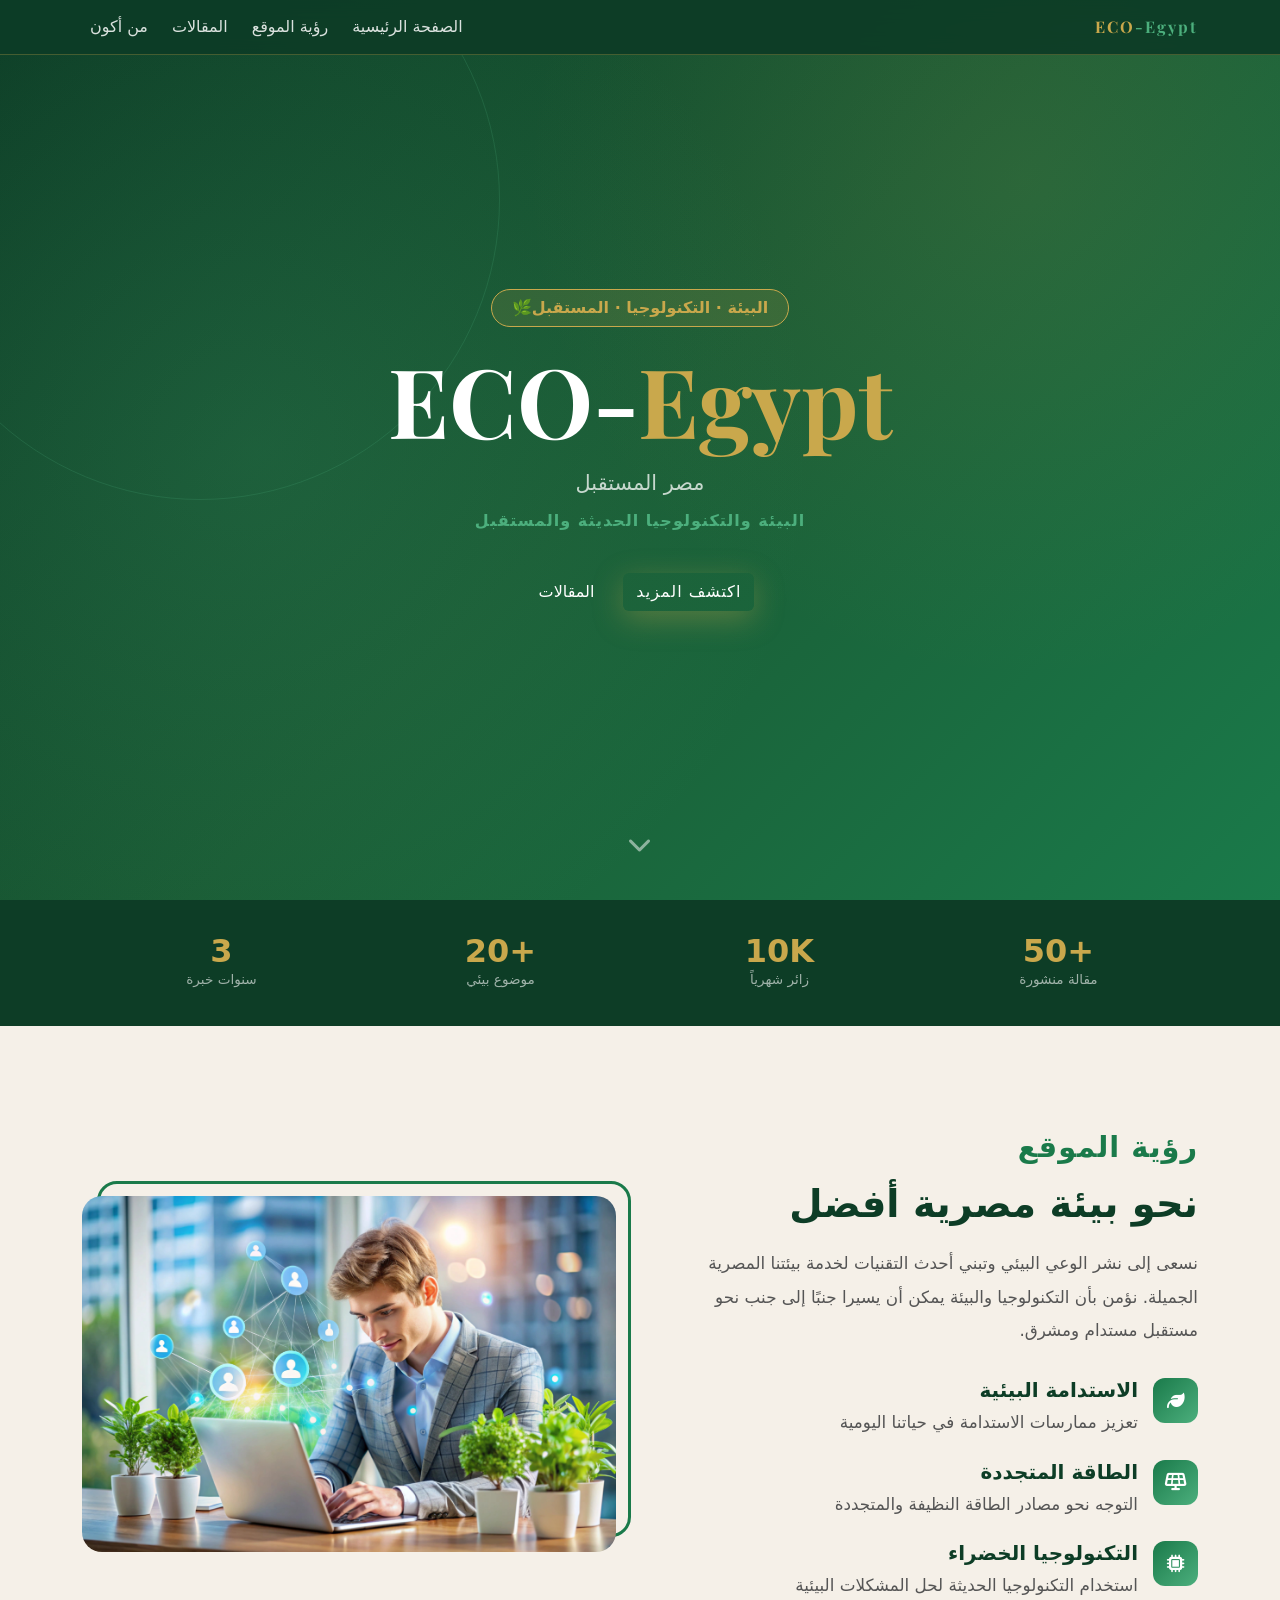
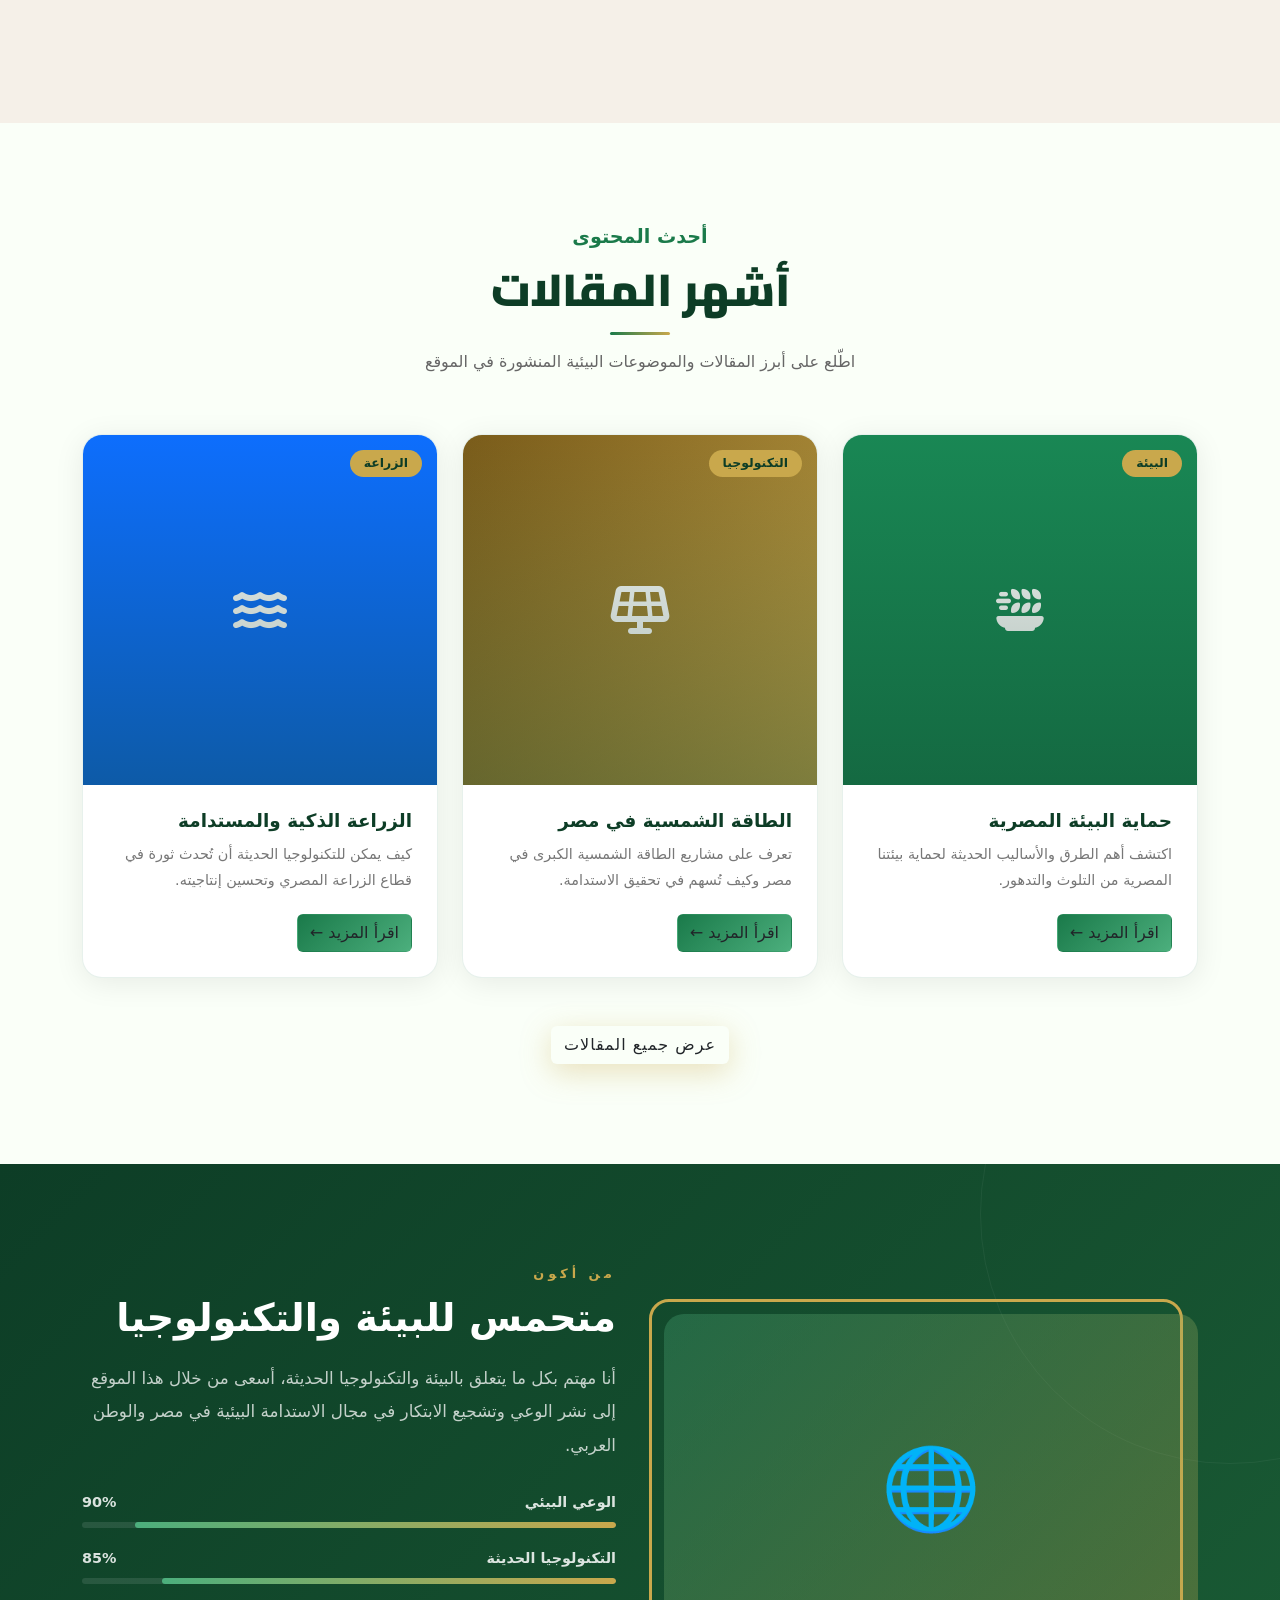
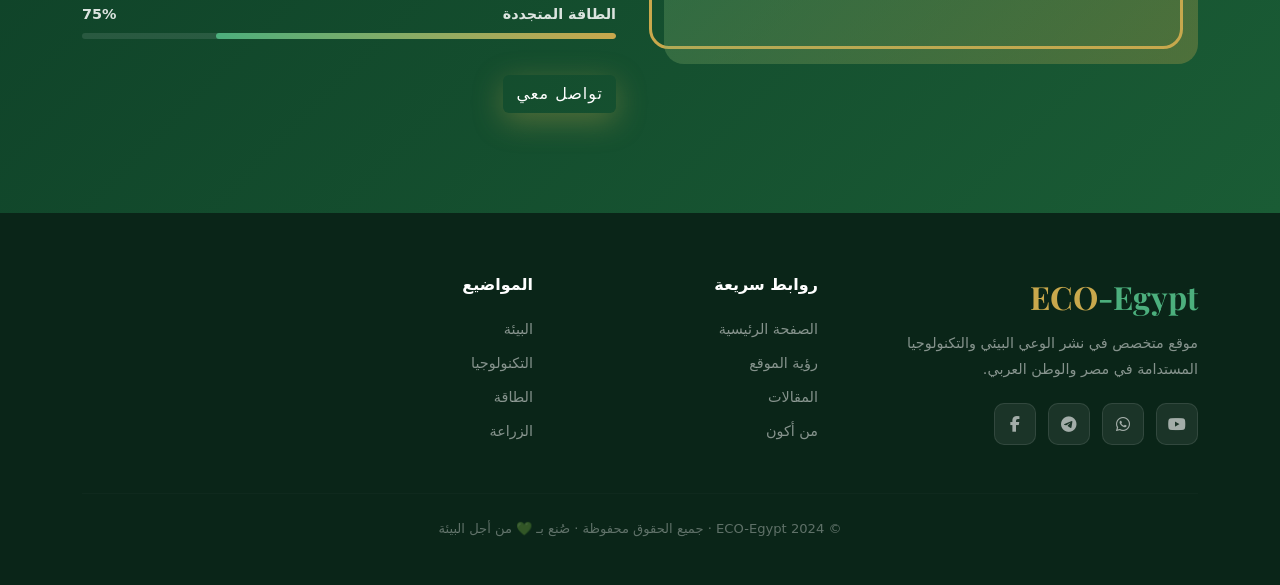
==== index.html @ 70e11891 "Change greeting from 'Hello' to 'Goodbye'" ====
<!DOCTYPE html>
<html lang="ar" dir="rtl">
<head>
    <meta charset="UTF-8">
    <meta http-equiv="X-UA-Compatible" content="IE=edge">
    <meta name="viewport" content="width=device-width, initial-scale=1.0">
    <title>ECO-Egypt</title>
    <link rel="stylesheet" href="CSS/main.css">
    <link rel="stylesheet" href="CSS/Normalize.css">
    <!-- Bootstrap CDN -->
    <link href="https://cdn.jsdelivr.net/npm/bootstrap@5.3.2/dist/css/bootstrap.min.css" rel="stylesheet">
    <!-- Font Awesome -->
    <link rel="stylesheet" href="https://cdnjs.cloudflare.com/ajax/libs/font-awesome/6.5.0/css/all.min.css">
    <!-- Google Fonts -->
    <link href="https://fonts.googleapis.com/css2?family=Cairo:wght@300;400;600;700;900&family=Playfair+Display:wght@700&display=swap" rel="stylesheet">
</head>
<body>

    <!-- ===== NAVBAR ===== -->
    <nav class="navbar-custom">
        <div class="container">
            <div class="d-flex justify-content-between align-items-center">
                <a class="navbar-brand" href="#">ECO<span>-Egypt</span></a>

                <!-- Desktop Nav -->
                <div class="d-none d-md-flex align-items-center gap-2">
                    <a href="#" class="nav-link">الصفحة الرئيسية</a>
                    <a href="#vision" class="nav-link">رؤية الموقع</a>
                    <a href="#topics" class="nav-link">المقالات</a>
                    <a href="#about" class="nav-link">من أكون</a>
                </div>

                <!-- Mobile Toggle -->
                <button class="navbar-toggler d-md-none" type="button" data-bs-toggle="collapse" data-bs-target="#mobileMenu">
                    <span class="navbar-toggler-icon"></span>
                </button>
            </div>

            <!-- Mobile Menu -->
            <div class="collapse" id="mobileMenu">
                <div class="d-flex flex-column py-3 gap-2">
                    <a href="#" class="nav-link">الصفحة الرئيسية</a>
                    <a href="#vision" class="nav-link">رؤية الموقع</a>
                    <a href="#topics" class="nav-link">المقالات</a>
                    <a href="#about" class="nav-link">من أكون</a>
                </div>
            </div>
        </div>
    </nav>

    <!-- ===== LANDING PAGE ===== -->
    <section class="landing-page" id="home">
        <div class="container">
            <div class="landing-content">
                <span class="eco-badge"> البيئة · التكنولوجيا · المستقبل🌿</span>
                <h1>ECO-<span>Egypt</span></h1>
                <p class="subtitle">مصر المستقبل</p>
                <p class="tagline">البيئة والتكنولوجيا الحديثة والمستقبل</p>
                <div class="d-flex gap-3 justify-content-center flex-wrap">
                    <a href="#vision" class="btn btn-eco-primary text-white">اكتشف المزيد</a>
                    <a href="#topics" class="btn btn-eco-outline text-white">المقالات</a>
                </div>
            </div>
        </div>
        <div class="scroll-indicator">
            <i class="fas fa-chevron-down"></i>
        </div>
    </section>

    <!-- ===== STATS ===== -->
    <div class="stats-bar">
        <div class="container">
            <div class="row g-0">
                <div class="col-6 col-md-3">
                    <div class="stat-item">
                        <span class="stat-number">+50</span>
                        <span class="stat-label">مقالة منشورة</span>
                    </div>
                </div>
                <div class="col-6 col-md-3">
                    <div class="stat-item">
                        <span class="stat-number">10K</span>
                        <span class="stat-label">زائر شهرياً</span>
                    </div>
                </div>
                <div class="col-6 col-md-3">
                    <div class="stat-item">
                        <span class="stat-number">+20</span>
                        <span class="stat-label">موضوع بيئي</span>
                    </div>
                </div>
                <div class="col-6 col-md-3">
                    <div class="stat-item">
                        <span class="stat-number">3</span>
                        <span class="stat-label">سنوات خبرة</span>
                    </div>
                </div>
            </div>
        </div>
    </div>

    <!-- ===== VISION ===== -->
    <section class="info-web" id="vision">
        <div class="container">
            <div class="row align-items-center g-5">
                <div class="col-lg-6">
                    <div class="text-content">
                        <span class="section-heading overline" style="text-align:right; display:block; color:var(--eco-green); font-size:1.8rem; font-weight:900; letter-spacing:1px; margin-bottom:12px;">رؤية الموقع</span>
                        <h2 style="font-size:clamp(1.8rem,3vw,2.5rem); font-weight:900; color:var(--eco-dark); margin-bottom:20px;">نحو بيئة مصرية أفضل</h2>
                        <p style="color:#555; font-size:1.05rem; line-height:2; margin-bottom:30px;">
                            نسعى إلى نشر الوعي البيئي وتبني أحدث التقنيات لخدمة بيئتنا المصرية الجميلة. نؤمن بأن التكنولوجيا والبيئة يمكن أن يسيرا جنبًا إلى جنب نحو مستقبل مستدام ومشرق.
                        </p>

                        <div class="feature-item">
                            <div class="feature-icon">
                                <i class="fas fa-leaf"></i>
                            </div>
                            <div class="feature-text">
                                <h5>الاستدامة البيئية</h5>
                                <p>تعزيز ممارسات الاستدامة في حياتنا اليومية</p>
                            </div>
                        </div>

                        <div class="feature-item">
                            <div class="feature-icon">
                                <i class="fas fa-solar-panel"></i>
                            </div>
                            <div class="feature-text">
                                <h5>الطاقة المتجددة</h5>
                                <p>التوجه نحو مصادر الطاقة النظيفة والمتجددة</p>
                            </div>
                        </div>

                        <div class="feature-item">
                            <div class="feature-icon">
                                <i class="fas fa-microchip"></i>
                            </div>
                            <div class="feature-text">
                                <h5>التكنولوجيا الخضراء</h5>
                                <p>استخدام التكنولوجيا الحديثة لحل المشكلات البيئية</p>
                            </div>
                        </div>
                    </div>
                </div>
                <div class="col-lg-6">
                    <div class="info-image-wrapper">
                        <img src="IMGS/—Pngtree—focused young innovator using technology_16213674.jpg" 
                        title="from => pngtree by @khurshidalamek"
                        alt="">
                    </div>
                </div>
            </div>
        </div>
    </section>

    <!-- ===== TOPICS / CARDS ===== -->
    <section class="topics" id="topics">
        <div class="container">
            <div class="section-heading">
                <span class="overline">أحدث المحتوى</span>
                <h2>أشهر المقالات</h2>
                <div class="divider"></div>
                <p>اطّلع على أبرز المقالات والموضوعات البيئية المنشورة في الموقع</p>
            </div>

            <div class="row g-4">
                <div class="col-md-4">
                    <div class="eco-card">
                        <div class="img-wrapper position-relative">
                            <div class=" card-img-placeholder bg-success">
                                <i class="fas fa-plate-wheat text-white"></i>
                            </div>
                            <span class="card-category">البيئة</span>
                        </div>
                        <div class="card-body">
                            <h5 class="card-title">حماية البيئة المصرية</h5>
                            <p class="card-text">اكتشف أهم الطرق والأساليب الحديثة لحماية بيئتنا المصرية من التلوث والتدهور.</p>
                            <a href="#" class="btn btn-eco-card">اقرأ المزيد ←</a>
                        </div>
                    </div>
                </div>

                <div class="col-md-4">
                    <div class="eco-card">
                        <div class="img-wrapper position-relative">
                            <div class=" card-img-placeholder gold">
                                <i class="fas fa-solar-panel text-white"></i>
                            </div>
                            <span class="card-category">التكنولوجيا</span>
                        </div>
                        <div class="card-body">
                            <h5 class="card-title">الطاقة الشمسية في مصر</h5>
                            <p class="card-text">تعرف على مشاريع الطاقة الشمسية الكبرى في مصر وكيف تُسهم في تحقيق الاستدامة.</p>
                            <a href="#" class="btn btn-eco-card">اقرأ المزيد ←</a>
                        </div>
                    </div>
                </div>

                <div class="col-md-4">
                    <div class="eco-card">
                        <div class="img-wrapper position-relative bg-primary">
                            <div class="card-img-placeholder">
                                <i class="fas fa-water text-white"></i>
                            </div>
                            <span class="card-category">الزراعة</span>
                        </div>
                        <div class="card-body">
                            <h5 class="card-title">الزراعة الذكية والمستدامة</h5>
                            <p class="card-text">كيف يمكن للتكنولوجيا الحديثة أن تُحدث ثورة في قطاع الزراعة المصري وتحسين إنتاجيته.</p>
                            <a href="#" class="btn btn-eco-card">اقرأ المزيد ←</a>
                        </div>
                    </div>
                </div>
            </div>

            <div class="text-center mt-5">
                <a href="#" class="btn btn-eco-primary">عرض جميع المقالات</a>
            </div>
        </div>
    </section>

    <!-- ===== ABOUT ===== -->
    <section class="about" id="about">
        <div class="container">
            <div class="row align-items-center g-5">
                <div class="col-lg-6 order-2 order-lg-1">
                    <div class="img-wrapper">
                        <div class="about-img-placeholder">🌐</div>
                    </div>
                </div>
                <div class="col-lg-6 order-1 order-lg-2">
                    <div class="text-content">
                        <span style="display:block; color:var(--eco-gold); font-size:0.8rem; font-weight:700; letter-spacing:4px; margin-bottom:12px;">من أكون</span>
                        <h2 style="font-size:clamp(1.8rem,3vw,2.5rem); font-weight:900; color:#fff; margin-bottom:20px;">متحمس للبيئة والتكنولوجيا</h2>
                        <p style="color:rgba(255,255,255,0.75); font-size:1.05rem; line-height:2; margin-bottom:30px;">
                            أنا مهتم بكل ما يتعلق بالبيئة والتكنولوجيا الحديثة، أسعى من خلال هذا الموقع إلى نشر الوعي وتشجيع الابتكار في مجال الاستدامة البيئية في مصر والوطن العربي.
                        </p>

                        <div class="skill-bar">
                            <div class="skill-name">
                                <span>الوعي البيئي</span>
                                <span>90%</span>
                            </div>
                            <div class="progress">
                                <div class="progress-bar" style="width: 90%"></div>
                            </div>
                        </div>

                        <div class="skill-bar">
                            <div class="skill-name">
                                <span>التكنولوجيا الحديثة</span>
                                <span>85%</span>
                            </div>
                            <div class="progress">
                                <div class="progress-bar" style="width: 85%"></div>
                            </div>
                        </div>

                        <div class="skill-bar">
                            <div class="skill-name">
                                <span>الطاقة المتجددة</span>
                                <span>75%</span>
                            </div>
                            <div class="progress">
                                <div class="progress-bar" style="width: 75%"></div>
                            </div>
                        </div>

                        <a href="mailto:abdalrahman.ashraf882@gmail.com" target="_blank" class="btn btn-eco-primary mt-3 text-white">تواصل معي</a>
                    </div>
                </div>
            </div>
        </div>
    </section>

    <!-- ===== FOOTER ===== -->
    <footer class="footer">
        <div class="container">
            <div class="row g-4">
                <div class="col-lg-4">
                    <div class="footer-brand">ECO<span>-Egypt</span></div>
                    <p class="footer-desc">
                        موقع متخصص في نشر الوعي البيئي والتكنولوجيا المستدامة في مصر والوطن العربي.
                    </p>
                    <div class="social-icons">
                        <a href="https://www.youtube.com/@pro01x/featured" class="social-icon" target="_blank"><i class="fab fa-youtube"></i></a>
                        <a href="https://wa.me/201228530778" class="social-icon" target="_blank"><i class="fab  fa-whatsapp"></i></a>
                        <a href="https://t.me/201228530778" class="social-icon" target="_blank"><i class="fab fa-telegram"></i></a>
                        <a href="https://www.facebook.com/bdalrhmnashrf.44589/" class="social-icon" target="_blank"><i class="fab fa-facebook-f"></i></a>
                    </div>
                </div>
                <div class="col-6 col-lg-2 offset-lg-1">
                    <p class="footer-title">روابط سريعة</p>
                    <ul class="footer-links">
                        <li><a href="#">الصفحة الرئيسية</a></li>
                        <li><a href="#">رؤية الموقع</a></li>
                        <li><a href="#">المقالات</a></li>
                        <li><a href="#">من أكون</a></li>
                    </ul>
                </div>
                <div class="col-6 col-lg-2">
                    <p class="footer-title">المواضيع</p>
                    <ul class="footer-links">
                        <li><a href="#">البيئة</a></li>
                        <li><a href="#">التكنولوجيا</a></li>
                        <li><a href="#">الطاقة</a></li>
                        <li><a href="#">الزراعة</a></li>
                    </ul>
                </div>
            </div>

            <hr class="footer-divider">
            <p class="footer-bottom">© 2024 ECO-Egypt · جميع الحقوق محفوظة · صُنع بـ 💚 من أجل البيئة</p>
        </div>
    </footer>
    <!-- Bootstrap JS -->
    <script src="https://cdn.jsdelivr.net/npm/bootstrap@5.3.2/dist/js/bootstrap.bundle.min.js"></script>
    <script src="JS/main.js"></script>
</body>

</html>
---- CSS/main.css ----
:root {
            --eco-green: #1a7a4a;
            --eco-light: #4caf7d;
            --eco-dark: #0d3d26;
            --eco-gold: #c9a84c;
            --eco-cream: #f5f0e8;
            --eco-white: #fafff8;
        }

        * { box-sizing: border-box; }

        body {
            font-family: 'Cairo', sans-serif;
            background-color: var(--eco-white);
            color: #1a1a1a;
            overflow-x: hidden;
        }

        /* ========== NAVBAR ========== */
        .navbar-custom {
            background: rgba(13, 61, 38, 0.95);
            backdrop-filter: blur(10px);
            padding: 15px 0;
            position: fixed;
            top: 0;
            width: 100%;
            z-index: 1000;
            border-bottom: 1px solid rgba(201, 168, 76, 0.3);
        }

        .navbar-brand {
            font-family: 'Playfair Display', serif;
            font-size: 1.8rem;
            font-weight: 700;
            color: var(--eco-gold) !important;
            letter-spacing: 2px;
        }

        .navbar-brand span {
            color: var(--eco-light);
        }

        .nav-link {
            color: rgba(255,255,255,0.85) !important;
            font-weight: 600;
            margin: 0 8px;
            font-size: 0.95rem;
            position: relative;
            transition: color 0.3s;
        }

        .nav-link::after {
            content: '';
            position: absolute;
            bottom: -4px;
            right: 0;
            width: 0;
            height: 2px;
            background: var(--eco-gold);
            transition: width 0.3s;
        }

        .nav-link:hover {
            color: var(--eco-gold) !important;
        }

        .nav-link:hover::after {
            width: 100%;
        }

        .navbar-toggler {
            border-color: var(--eco-gold);
        }

        .navbar-toggler-icon {
            filter: invert(1);
        }

        /* ========== LANDING PAGE ========== */
        .landing-page {
            min-height: 100vh;
            background: linear-gradient(135deg, var(--eco-dark) 0%, #1a5c35 50%, var(--eco-green) 100%);
            position: relative;
            display: flex;
            align-items: center;
            overflow: hidden;
        }

        .landing-page::before {
            content: '';
            position: absolute;
            inset: 0;
            background-image:
                radial-gradient(circle at 20% 50%, rgba(76, 175, 125, 0.15) 0%, transparent 50%),
                radial-gradient(circle at 80% 20%, rgba(201, 168, 76, 0.1) 0%, transparent 40%);
        }

        /* Animated circles */
        .landing-page::after {
            content: '';
            position: absolute;
            width: 600px;
            height: 600px;
            border: 1px solid rgba(76, 175, 125, 0.2);
            border-radius: 50%;
            top: -100px;
            left: -100px;
            animation: rotateSlow 20s linear infinite;
        }

        @keyframes rotateSlow {
            from { transform: rotate(0deg); }
            to { transform: rotate(360deg); }
        }

        .landing-content {
            position: relative;
            z-index: 2;
            text-align: center;
            animation: fadeInUp 1s ease both;
        }

        @keyframes fadeInUp {
            from { opacity: 0; transform: translateY(40px); }
            to { opacity: 1; transform: translateY(0); }
        }

        .landing-content .eco-badge {
            display: inline-block;
            background: rgba(201, 168, 76, 0.15);
            border: 1px solid var(--eco-gold);
            color: var(--eco-gold);
            padding: 6px 20px;
            border-radius: 50px;
            font-size: 1rem;
            font-weight: 600;
            margin-bottom: 20px;
        }

        .landing-content h1 {
            font-family: 'Playfair Display', serif;
            font-size: clamp(3rem, 8vw, 6rem);
            color: #fff;
            font-weight: 700;
            line-height: 1.1;
            margin-bottom: 15px;
        }

        .landing-content h1 span {
            color: var(--eco-gold);
        }

        .landing-content .subtitle {
            font-size: 1.3rem;
            color: rgba(255,255,255,0.75);
            font-weight: 300;
            margin-bottom: 10px;
        }

        .landing-content .tagline {
            font-size: 1rem;
            color: var(--eco-light);
            font-weight: 600;
            letter-spacing: 1px;
            margin-bottom: 40px;
        }


        .btn-eco-primary {
            background: var(--eco-gold);
            color: var(--eco-dark);
            border: none;
            padding: 14px 40px;
            border-radius: 50px;
            font-family: 'Cairo', sans-serif;
            font-weight: 700;
            font-size: 1rem;
            letter-spacing: 1px;
            transition: all 0.3s;
            box-shadow: 0 8px 30px rgba(201, 168, 76, 0.35);
        }

        .btn-eco-primary:hover {
            background: #fff;
            color: var(--eco-dark);
            transform: translateY(-3px);
            box-shadow: 0 15px 40px rgba(201, 168, 76, 0.4);
        }

        .btn-eco-outline {
            background: transparent;
            color: #fff;
            border: 2px solid rgba(255,255,255,0.5);
            padding: 14px 40px;
            border-radius: 50px;
            font-family: 'Cairo', sans-serif;
            font-weight: 600;
            font-size: 1rem;
            transition: all 0.3s;
        }

        .btn-eco-outline:hover {
            border-color: #fff;
            background: rgba(255,255,255,0.1);
            color: #fff;
        }

        /* Scroll indicator */
        .scroll-indicator {
            position: absolute;
            bottom: 40px;
            left: 50%;
            transform: translateX(-50%);
            z-index: 2;
            animation: bounce 2s infinite;
        }

        .scroll-indicator i {
            color: rgba(255,255,255,0.5);
            font-size: 1.5rem;
        }

        @keyframes bounce {
            0%, 100% { transform: translateX(-50%) translateY(0); }
            50% { transform: translateX(-50%) translateY(-10px); }
        }

        /* ========== STATS BAR ========== */
        .stats-bar {
            background: var(--eco-dark);
            padding: 25px 0;
        }

        .stat-item {
            text-align: center;
            color: #fff;
            padding: 10px;
        }

        .stat-number {
            font-size: 2rem;
            font-weight: 900;
            color: var(--eco-gold);
            display: block;
            line-height: 1;
        }

        .stat-label {
            font-size: 0.85rem;
            color: rgba(255,255,255,0.6);
            margin-top: 5px;
        }

        /* ========== SECTION HEADINGS ========== */
        .section-heading {
            text-align: center;
            margin-bottom: 60px;
        }

        .section-heading .overline {
            color: var(--eco-green);
            font-size: 1.2rem;
            font-weight: 700;
            text-transform: uppercase;
            display: block;
            margin-bottom: 12px;
        }

        .section-heading h2 {
            font-family: 'Cairo', sans-serif;
            font-size: clamp(1.8rem, 4vw, 2.8rem);
            font-weight: 900;
            color: var(--eco-dark);
            margin-bottom: 15px;
        }

        .section-heading p {
            color: #666;
            font-size: 1rem;
            max-width: 500px;
            margin: 0 auto;
        }

        .divider {
            width: 60px;
            height: 3px;
            background: linear-gradient(to right, var(--eco-green), var(--eco-gold));
            margin: 15px auto;
            border-radius: 2px;
        }

        /* ========== INFO SECTION ========== */
        .info-web {
            padding: 100px 0;
            background: var(--eco-cream);
        }

        .info-web .text-content h2 {
            font-size: clamp(1.8rem, 3vw, 2.5rem);
            font-weight: 900;
            color: var(--eco-dark);
            margin-bottom: 20px;
        }

        .info-web .text-content p {
            color: #555;
            font-size: 1.05rem;
            line-height: 2;
        }

        .info-image-wrapper {
            position: relative;
        }

        .info-image-wrapper::before {
            content: '';
            position: absolute;
            top: -15px;
            right: -15px;
            width: 100%;
            height: 100%;
            border: 3px solid var(--eco-green);
            border-radius: 20px;
            z-index: 0;
        }

        .info-image-wrapper img {
            width: 100%;
            border-radius: 20px;
            position: relative;
            z-index: 1;
            object-fit: cover;
        }

        .feature-item {
            display: flex;
            align-items: flex-start;
            gap: 15px;
            margin-bottom: 20px;
        }

        .feature-icon {
            width: 45px;
            height: 45px;
            background: linear-gradient(135deg, var(--eco-green), var(--eco-light));
            border-radius: 12px;
            display: flex;
            align-items: center;
            justify-content: center;
            flex-shrink: 0;
        }

        .feature-icon i {
            color: #fff;
            font-size: 1.1rem;
        }

        .feature-text h5 {
            font-weight: 700;
            color: var(--eco-dark);
            margin-bottom: 4px;
        }

        .feature-text p {
            color: #777;
            font-size: 0.9rem;
            margin: 0;
        }

        /* ========== TOPICS / CARDS ========== */
        .topics {
            padding: 100px 0;
            background: var(--eco-white);
        }

        .eco-card {
            background: #fff;
            border-radius: 20px;
            overflow: hidden;
            box-shadow: 0 5px 30px rgba(0,0,0,0.08);
            transition: all 0.4s cubic-bezier(0.175, 0.885, 0.32, 1.275);
            height: 100%;
            border: 1px solid rgba(26, 122, 74, 0.1);
        }

        .eco-card:hover {
            transform: translateY(-12px);
            box-shadow: 0 20px 60px rgba(26, 122, 74, 0.2);
        }

        .eco-card .card-img-top {
            height: 350px;
            object-fit: cover;
            transition: transform 0.5s;
        }

        .eco-card:hover .card-img-top {
            transform: scale(1.05);
        }

        .eco-card .img-wrapper {
            overflow: hidden;
            position: relative;
        }

        .eco-card .img-wrapper::after {
            content: '';
            position: absolute;
            inset: 0;
            background: linear-gradient(to top, rgba(13,61,38,0.4), transparent);
        }

        .eco-card .card-category {
            position: absolute;
            top: 15px;
            right: 15px;
            background: var(--eco-gold);
            color: var(--eco-dark);
            padding: 4px 14px;
            border-radius: 50px;
            font-size: 0.78rem;
            font-weight: 700;
            z-index: 1;
        }

        .eco-card .card-body {
            padding: 25px;
        }

        .eco-card .card-title {
            font-weight: 800;
            color: var(--eco-dark);
            font-size: 1.15rem;
            margin-bottom: 10px;
        }

        .eco-card .card-text {
            color: #777;
            font-size: 0.9rem;
            line-height: 1.8;
            margin-bottom: 20px;
        }

        .btn-eco-card {
            background: linear-gradient(135deg, var(--eco-green), var(--eco-light));
            color: #fff;
            border: none;
            padding: 10px 25px;
            border-radius: 50px;
            font-family: 'Cairo', sans-serif;
            font-weight: 700;
            font-size: 0.9rem;
            transition: all 0.3s;
        }

        .btn-eco-card:hover {
            transform: translateX(-5px);
            box-shadow: 0 8px 20px rgba(26, 122, 74, 0.35);
            color: #fff;
        }

        /* Placeholder image for cards */
        .card-img-placeholder {
            height: 350px;
            display: flex;
            align-items: center;
            justify-content: center;
            font-size: 3rem;
        }

        .card-img-placeholder.green {
            background: linear-gradient(135deg, #1a7a4a, #4caf7d);
        }

        .card-img-placeholder.teal {
            background: linear-gradient(135deg, #0d6e6e, #2db8b8);
        }

        .card-img-placeholder.gold {
            background: linear-gradient(135deg, #7a5c1a, #c9a84c);
        }

        /* ========== ABOUT ========== */
        .about {
            padding: 100px 0;
            background: linear-gradient(135deg, var(--eco-dark) 0%, #1a5c35 100%);
            position: relative;
            overflow: hidden;
        }

        .about::before {
            content: '';
            position: absolute;
            width: 500px;
            height: 500px;
            border: 1px solid rgba(255,255,255,0.05);
            border-radius: 50%;
            top: -200px;
            right: -200px;
        }

        .about .text-content h2 {
            font-size: clamp(1.8rem, 3vw, 2.5rem);
            font-weight: 900;
            color: #fff;
            margin-bottom: 20px;
        }

        .about .text-content p {
            color: rgba(255,255,255,0.75);
            font-size: 1.05rem;
            line-height: 2;
        }

        .about .img-wrapper {
            position: relative;
        }

        .about .img-wrapper::before {
            content: '';
            position: absolute;
            top: -15px;
            left: -15px;
            width: 100%;
            height: 100%;
            border: 3px solid var(--eco-gold);
            border-radius: 20px;
            z-index: 0;
        }

        .about .img-wrapper img {
            width: 100%;
            border-radius: 20px;
            position: relative;
            z-index: 1;
            object-fit: cover;
        }

        .about-img-placeholder {
            height: 350px;
            border-radius: 20px;
            background: linear-gradient(135deg, rgba(76,175,125,0.3), rgba(201,168,76,0.3));
            display: flex;
            align-items: center;
            justify-content: center;
            font-size: 5rem;
            position: relative;
            z-index: 1;
        }

        .skill-bar {
            margin-bottom: 20px;
        }

        .skill-bar .skill-name {
            display: flex;
            justify-content: space-between;
            color: rgba(255,255,255,0.85);
            font-size: 0.9rem;
            font-weight: 600;
            margin-bottom: 8px;
        }

        .skill-bar .progress {
            height: 6px;
            border-radius: 10px;
            background: rgba(255,255,255,0.1);
        }

        .skill-bar .progress-bar {
            border-radius: 10px;
            background: linear-gradient(to right, var(--eco-light), var(--eco-gold));
        }

        /* ========== FOOTER ========== */
        .footer {
            background: #0a2518;
            padding: 60px 0 30px;
        }

        .footer-brand {
            font-family: 'Playfair Display', serif;
            font-size: 2rem;
            font-weight: 700;
            color: var(--eco-gold);
        }

        .footer-brand span {
            color: var(--eco-light);
        }

        .footer-desc {
            color: rgba(255,255,255,0.5);
            font-size: 0.9rem;
            margin-top: 10px;
            line-height: 1.8;
        }

        .footer-title {
            color: #fff;
            font-weight: 700;
            margin-bottom: 20px;
            font-size: 1rem;
        }

        .footer-links {
            list-style: none;
            padding: 0;
            margin: 0;
        }

        .footer-links li {
            margin-bottom: 10px;
        }

        .footer-links a {
            color: rgba(255,255,255,0.5);
            text-decoration: none;
            font-size: 0.9rem;
            transition: color 0.3s;
        }

        .footer-links a:hover {
            color: var(--eco-gold);
        }

        .social-icons {
            display: flex;
            gap: 12px;
            margin-top: 20px;
        }

        .social-icon {
            width: 42px;
            height: 42px;
            background: rgba(255,255,255,0.07);
            border: 1px solid rgba(255,255,255,0.1);
            border-radius: 10px;
            display: flex;
            align-items: center;
            justify-content: center;
            color: rgba(255,255,255,0.6);
            font-size: 1rem;
            transition: all 0.3s;
            text-decoration: none;
        }

        .social-icon:hover {
            background: var(--eco-green);
            border-color: var(--eco-green);
            color: #fff;
            transform: translateY(-3px);
        }

        .footer-divider {
            border-color: rgba(255,255,255,0.08);
            margin: 40px 0 25px;
        }

        .footer-bottom {
            color: rgba(255,255,255,0.35);
            font-size: 0.82rem;
            text-align: center;
        }

        /* ========== RESPONSIVE ========== */
        @media (max-width: 768px) {
            .info-image-wrapper { margin-top: 40px; }
            .about .img-wrapper { margin-bottom: 40px; }
            .about .row { flex-direction: column-reverse; }
        }
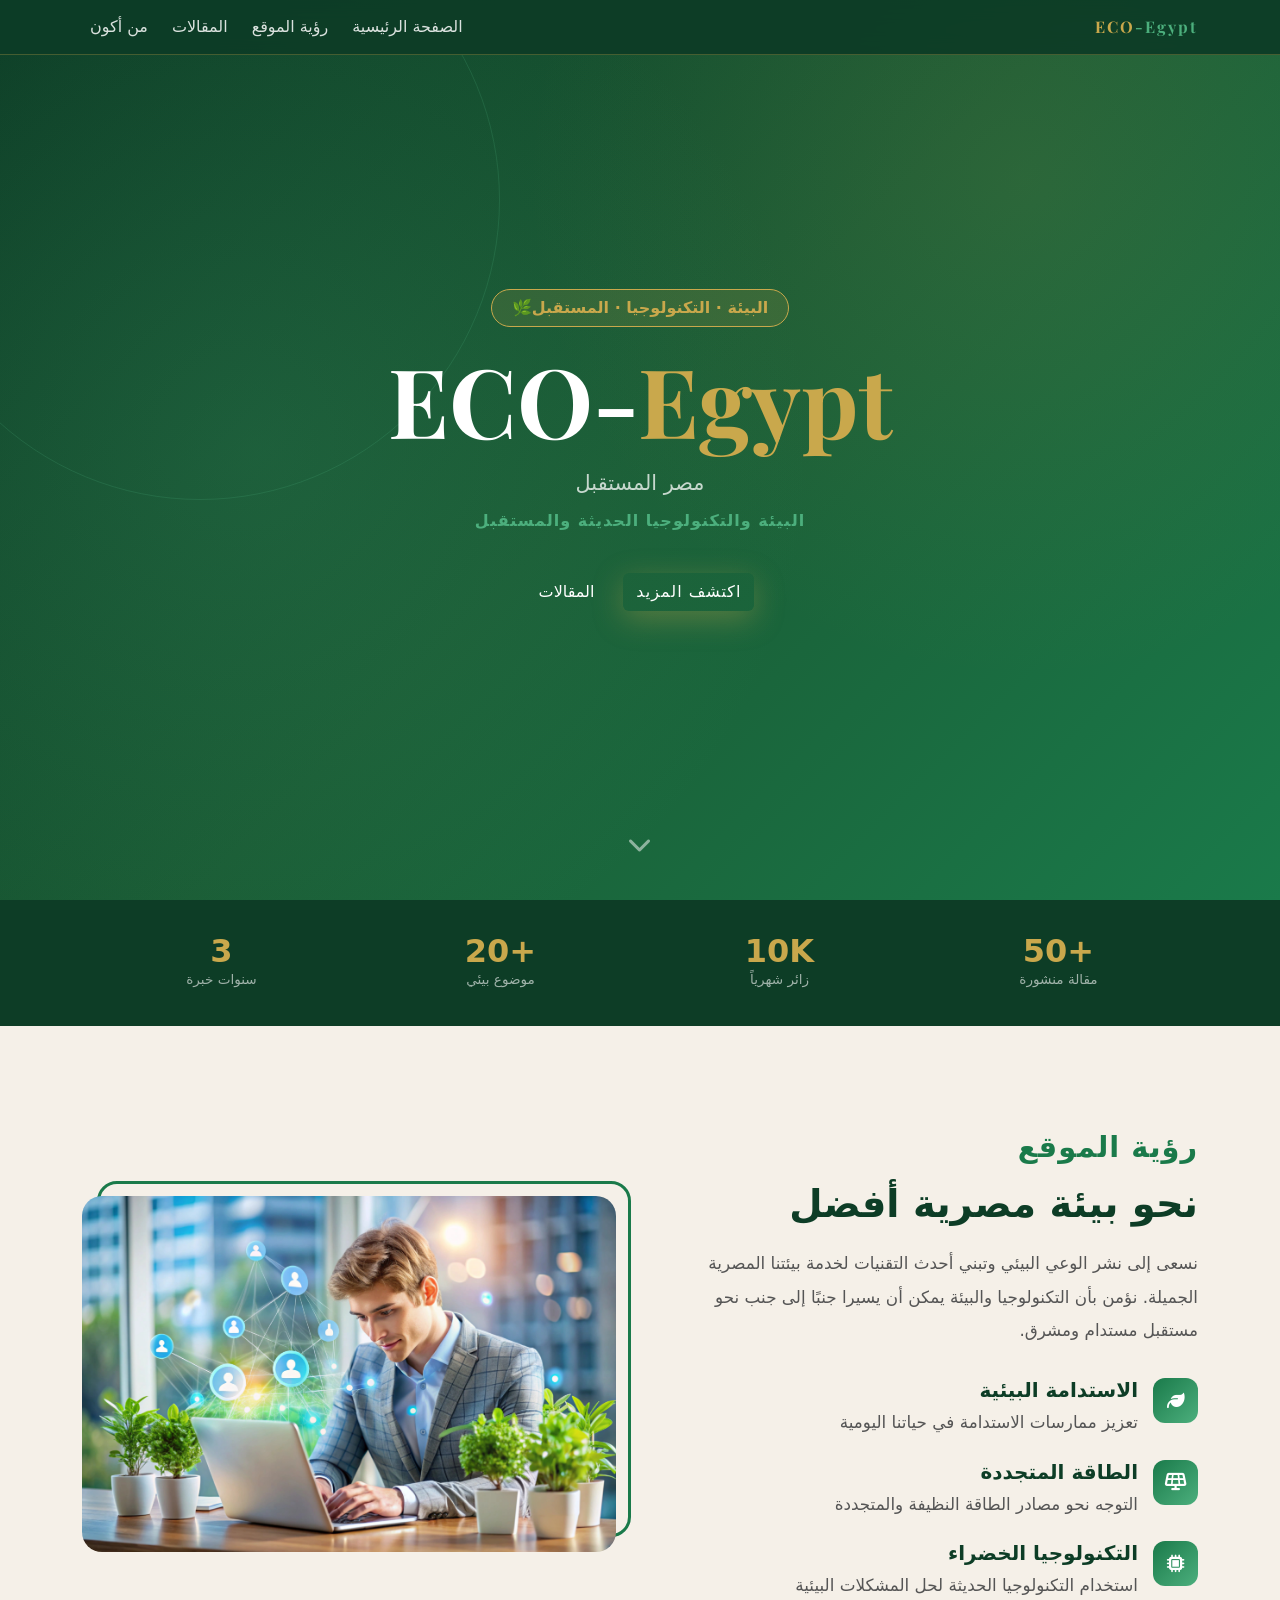
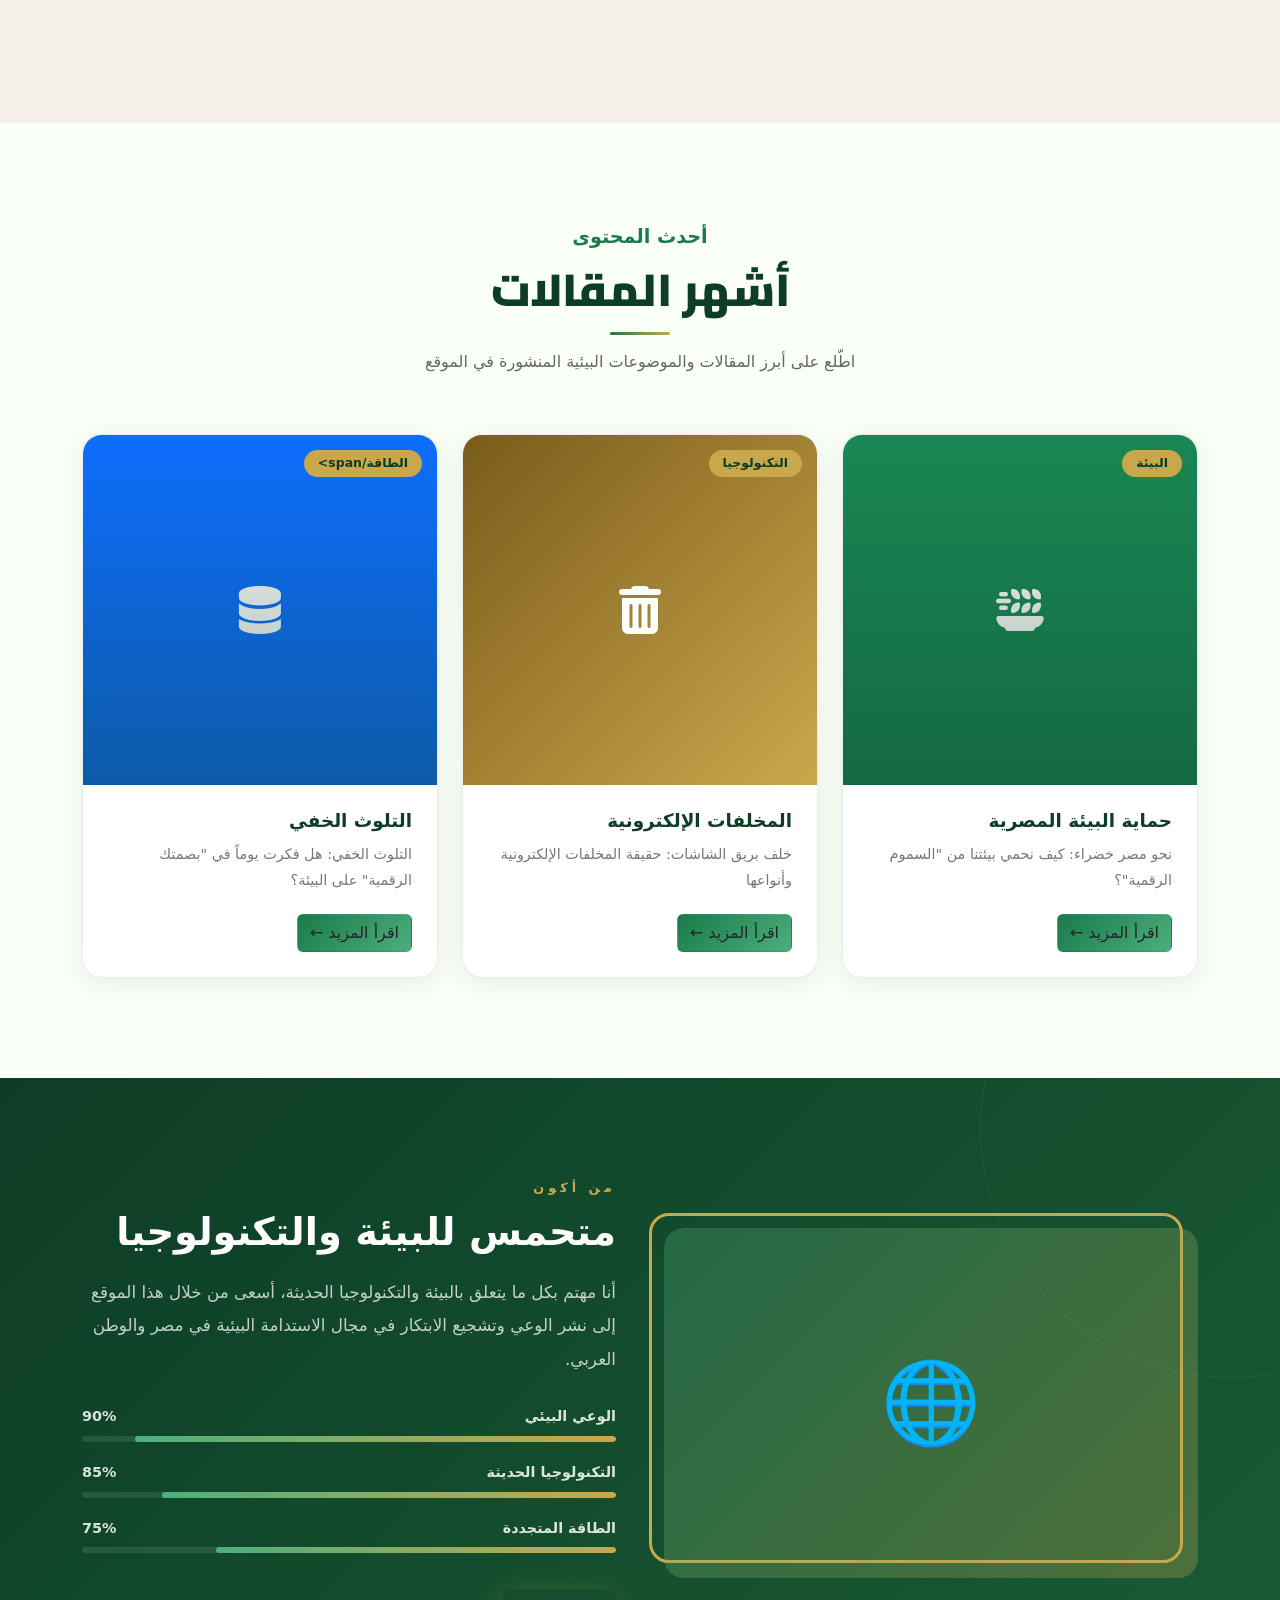
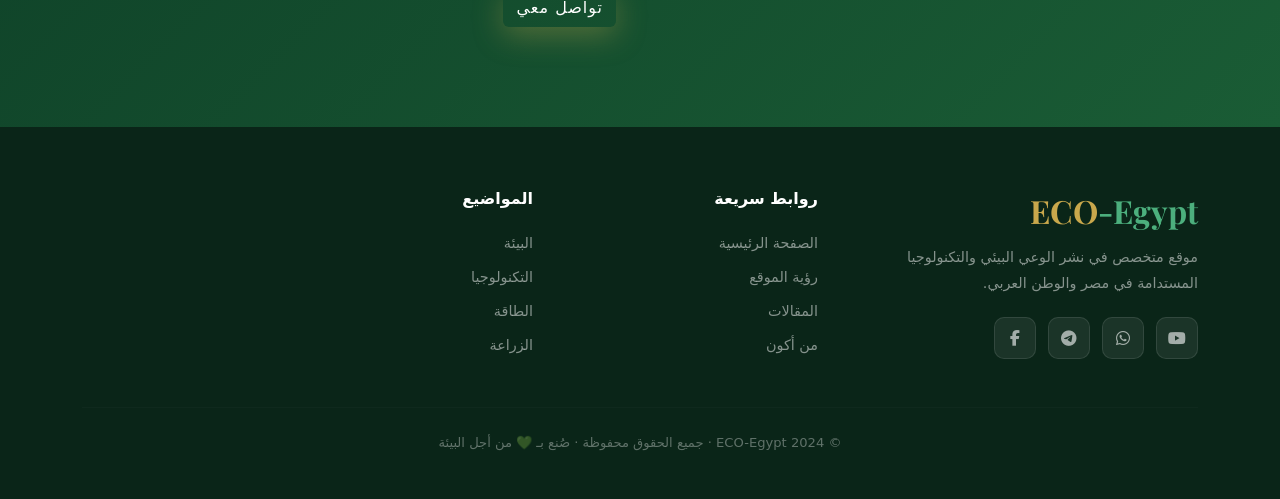
==== commit 53105d40: "Add files via upload" ====
--- a/index.html
+++ b/index.html
@@ -6,8 +6,8 @@
     <meta http-equiv="X-UA-Compatible" content="IE=edge">
     <meta name="viewport" content="width=device-width, initial-scale=1.0">
     <title>ECO-Egypt</title>
-    <link rel="stylesheet" href="CSS/main.css">
-    <link rel="stylesheet" href="CSS/Normalize.css">
+    <link rel="stylesheet" href="/CSS/main.css">
+    <link rel="stylesheet" href="/CSS/Normalize.css">
     <!-- Bootstrap CDN -->
     <link href="https://cdn.jsdelivr.net/npm/bootstrap@5.3.2/dist/css/bootstrap.min.css" rel="stylesheet">
     <!-- Font Awesome -->
@@ -145,7 +145,7 @@
                 </div>
                 <div class="col-lg-6">
                     <div class="info-image-wrapper">
-                        <img src="IMGS/—Pngtree—focused young innovator using technology_16213674.jpg" 
+                        <img src="/IMGS/—Pngtree—focused young innovator using technology_16213674.jpg" 
                         title="from => pngtree by @khurshidalamek"
                         alt="">
                     </div>
@@ -175,24 +175,26 @@
                         </div>
                         <div class="card-body">
                             <h5 class="card-title">حماية البيئة المصرية</h5>
-                            <p class="card-text">اكتشف أهم الطرق والأساليب الحديثة لحماية بيئتنا المصرية من التلوث والتدهور.</p>
-                            <a href="#" class="btn btn-eco-card">اقرأ المزيد ←</a>
+                            <p class="card-text">نحو مصر خضراء: كيف نحمي بيئتنا من "السموم الرقمية"؟</p>
+                            <a href="pages/topic1.html" class="btn btn-eco-card">اقرأ المزيد ←</a>
                         </div>
                     </div>
                 </div>
 
                 <div class="col-md-4">
                     <div class="eco-card">
-                        <div class="img-wrapper position-relative">
+                        <div class=" card-img position-relative">
                             <div class=" card-img-placeholder gold">
-                                <i class="fas fa-solar-panel text-white"></i>
+                                <i class="fas fa-trash-can text-white"></i>
                             </div>
                             <span class="card-category">التكنولوجيا</span>
                         </div>
                         <div class="card-body">
-                            <h5 class="card-title">الطاقة الشمسية في مصر</h5>
-                            <p class="card-text">تعرف على مشاريع الطاقة الشمسية الكبرى في مصر وكيف تُسهم في تحقيق الاستدامة.</p>
-                            <a href="#" class="btn btn-eco-card">اقرأ المزيد ←</a>
+                            <h5 class="card-title">المخلفات الإلكترونية</h5>
+                            <p class="card-text">
+                                خلف بريق الشاشات: حقيقة المخلفات الإلكترونية وأنواعها
+                            </p>
+                            <a href="pages/topic2.html" class="btn btn-eco-card">اقرأ المزيد ←</a>
                         </div>
                     </div>
                 </div>
@@ -201,21 +203,17 @@
                     <div class="eco-card">
                         <div class="img-wrapper position-relative bg-primary">
                             <div class="card-img-placeholder">
-                                <i class="fas fa-water text-white"></i>
-                            </div>
-                            <span class="card-category">الزراعة</span>
+                                <i class="fas fa-database text-white"></i>
+                            </div>
+                            <span class="card-category">الطاقة/span>
                         </div>
                         <div class="card-body">
-                            <h5 class="card-title">الزراعة الذكية والمستدامة</h5>
-                            <p class="card-text">كيف يمكن للتكنولوجيا الحديثة أن تُحدث ثورة في قطاع الزراعة المصري وتحسين إنتاجيته.</p>
-                            <a href="#" class="btn btn-eco-card">اقرأ المزيد ←</a>
-                        </div>
-                    </div>
-                </div>
-            </div>
-
-            <div class="text-center mt-5">
-                <a href="#" class="btn btn-eco-primary">عرض جميع المقالات</a>
+                            <h5 class="card-title">التلوث الخفي</h5>
+                            <p class="card-text">التلوث الخفي: هل فكرت يوماً في "بصمتك الرقمية" على البيئة؟                            </p>
+                            <a href="pages/topic3.html" class="btn btn-eco-card">اقرأ المزيد ←</a>
+                        </div>
+                    </div>
+                </div>
             </div>
         </div>
     </section>
@@ -316,8 +314,6 @@
     </footer>
     <!-- Bootstrap JS -->
     <script src="https://cdn.jsdelivr.net/npm/bootstrap@5.3.2/dist/js/bootstrap.bundle.min.js"></script>
-    <script src="JS/main.js"></script>
+    <script src="/JS/main.js"></script>
 </body>
-
-</html>
-
+</html>
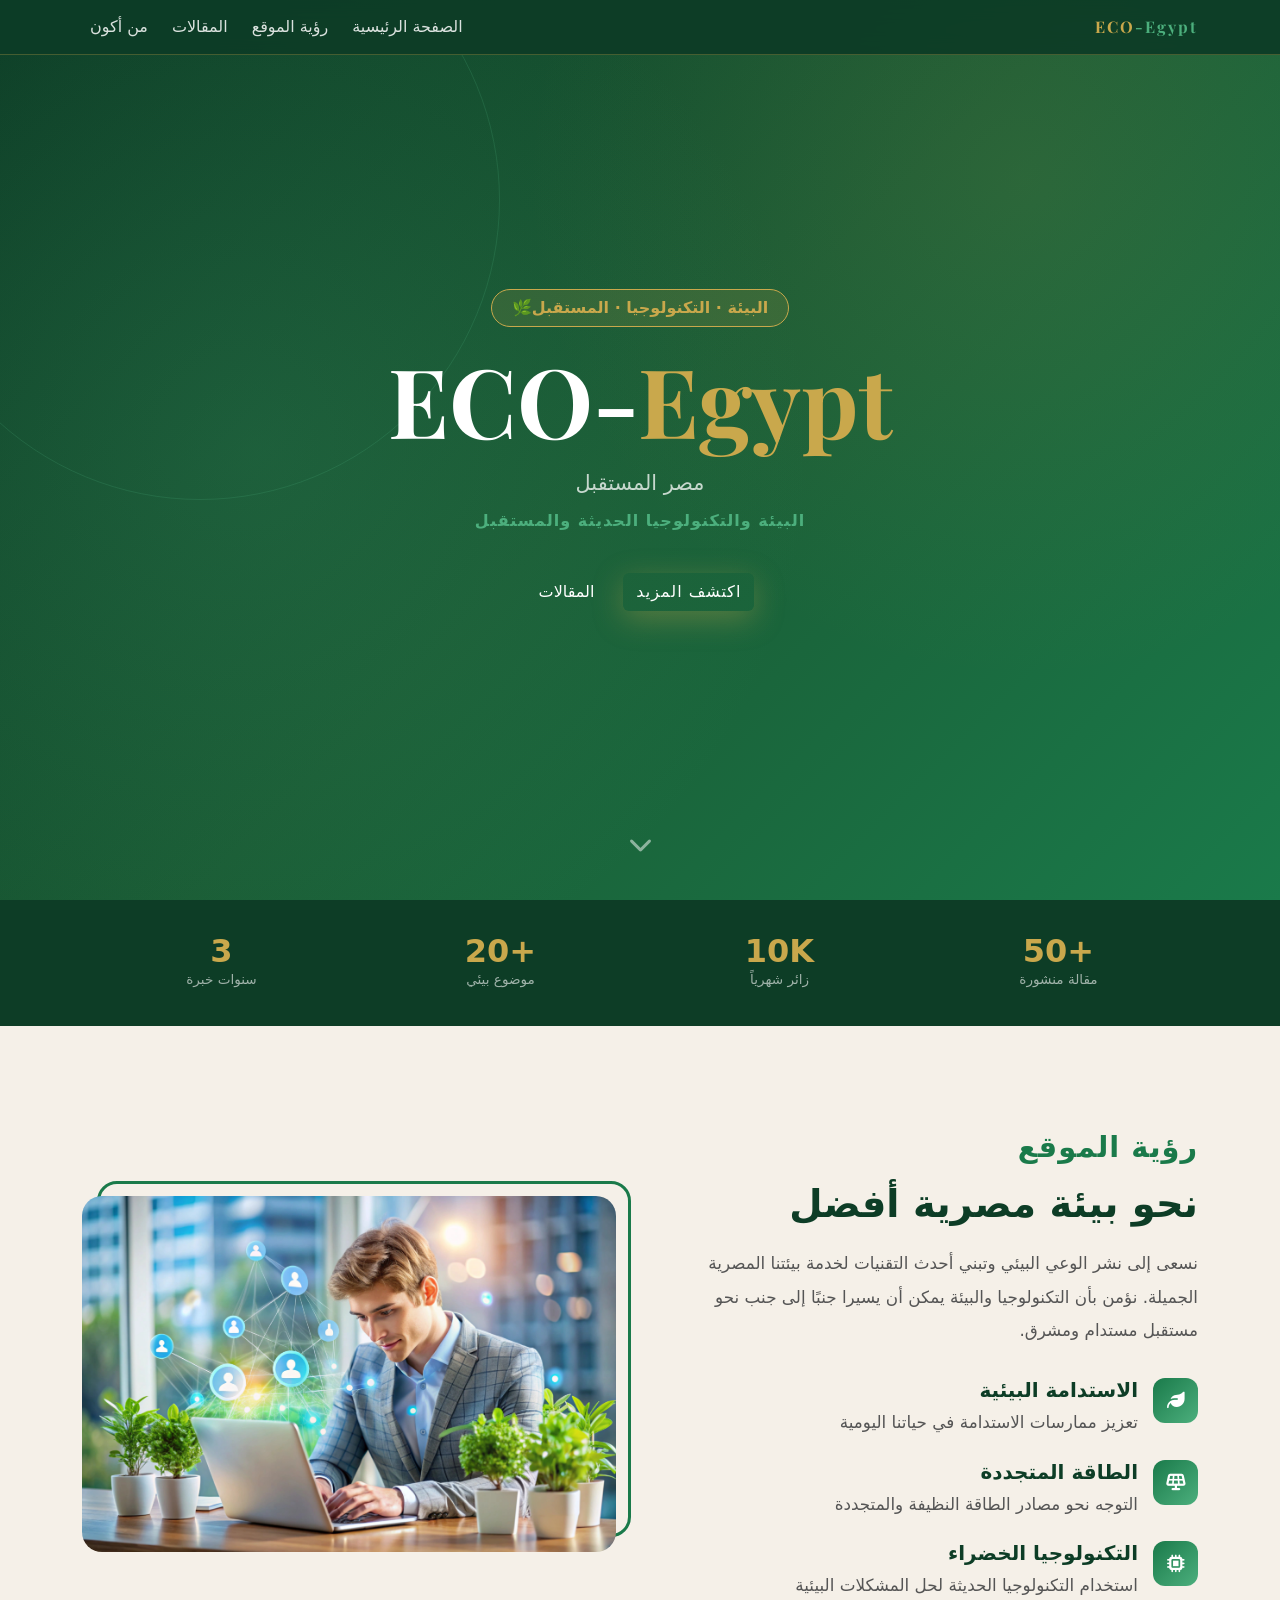
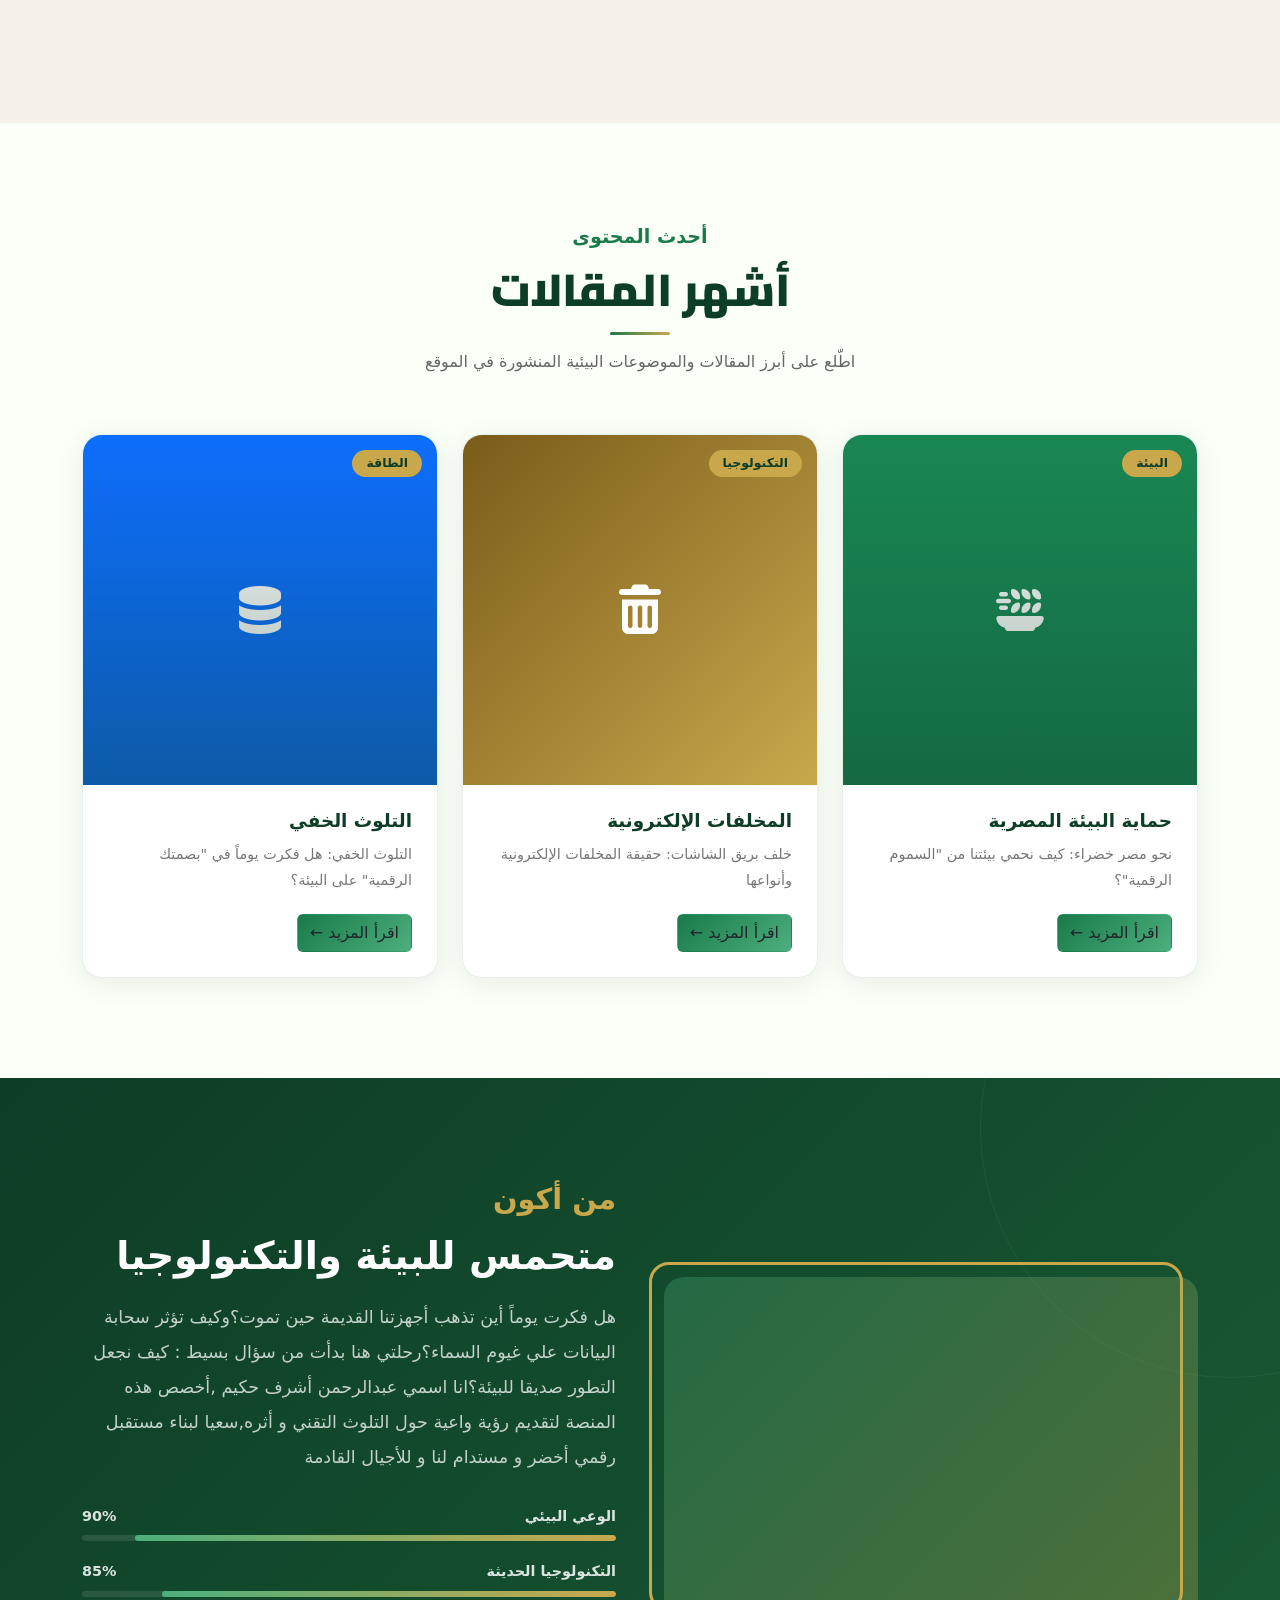
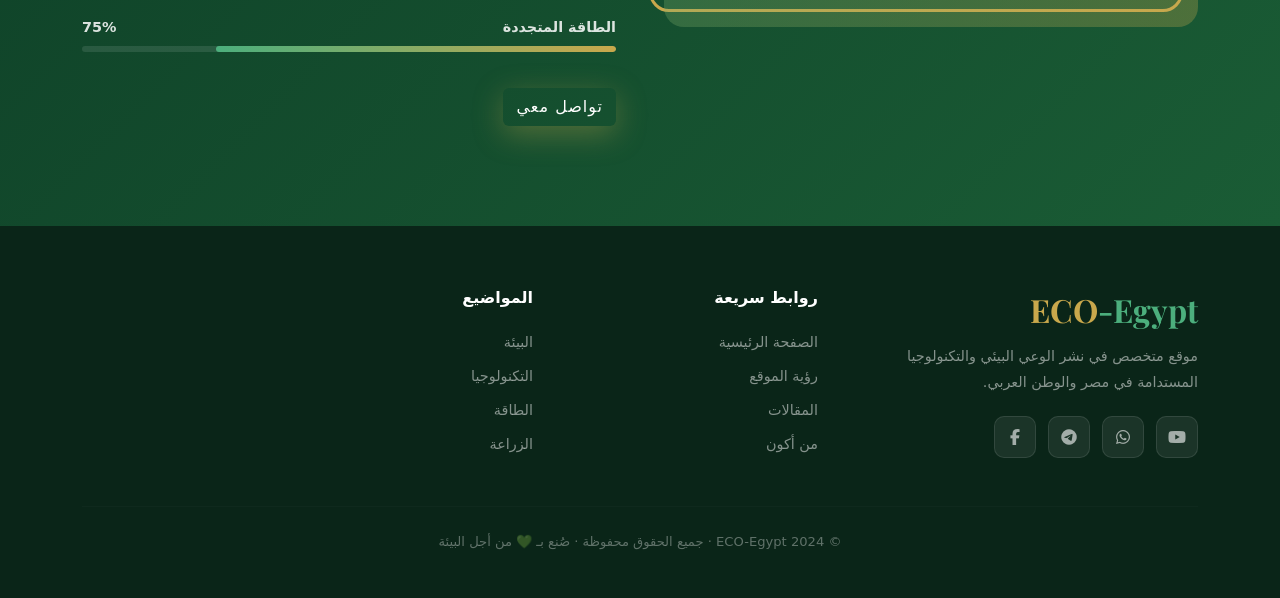
==== commit 36494572: "Add files via upload" ====
--- a/index.html
+++ b/index.html
@@ -6,12 +6,14 @@
     <meta http-equiv="X-UA-Compatible" content="IE=edge">
     <meta name="viewport" content="width=device-width, initial-scale=1.0">
     <title>ECO-Egypt</title>
-    <link rel="stylesheet" href="/CSS/main.css">
-    <link rel="stylesheet" href="/CSS/Normalize.css">
+    <link rel="stylesheet" href="CSS/main.css">
+    <link rel="stylesheet" href="CSS/Normalize.css">
+    <!-- AOS -->
+    <link rel="stylesheet" href="CSS/aos.css">
     <!-- Bootstrap CDN -->
-    <link href="https://cdn.jsdelivr.net/npm/bootstrap@5.3.2/dist/css/bootstrap.min.css" rel="stylesheet">
+    <link href="CSS/bootstrap.min.css" rel="stylesheet">
     <!-- Font Awesome -->
-    <link rel="stylesheet" href="https://cdnjs.cloudflare.com/ajax/libs/font-awesome/6.5.0/css/all.min.css">
+    <link rel="stylesheet" href="CSS/all.min.css">
     <!-- Google Fonts -->
     <link href="https://fonts.googleapis.com/css2?family=Cairo:wght@300;400;600;700;900&family=Playfair+Display:wght@700&display=swap" rel="stylesheet">
 </head>
@@ -33,7 +35,9 @@
 
                 <!-- Mobile Toggle -->
                 <button class="navbar-toggler d-md-none" type="button" data-bs-toggle="collapse" data-bs-target="#mobileMenu">
-                    <span class="navbar-toggler-icon"></span>
+                    <span class="navbar-toggler-icon">
+                        <i class="fa fa-bars"></i>
+                    </span>
                 </button>
             </div>
 
@@ -54,7 +58,7 @@
         <div class="container">
             <div class="landing-content">
                 <span class="eco-badge"> البيئة · التكنولوجيا · المستقبل🌿</span>
-                <h1>ECO-<span>Egypt</span></h1>
+                <h1 data-aos="slide-down" data-aos-duration="600" data-aos-once="true">ECO-<span>Egypt</span></h1>
                 <p class="subtitle">مصر المستقبل</p>
                 <p class="tagline">البيئة والتكنولوجيا الحديثة والمستقبل</p>
                 <div class="d-flex gap-3 justify-content-center flex-wrap">
@@ -102,12 +106,12 @@
 
     <!-- ===== VISION ===== -->
     <section class="info-web" id="vision">
-        <div class="container">
+        <div class="container" data-aos="fade-up" data-aos-duration="600" data-aos-once="t">
             <div class="row align-items-center g-5">
                 <div class="col-lg-6">
                     <div class="text-content">
-                        <span class="section-heading overline" style="text-align:right; display:block; color:var(--eco-green); font-size:1.8rem; font-weight:900; letter-spacing:1px; margin-bottom:12px;">رؤية الموقع</span>
-                        <h2 style="font-size:clamp(1.8rem,3vw,2.5rem); font-weight:900; color:var(--eco-dark); margin-bottom:20px;">نحو بيئة مصرية أفضل</h2>
+                        <span class="section-heading overline" style="text-align:right; display:block; color:var(--eco-green); font-size:1.8rem; font-weight:900; letter-spacing:1px; margin-bottom:12px;"data-aos-duration="900"  data-aos="slide-up">رؤية الموقع</span>
+                        <h2 style="font-size:clamp(1.8rem,3vw,2.5rem); font-weight:900; color:var(--eco-dark); margin-bottom:20px;" data-aos="slide-up"  data-aos-duration= "900">نحو بيئة مصرية أفضل</h2>
                         <p style="color:#555; font-size:1.05rem; line-height:2; margin-bottom:30px;">
                             نسعى إلى نشر الوعي البيئي وتبني أحدث التقنيات لخدمة بيئتنا المصرية الجميلة. نؤمن بأن التكنولوجيا والبيئة يمكن أن يسيرا جنبًا إلى جنب نحو مستقبل مستدام ومشرق.
                         </p>
@@ -145,7 +149,7 @@
                 </div>
                 <div class="col-lg-6">
                     <div class="info-image-wrapper">
-                        <img src="/IMGS/—Pngtree—focused young innovator using technology_16213674.jpg" 
+                        <img src="IMGS/—Pngtree—focused young innovator using technology_16213674.jpg" 
                         title="from => pngtree by @khurshidalamek"
                         alt="">
                     </div>
@@ -159,14 +163,14 @@
         <div class="container">
             <div class="section-heading">
                 <span class="overline">أحدث المحتوى</span>
-                <h2>أشهر المقالات</h2>
+                <h2 data-aos="fade-down">أشهر المقالات</h2>
                 <div class="divider"></div>
                 <p>اطّلع على أبرز المقالات والموضوعات البيئية المنشورة في الموقع</p>
             </div>
 
             <div class="row g-4">
                 <div class="col-md-4">
-                    <div class="eco-card">
+                    <div class="eco-card" data-aos="fade-down" data-aos-delay="500">
                         <div class="img-wrapper position-relative">
                             <div class=" card-img-placeholder bg-success">
                                 <i class="fas fa-plate-wheat text-white"></i>
@@ -182,7 +186,7 @@
                 </div>
 
                 <div class="col-md-4">
-                    <div class="eco-card">
+                    <div class="eco-card" data-aos="fade-down" data-aos-delay="500">
                         <div class=" card-img position-relative">
                             <div class=" card-img-placeholder gold">
                                 <i class="fas fa-trash-can text-white"></i>
@@ -200,12 +204,12 @@
                 </div>
 
                 <div class="col-md-4">
-                    <div class="eco-card">
+                    <div class="eco-card" data-aos="fade-down" data-aos-delay="500">
                         <div class="img-wrapper position-relative bg-primary">
                             <div class="card-img-placeholder">
                                 <i class="fas fa-database text-white"></i>
                             </div>
-                            <span class="card-category">الطاقة/span>
+                            <span class="card-category">الطاقة</span>
                         </div>
                         <div class="card-body">
                             <h5 class="card-title">التلوث الخفي</h5>
@@ -219,20 +223,25 @@
     </section>
 
     <!-- ===== ABOUT ===== -->
-    <section class="about" id="about">
+    <section class="about" id="about" data-aos="fade-up">
         <div class="container">
             <div class="row align-items-center g-5">
                 <div class="col-lg-6 order-2 order-lg-1">
                     <div class="img-wrapper">
-                        <div class="about-img-placeholder">🌐</div>
+                        <div class="about-img-placeholder">
+                            <img src="IMGS/IMG-20260315-WA0003_20260315223233.png" alt="">
+                        </div>
                     </div>
                 </div>
                 <div class="col-lg-6 order-1 order-lg-2">
                     <div class="text-content">
-                        <span style="display:block; color:var(--eco-gold); font-size:0.8rem; font-weight:700; letter-spacing:4px; margin-bottom:12px;">من أكون</span>
+                        <span style="display:block; color:var(--eco-gold); font-size:1.8rem; font-weight:700; margin-bottom:12px;">من أكون</span>
                         <h2 style="font-size:clamp(1.8rem,3vw,2.5rem); font-weight:900; color:#fff; margin-bottom:20px;">متحمس للبيئة والتكنولوجيا</h2>
-                        <p style="color:rgba(255,255,255,0.75); font-size:1.05rem; line-height:2; margin-bottom:30px;">
-                            أنا مهتم بكل ما يتعلق بالبيئة والتكنولوجيا الحديثة، أسعى من خلال هذا الموقع إلى نشر الوعي وتشجيع الابتكار في مجال الاستدامة البيئية في مصر والوطن العربي.
+                        <p style="color:rgba(255,255,255,0.75); font-size:1.10rem; line-height:2; margin-bottom:30px;">
+                            هل فكرت يوماً أين تذهب أجهزتنا القديمة حين تموت؟وكيف تؤثر سحابة البيانات علي غيوم السماء؟رحلتي هنا 
+                            بدأت من سؤال بسيط : كيف نجعل التطور صديقا للبيئة؟انا اسمي عبدالرحمن أشرف حكيم
+                            ,أخصص هذه المنصة لتقديم رؤية واعية حول التلوث التقني و أثره,سعيا لبناء مستقبل رقمي
+                            أخضر و مستدام لنا و للأجيال القادمة
                         </p>
 
                         <div class="skill-bar">
@@ -313,7 +322,14 @@
         </div>
     </footer>
     <!-- Bootstrap JS -->
-    <script src="https://cdn.jsdelivr.net/npm/bootstrap@5.3.2/dist/js/bootstrap.bundle.min.js"></script>
-    <script src="/JS/main.js"></script>
+    <script src="JS/bootstrap.min.js"></script>
+    <script src="JS/main.js"></script>
+    <script src="JS/aos.js"></script>
+    <script>
+        AOS.init({
+            duration: 600,
+            once: true
+        });
+    </script>
 </body>
 </html>
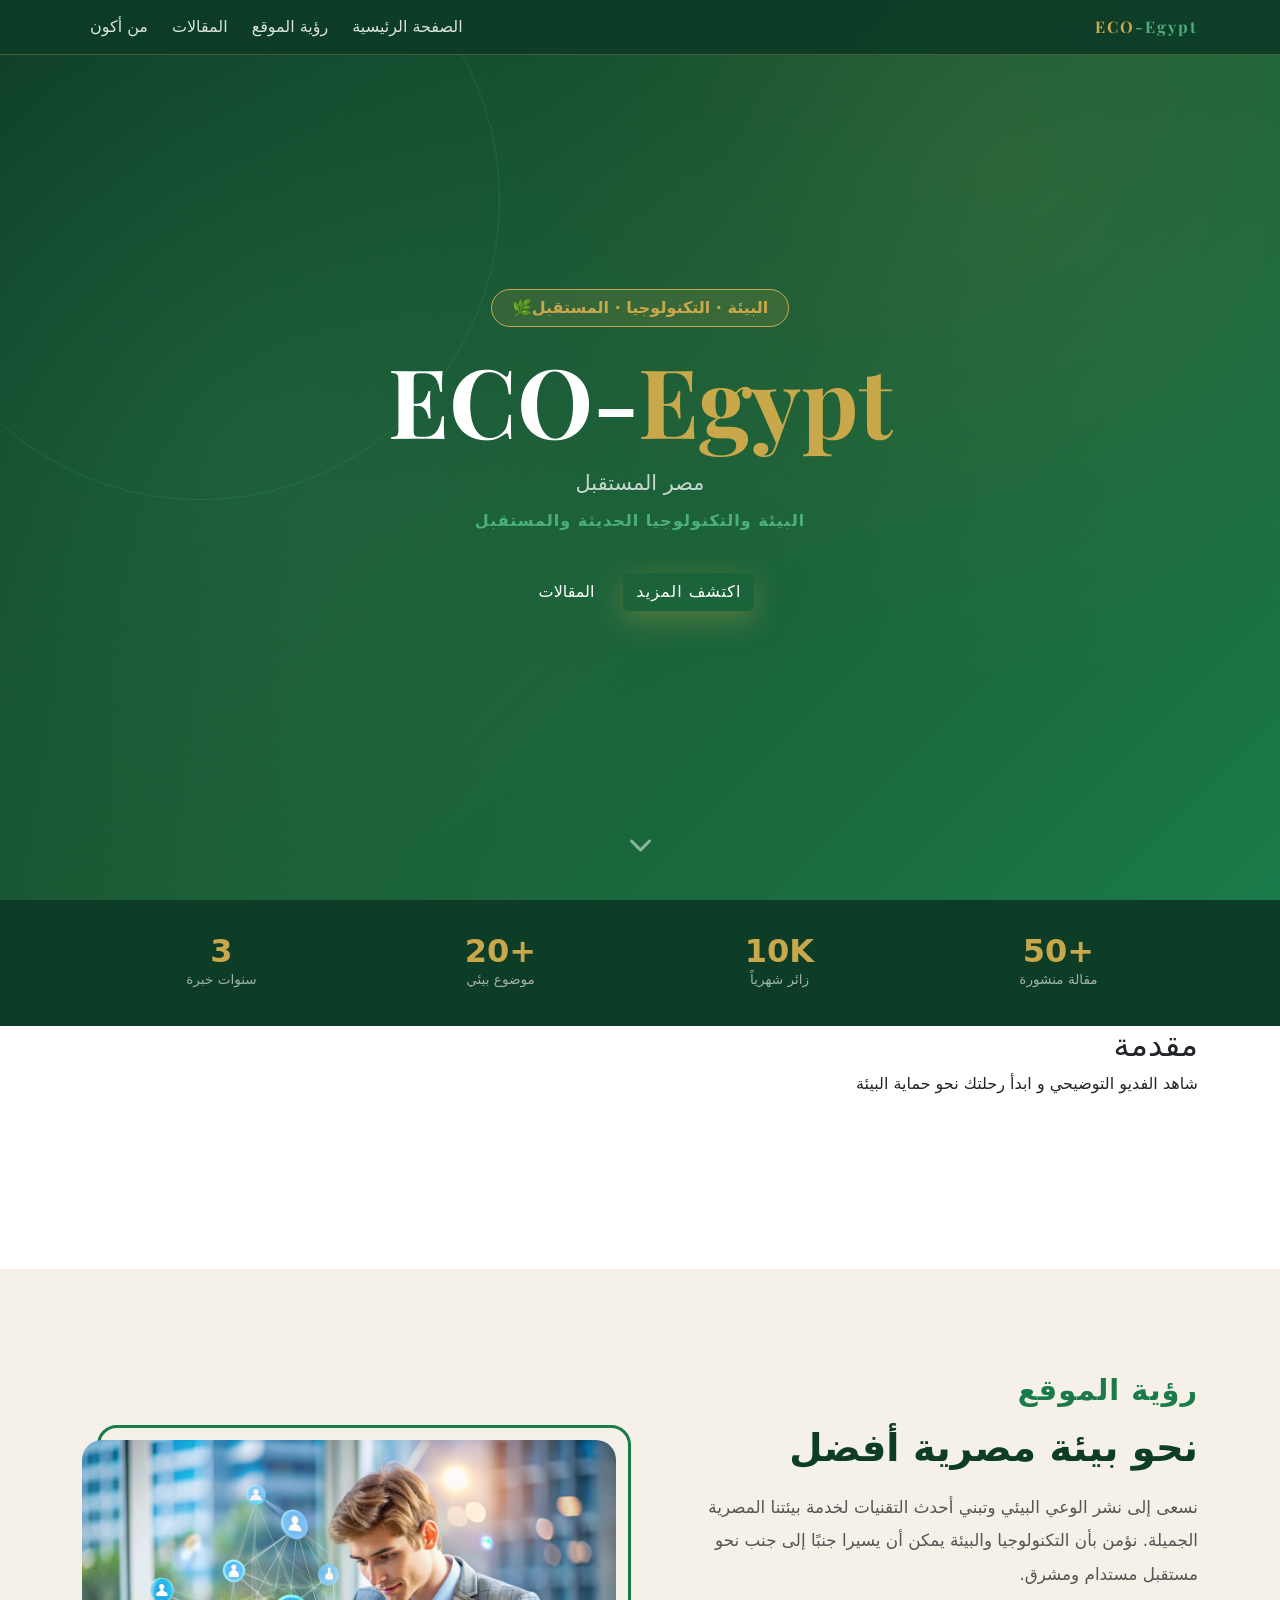
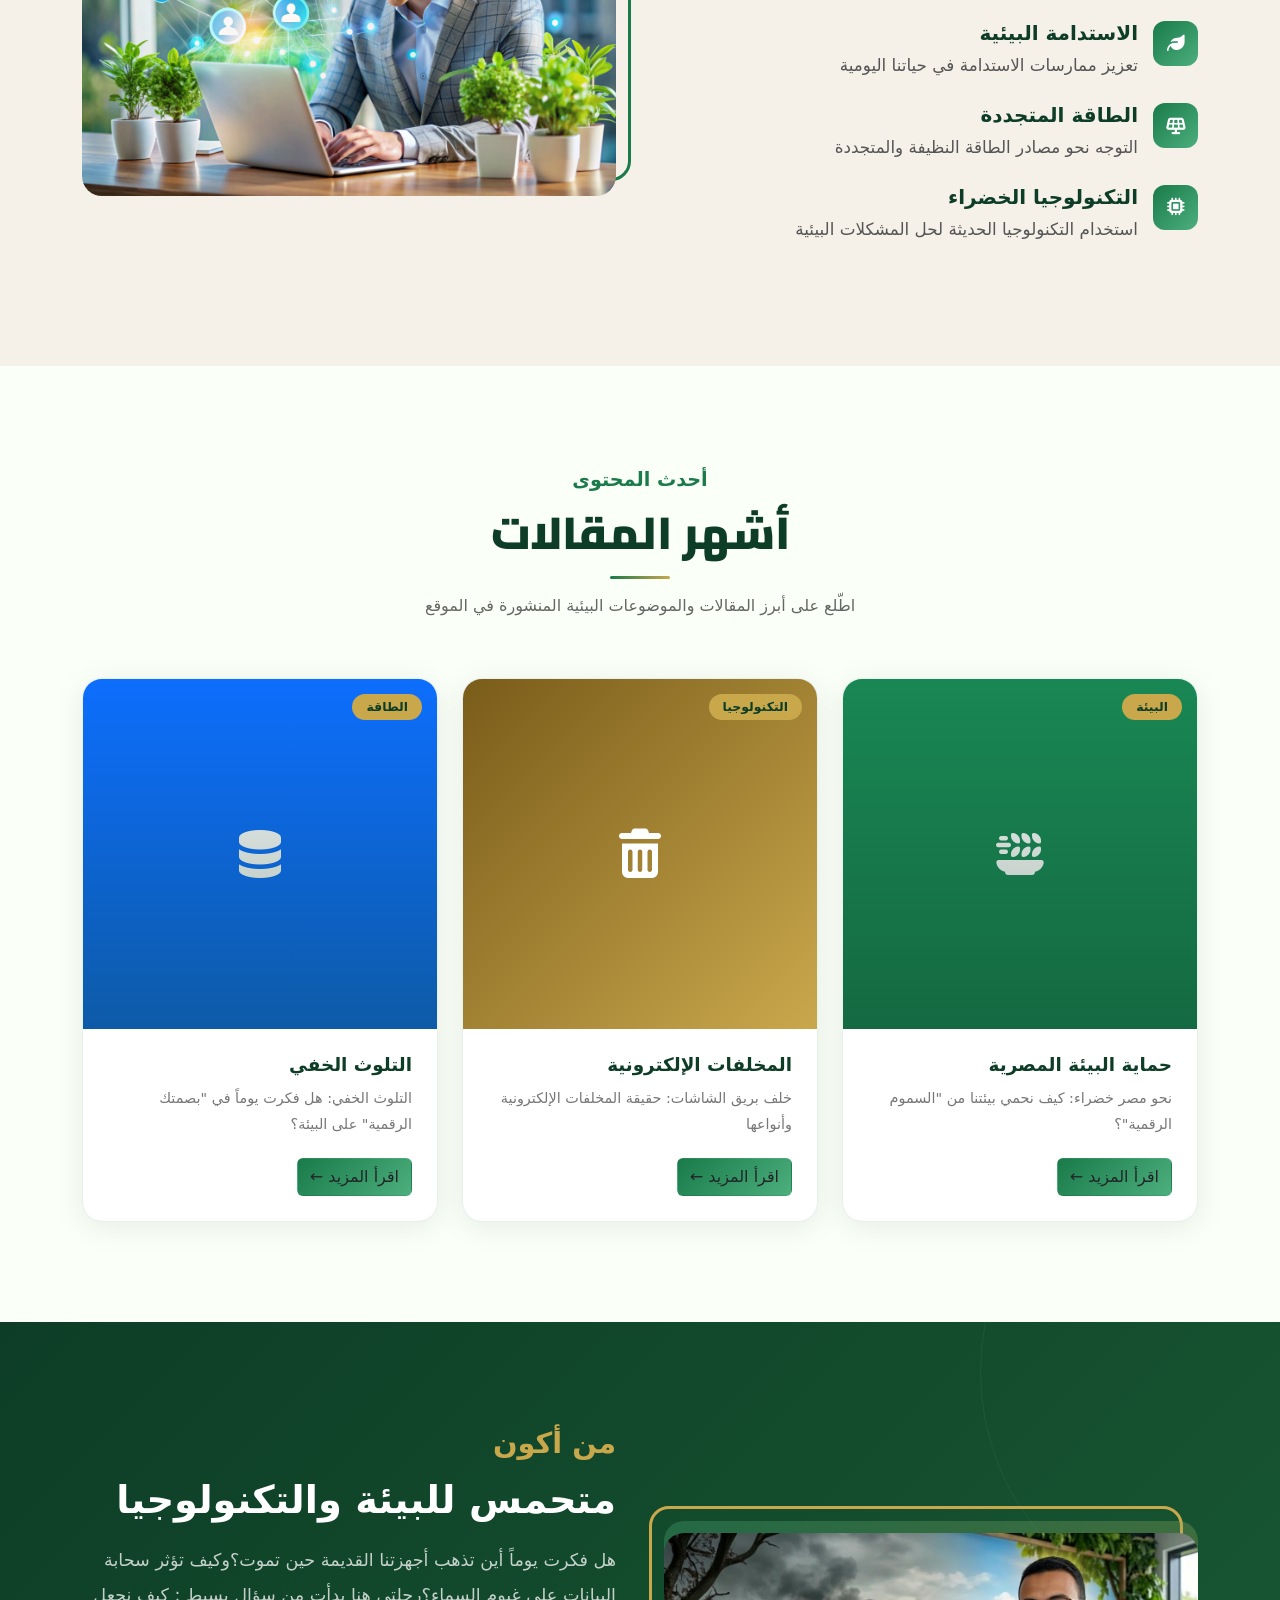
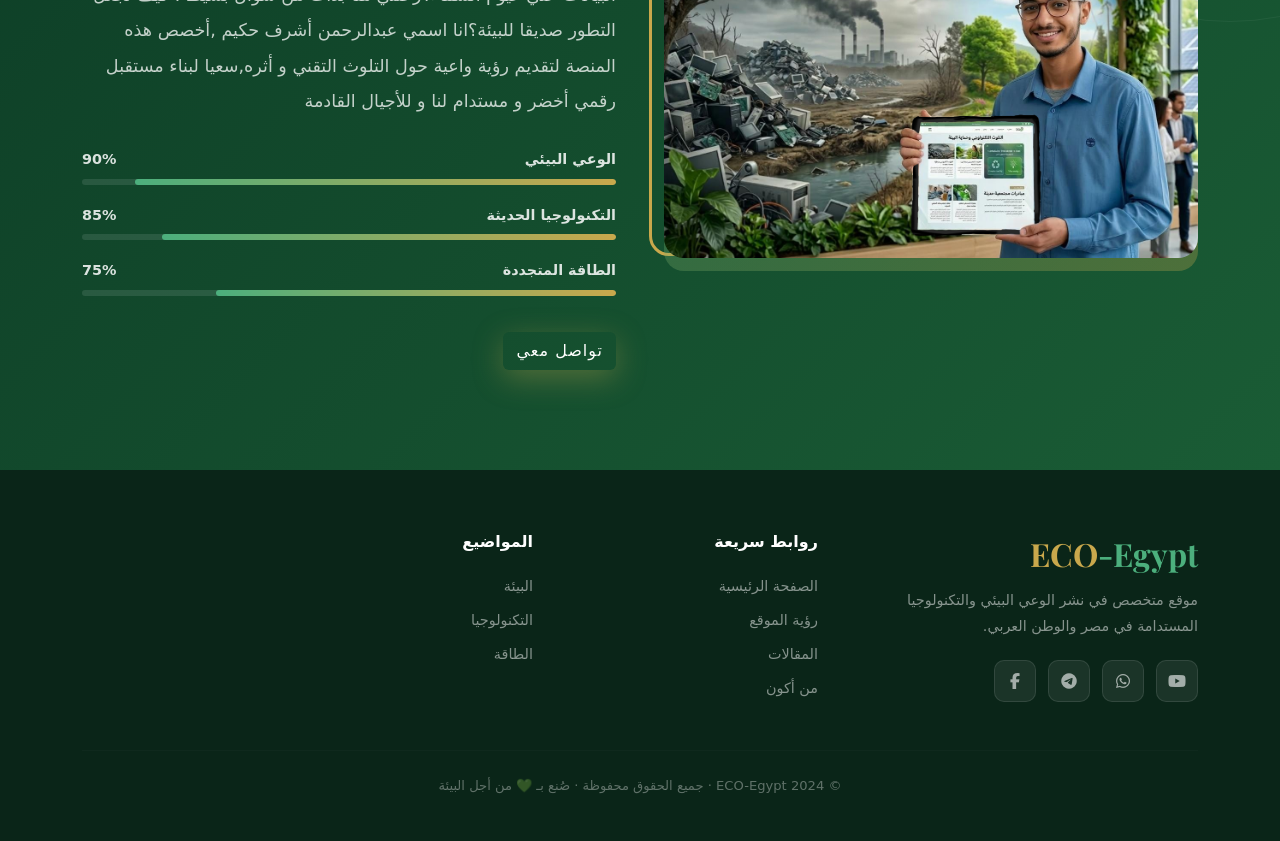
==== commit 010f3678: "Add files via upload" ====
--- a/index.html
+++ b/index.html
@@ -23,11 +23,11 @@
     <nav class="navbar-custom">
         <div class="container">
             <div class="d-flex justify-content-between align-items-center">
-                <a class="navbar-brand" href="#">ECO<span>-Egypt</span></a>
+                <a class="navbar-brand" href="#home">ECO<span>-Egypt</span></a>
 
                 <!-- Desktop Nav -->
                 <div class="d-none d-md-flex align-items-center gap-2">
-                    <a href="#" class="nav-link">الصفحة الرئيسية</a>
+                    <a href="#home" class="nav-link">الصفحة الرئيسية</a>
                     <a href="#vision" class="nav-link">رؤية الموقع</a>
                     <a href="#topics" class="nav-link">المقالات</a>
                     <a href="#about" class="nav-link">من أكون</a>
@@ -43,8 +43,8 @@
 
             <!-- Mobile Menu -->
             <div class="collapse" id="mobileMenu">
-                <div class="d-flex flex-column py-3 gap-2">
-                    <a href="#" class="nav-link">الصفحة الرئيسية</a>
+                <div class="d-flex flex-column gap-3">
+                    <a href="#home" class="nav-link">الصفحة الرئيسية</a>
                     <a href="#vision" class="nav-link">رؤية الموقع</a>
                     <a href="#topics" class="nav-link">المقالات</a>
                     <a href="#about" class="nav-link">من أكون</a>
@@ -72,6 +72,7 @@
         </div>
     </section>
 
+    
     <!-- ===== STATS ===== -->
     <div class="stats-bar">
         <div class="container">
@@ -104,6 +105,17 @@
         </div>
     </div>
 
+    <!-- ==== Start Intro Video -->
+    <div class="intro-video">
+        <div class="container">
+            <div class="text">
+                <h2>مقدمة</h2>
+                <p>شاهد الفديو التوضيحي و ابدأ رحلتك نحو حماية البيئة</p>
+            </div>
+            <video src=""></video>
+        </div>
+    </div>
+    
     <!-- ===== VISION ===== -->
     <section class="info-web" id="vision">
         <div class="container" data-aos="fade-up" data-aos-duration="600" data-aos-once="t">
@@ -175,7 +187,7 @@
                             <div class=" card-img-placeholder bg-success">
                                 <i class="fas fa-plate-wheat text-white"></i>
                             </div>
-                            <span class="card-category">البيئة</span>
+                            <span class="card-category" id="topic-1">البيئة</span>
                         </div>
                         <div class="card-body">
                             <h5 class="card-title">حماية البيئة المصرية</h5>
@@ -191,7 +203,7 @@
                             <div class=" card-img-placeholder gold">
                                 <i class="fas fa-trash-can text-white"></i>
                             </div>
-                            <span class="card-category">التكنولوجيا</span>
+                            <span class="card-category" id="topic-2">التكنولوجيا</span>
                         </div>
                         <div class="card-body">
                             <h5 class="card-title">المخلفات الإلكترونية</h5>
@@ -209,7 +221,7 @@
                             <div class="card-img-placeholder">
                                 <i class="fas fa-database text-white"></i>
                             </div>
-                            <span class="card-category">الطاقة</span>
+                            <span class="card-category" id="topic-3">الطاقة</span>
                         </div>
                         <div class="card-body">
                             <h5 class="card-title">التلوث الخفي</h5>
@@ -300,19 +312,18 @@
                 <div class="col-6 col-lg-2 offset-lg-1">
                     <p class="footer-title">روابط سريعة</p>
                     <ul class="footer-links">
-                        <li><a href="#">الصفحة الرئيسية</a></li>
-                        <li><a href="#">رؤية الموقع</a></li>
-                        <li><a href="#">المقالات</a></li>
-                        <li><a href="#">من أكون</a></li>
+                        <li><a href="#home">الصفحة الرئيسية</a></li>
+                        <li><a href="#vision">رؤية الموقع</a></li>
+                        <li><a href="#topics">المقالات</a></li>
+                        <li><a href="#about">من أكون</a></li>
                     </ul>
                 </div>
                 <div class="col-6 col-lg-2">
                     <p class="footer-title">المواضيع</p>
                     <ul class="footer-links">
-                        <li><a href="#">البيئة</a></li>
-                        <li><a href="#">التكنولوجيا</a></li>
-                        <li><a href="#">الطاقة</a></li>
-                        <li><a href="#">الزراعة</a></li>
+                        <li><a href="#topic-1">البيئة</a></li>
+                        <li><a href="#topic-2">التكنولوجيا</a></li>
+                        <li><a href="#topic-3">الطاقة</a></li>
                     </ul>
                 </div>
             </div>
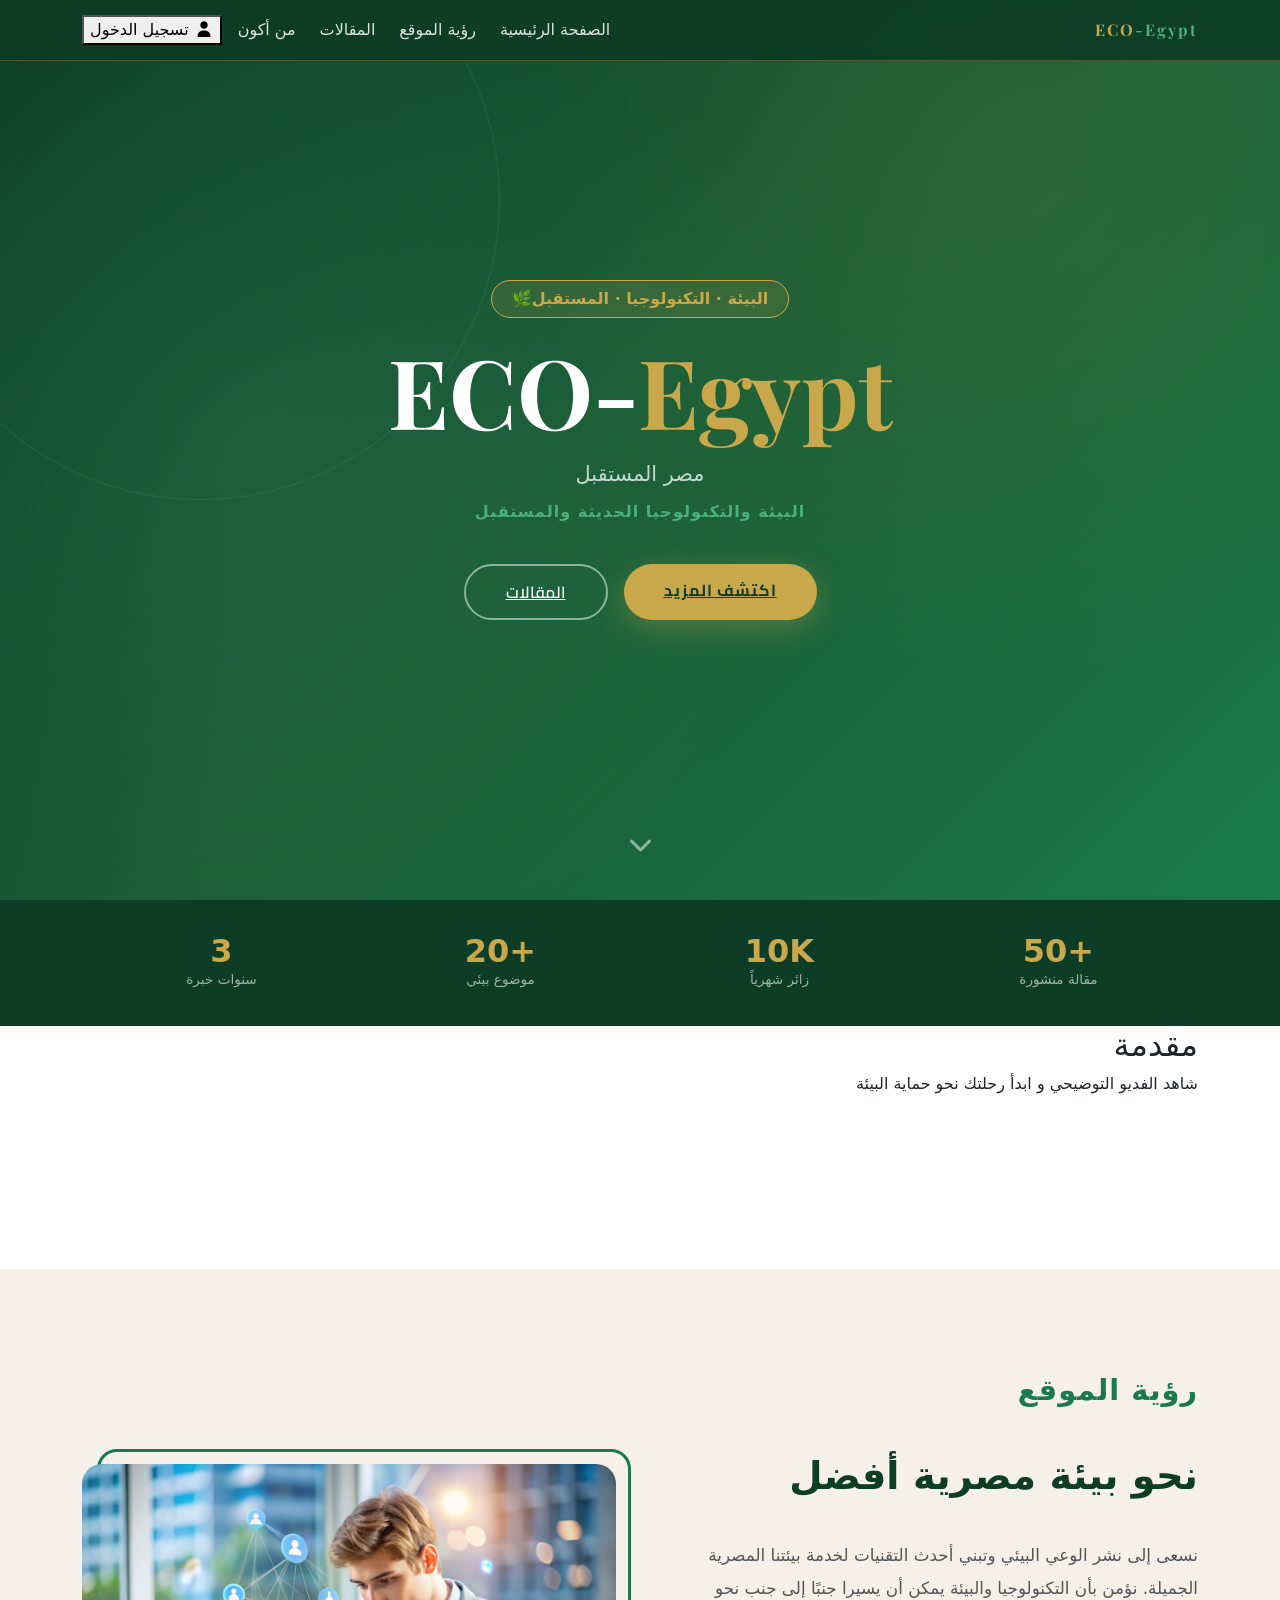
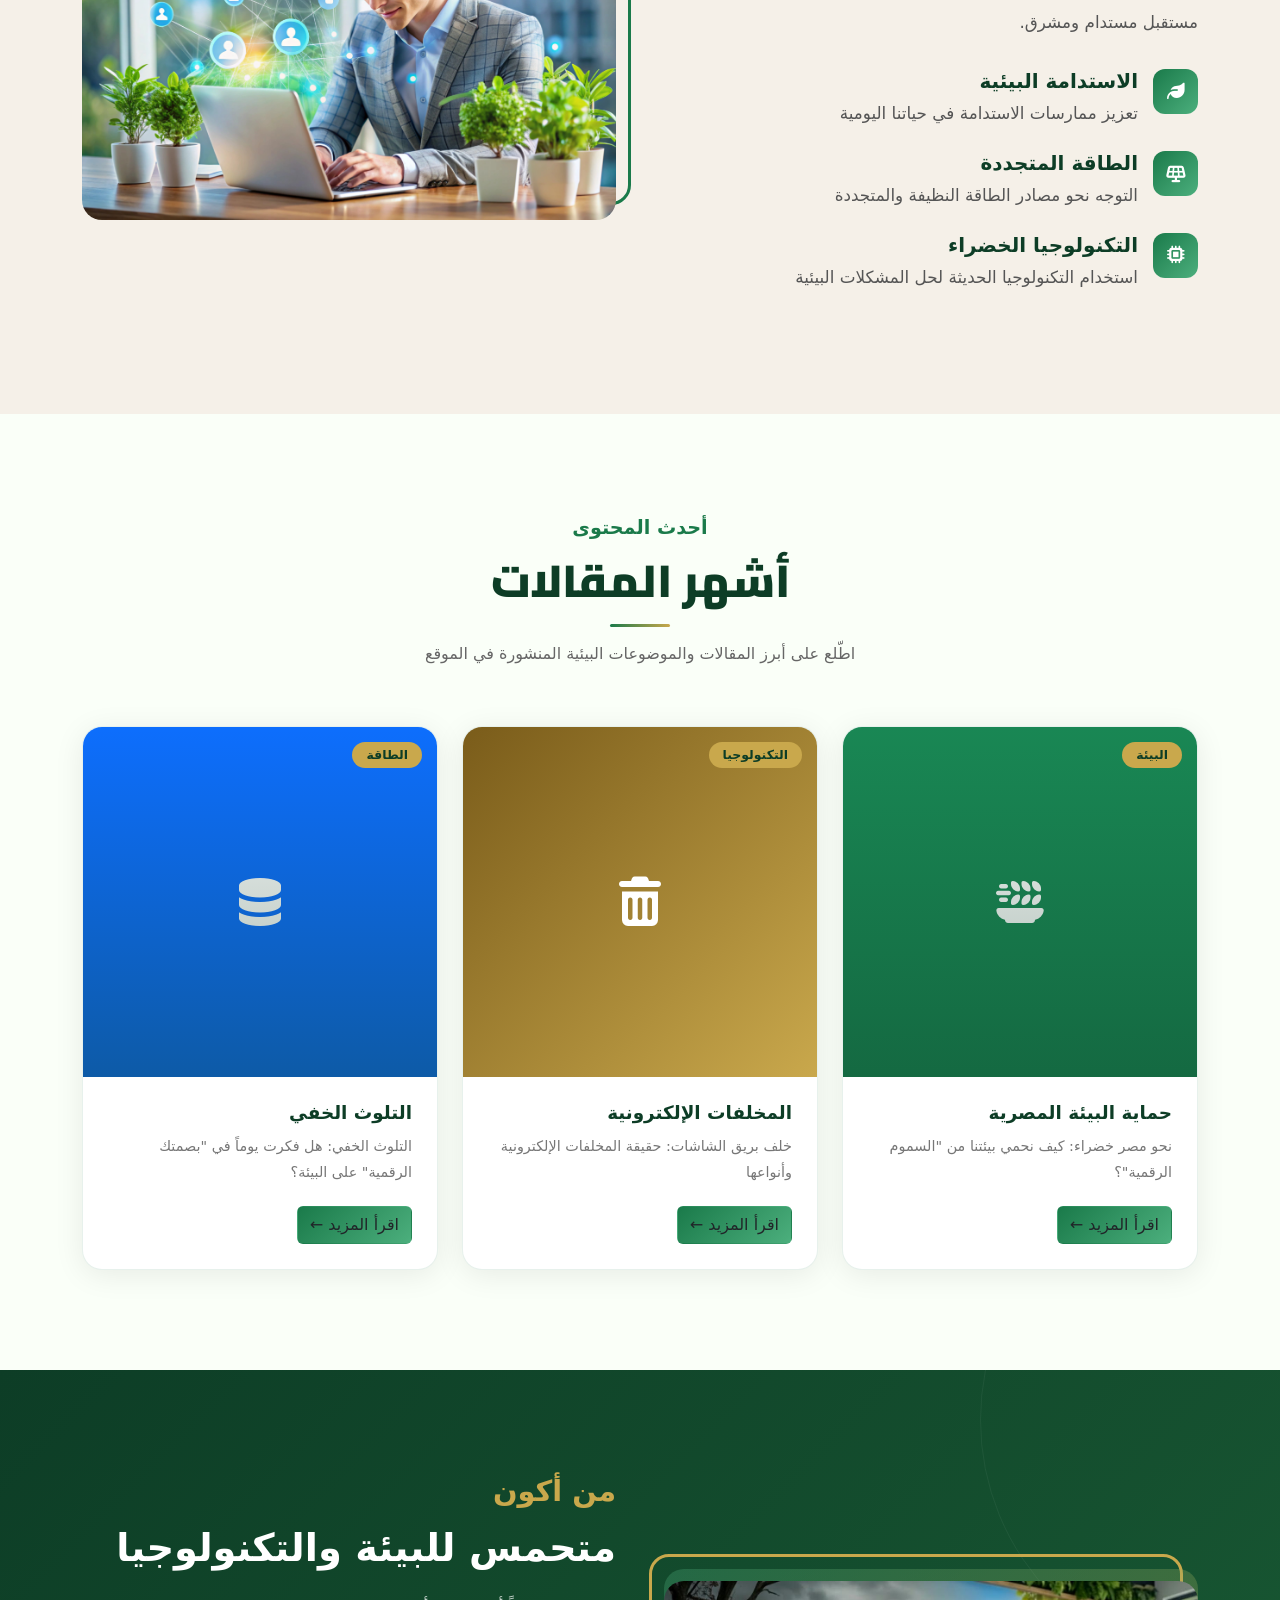
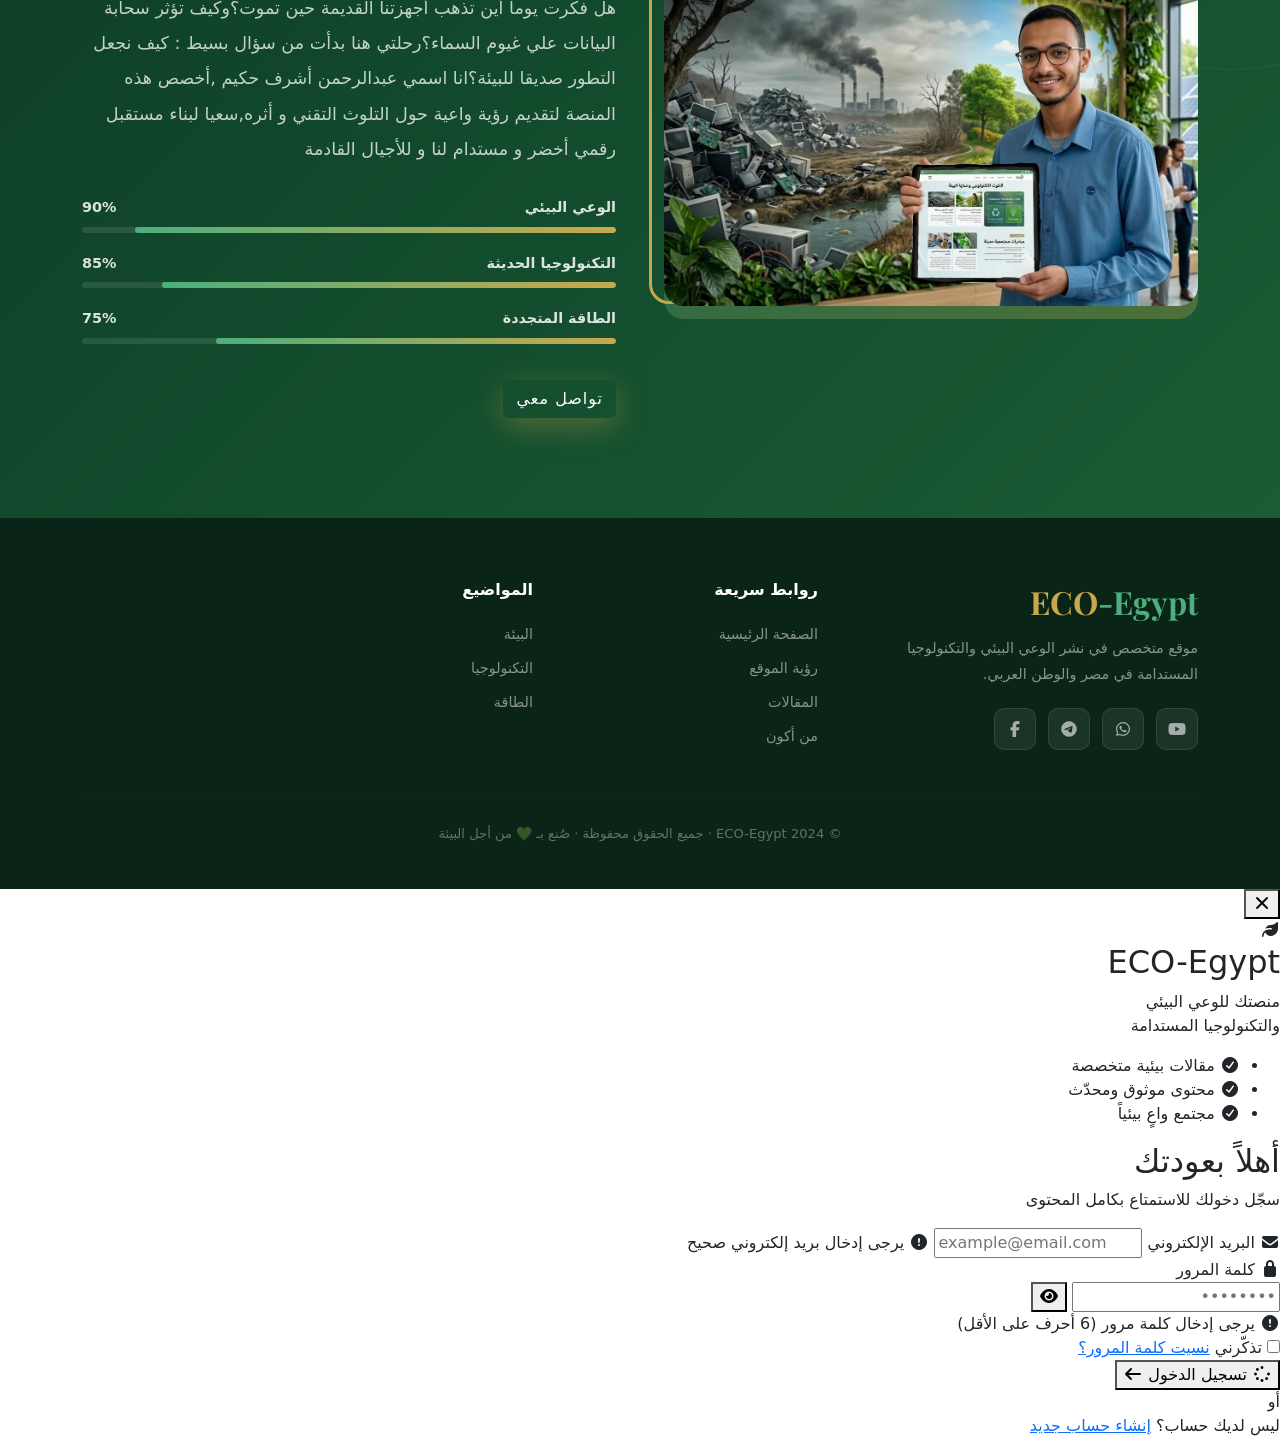
==== commit 05491556: "Add files via upload" ====
--- a/index.html
+++ b/index.html
@@ -1,4 +1,3 @@
-
 <!DOCTYPE html>
 <html lang="ar" dir="rtl">
 <head>
@@ -8,14 +7,14 @@
     <title>ECO-Egypt</title>
     <link rel="stylesheet" href="CSS/main.css">
     <link rel="stylesheet" href="CSS/Normalize.css">
-    <!-- AOS -->
-    <link rel="stylesheet" href="CSS/aos.css">
     <!-- Bootstrap CDN -->
     <link href="CSS/bootstrap.min.css" rel="stylesheet">
     <!-- Font Awesome -->
     <link rel="stylesheet" href="CSS/all.min.css">
     <!-- Google Fonts -->
     <link href="https://fonts.googleapis.com/css2?family=Cairo:wght@300;400;600;700;900&family=Playfair+Display:wght@700&display=swap" rel="stylesheet">
+    <!-- AOS -->
+    <link rel="stylesheet" href="CSS/aos.css">
 </head>
 <body>
 
@@ -31,6 +30,12 @@
                     <a href="#vision" class="nav-link">رؤية الموقع</a>
                     <a href="#topics" class="nav-link">المقالات</a>
                     <a href="#about" class="nav-link">من أكون</a>
+                    <!-- ===== زر فتح نافذة تسجيل الدخول ===== -->
+                    <!-- عند الضغط على هذا الزر تنفتح نافذة تسجيل الدخول (modal) -->
+                    <button class="login-trigger-btn" id="loginTriggerBtn" aria-label="تسجيل الدخول">
+                        <i class="fas fa-user"></i>
+                        <span>تسجيل الدخول</span>
+                    </button>
                 </div>
 
                 <!-- Mobile Toggle -->
@@ -42,19 +47,25 @@
             </div>
 
             <!-- Mobile Menu -->
-            <div class="collapse" id="mobileMenu">
+            <div class="collapse navbar-collapse" id="mobileMenu">
                 <div class="d-flex flex-column gap-3">
                     <a href="#home" class="nav-link">الصفحة الرئيسية</a>
                     <a href="#vision" class="nav-link">رؤية الموقع</a>
                     <a href="#topics" class="nav-link">المقالات</a>
                     <a href="#about" class="nav-link">من أكون</a>
+                    <!-- زر تسجيل الدخول في القائمة المحمولة
+                         يشترك مع نفس class الـ Desktop لكن له id مختلف -->
+                    <button class="login-trigger-btn login-trigger-mobile" id="loginTriggerBtnMobile">
+                        <i class="fas fa-user"></i>
+                        <span>تسجيل الدخول</span>
+                    </button>
                 </div>
             </div>
         </div>
     </nav>
 
     <!-- ===== LANDING PAGE ===== -->
-    <section class="landing-page" id="home">
+    <section class="landing-page" id="home" data-aos="fade-up">
         <div class="container">
             <div class="landing-content">
                 <span class="eco-badge"> البيئة · التكنولوجيا · المستقبل🌿</span>
@@ -62,8 +73,8 @@
                 <p class="subtitle">مصر المستقبل</p>
                 <p class="tagline">البيئة والتكنولوجيا الحديثة والمستقبل</p>
                 <div class="d-flex gap-3 justify-content-center flex-wrap">
-                    <a href="#vision" class="btn btn-eco-primary text-white">اكتشف المزيد</a>
-                    <a href="#topics" class="btn btn-eco-outline text-white">المقالات</a>
+                    <a href="#vision" class="btn-eco-primary span-1">اكتشف المزيد</a>
+                    <a href="#topics" class="btn-eco-outline span-2">المقالات</a>
                 </div>
             </div>
         </div>
@@ -118,12 +129,12 @@
     
     <!-- ===== VISION ===== -->
     <section class="info-web" id="vision">
-        <div class="container" data-aos="fade-up" data-aos-duration="600" data-aos-once="t">
+        <div class="container">
             <div class="row align-items-center g-5">
                 <div class="col-lg-6">
                     <div class="text-content">
-                        <span class="section-heading overline" style="text-align:right; display:block; color:var(--eco-green); font-size:1.8rem; font-weight:900; letter-spacing:1px; margin-bottom:12px;"data-aos-duration="900"  data-aos="slide-up">رؤية الموقع</span>
-                        <h2 style="font-size:clamp(1.8rem,3vw,2.5rem); font-weight:900; color:var(--eco-dark); margin-bottom:20px;" data-aos="slide-up"  data-aos-duration= "900">نحو بيئة مصرية أفضل</h2>
+                        <span class="section-heading overline" style="text-align:right; display:block; color:var(--eco-green); font-size:1.8rem; font-weight:900; letter-spacing:1px; margin-bottom:40px;"data-aos-duration="900"  data-aos="slide-up">رؤية الموقع</span>
+                        <h2 style="font-size:clamp(1.8rem,3vw,2.5rem); font-weight:900; color:var(--eco-dark); margin-bottom:40px;">نحو بيئة مصرية أفضل</h2>
                         <p style="color:#555; font-size:1.05rem; line-height:2; margin-bottom:30px;">
                             نسعى إلى نشر الوعي البيئي وتبني أحدث التقنيات لخدمة بيئتنا المصرية الجميلة. نؤمن بأن التكنولوجيا والبيئة يمكن أن يسيرا جنبًا إلى جنب نحو مستقبل مستدام ومشرق.
                         </p>
@@ -182,7 +193,7 @@
 
             <div class="row g-4">
                 <div class="col-md-4">
-                    <div class="eco-card" data-aos="fade-down" data-aos-delay="500">
+                    <div class="eco-card">
                         <div class="img-wrapper position-relative">
                             <div class=" card-img-placeholder bg-success">
                                 <i class="fas fa-plate-wheat text-white"></i>
@@ -198,7 +209,7 @@
                 </div>
 
                 <div class="col-md-4">
-                    <div class="eco-card" data-aos="fade-down" data-aos-delay="500">
+                    <div class="eco-card">
                         <div class=" card-img position-relative">
                             <div class=" card-img-placeholder gold">
                                 <i class="fas fa-trash-can text-white"></i>
@@ -216,7 +227,7 @@
                 </div>
 
                 <div class="col-md-4">
-                    <div class="eco-card" data-aos="fade-down" data-aos-delay="500">
+                    <div class="eco-card">
                         <div class="img-wrapper position-relative bg-primary">
                             <div class="card-img-placeholder">
                                 <i class="fas fa-database text-white"></i>
@@ -235,7 +246,7 @@
     </section>
 
     <!-- ===== ABOUT ===== -->
-    <section class="about" id="about" data-aos="fade-up">
+    <section class="about" id="about">
         <div class="container">
             <div class="row align-items-center g-5">
                 <div class="col-lg-6 order-2 order-lg-1">
@@ -286,7 +297,7 @@
                             </div>
                         </div>
 
-                        <a href="mailto:abdalrahman.ashraf882@gmail.com" target="_blank" class="btn btn-eco-primary mt-3 text-white">تواصل معي</a>
+                        <a href="/cdn-cgi/l/email-protection#a5c4c7c1c4c9d7c4cdc8c4cb8bc4d6cdd7c4c39d9d97e5c2c8c4ccc98bc6cac8" target="_blank" class="btn btn-eco-primary mt-3 text-white">تواصل معي</a>
                     </div>
                 </div>
             </div>
@@ -332,15 +343,177 @@
             <p class="footer-bottom">© 2024 ECO-Egypt · جميع الحقوق محفوظة · صُنع بـ 💚 من أجل البيئة</p>
         </div>
     </footer>
+    <!-- ============================================================
+        نافذة تسجيل الدخول (Login Modal)
+        ============================================================
+        هذه النافذة تظهر عند الضغط على زر "تسجيل الدخول" في الـ navbar
+        تتكون من:
+            - طبقة خلفية شفافة (overlay) لتعتيم باقي الصفحة
+            - بطاقة تسجيل الدخول بتصميم مقسّم (split layout):
+                · الجانب الأيسر: لوحة ترحيبية بهوية ECO-Egypt
+                · الجانب الأيمن: فورم إدخال البيانات
+        ============================================================ -->
+    <div class="login-overlay" id="loginOverlay" role="dialog" aria-modal="true" aria-labelledby="loginModalTitle">
+
+        <!-- ===== بطاقة تسجيل الدخول الرئيسية ===== -->
+        <div class="login-card" id="loginCard">
+
+            <!-- زر إغلاق النافذة (X) يظهر في الزاوية -->
+            <button class="login-close-btn" id="loginCloseBtn" aria-label="إغلاق نافذة تسجيل الدخول">
+                <i class="fas fa-times"></i>
+            </button>
+
+            <!-- ===== الجانب الأيسر: لوحة الهوية البصرية ===== -->
+            <!-- هذا الجانب يحتوي على شعار الموقع وجملة ترحيبية
+                 ويكون مخفياً على الشاشات الصغيرة لتوفير مساحة -->
+            <div class="login-brand-side">
+
+                <!-- دوائر الديكور المتحركة في الخلفية -->
+                <div class="login-deco-circle login-deco-circle--1"></div>
+                <div class="login-deco-circle login-deco-circle--2"></div>
+                <div class="login-deco-circle login-deco-circle--3"></div>
+
+                <!-- المحتوى النصي للجانب الأيسر -->
+                <div class="login-brand-content">
+                    <!-- أيقونة الورقة البيئية -->
+                    <div class="login-brand-icon">
+                        <i class="fas fa-leaf"></i>
+                    </div>
+                    <!-- اسم الموقع بنفس تنسيق الـ navbar -->
+                    <h2 class="login-brand-name">ECO<span>-Egypt</span></h2>
+                    <!-- وصف مختصر للموقع -->
+                    <p class="login-brand-desc">
+                        منصتك للوعي البيئي<br>والتكنولوجيا المستدامة
+                    </p>
+                    <!-- نقاط مميزات الموقع بشكل بصري -->
+                    <ul class="login-brand-features">
+                        <li><i class="fas fa-check-circle"></i> مقالات بيئية متخصصة</li>
+                        <li><i class="fas fa-check-circle"></i> محتوى موثوق ومحدّث</li>
+                        <li><i class="fas fa-check-circle"></i> مجتمع واعٍ بيئياً</li>
+                    </ul>
+                </div>
+            </div>
+
+            <!-- ===== الجانب الأيمن: فورم تسجيل الدخول ===== -->
+            <div class="login-form-side">
+
+                <!-- رأس الفورم: العنوان والوصف -->
+                <div class="login-form-header">
+                    <h2 id="loginModalTitle">أهلاً بعودتك</h2>
+                    <p>سجّل دخولك للاستمتاع بكامل المحتوى</p>
+                </div>
+
+                <!-- ===== فورم تسجيل الدخول الفعلي ===== -->
+                <!-- يتضمن حقلي: البريد الإلكتروني وكلمة المرور -->
+                <form class="login-form" id="loginForm" novalidate>
+
+                    <!-- ---- حقل البريد الإلكتروني ---- -->
+                    <div class="login-field-group" id="emailGroup">
+                        <!-- العنوان التوضيحي للحقل -->
+                        <label class="login-label" for="loginEmail">
+                            <i class="fas fa-envelope"></i>
+                            البريد الإلكتروني
+                        </label>
+                        <!-- حقل الإدخال نفسه -->
+                        <input
+                            type="email"
+                            id="loginEmail"
+                            class="login-input"
+                            placeholder="example@email.com"
+                            autocomplete="email"
+                            required
+                            dir="ltr"
+                        >
+                        <!-- رسالة الخطأ — تظهر فقط عند الإدخال الخاطئ -->
+                        <span class="login-error-msg" id="emailError">
+                            <i class="fas fa-exclamation-circle"></i>
+                            يرجى إدخال بريد إلكتروني صحيح
+                        </span>
+                    </div>
+
+                    <!-- ---- حقل كلمة المرور ---- -->
+                    <div class="login-field-group" id="passwordGroup">
+                        <label class="login-label" for="loginPassword">
+                            <i class="fas fa-lock"></i>
+                            كلمة المرور
+                        </label>
+                        <!-- wrapper يحتوي الحقل + زر إظهار/إخفاء كلمة المرور -->
+                        <div class="login-password-wrapper">
+                            <input
+                                type="password"
+                                id="loginPassword"
+                                class="login-input"
+                                placeholder="••••••••"
+                                autocomplete="current-password"
+                                required
+                            >
+                            <!-- زر المبادلة بين إظهار/إخفاء النص -->
+                            <button type="button" class="login-toggle-pass" id="togglePassword" aria-label="إظهار/إخفاء كلمة المرور">
+                                <i class="fas fa-eye" id="togglePassIcon"></i>
+                            </button>
+                        </div>
+                        <!-- رسالة الخطأ لحقل كلمة المرور -->
+                        <span class="login-error-msg" id="passwordError">
+                            <i class="fas fa-exclamation-circle"></i>
+                            يرجى إدخال كلمة مرور (6 أحرف على الأقل)
+                        </span>
+                    </div>
+
+                    <!-- ---- الخيارات الإضافية: "تذكرني" + "نسيت كلمة المرور" ---- -->
+                    <div class="login-extras">
+                        <!-- خيار تذكّر بيانات الدخول -->
+                        <label class="login-remember">
+                            <input type="checkbox" id="rememberMe">
+                            <span class="login-checkmark"></span>
+                            تذكّرني
+                        </label>
+                        <!-- رابط استعادة كلمة المرور -->
+                        <a href="#" class="login-forgot">نسيت كلمة المرور؟</a>
+                    </div>
+
+                    <!-- ---- زر تسجيل الدخول ---- -->
+                    <!-- يتغير مظهره أثناء المعالجة ليُظهر حالة التحميل -->
+                    <button type="submit" class="login-submit-btn" id="loginSubmitBtn">
+                        <!-- الأيقونة المتحركة أثناء التحميل (مخفية في البداية) -->
+                        <i class="fas fa-spinner fa-spin login-spinner" id="loginSpinner"></i>
+                        <!-- النص الافتراضي للزر -->
+                        <span id="loginBtnText">تسجيل الدخول</span>
+                        <i class="fas fa-arrow-left login-arrow"></i>
+                    </button>
+
+                    <!-- ---- فاصل بصري "أو" ---- -->
+                    <div class="login-divider">
+                        <span>أو</span>
+                    </div>
+
+                    <!-- ---- رابط إنشاء حساب جديد ---- -->
+                    <p class="login-signup-link">
+                        ليس لديك حساب؟
+                        <a href="#">إنشاء حساب جديد</a>
+                    </p>
+
+                </form>
+                <!-- نهاية الفورم -->
+
+            </div>
+            <!-- نهاية الجانب الأيمن -->
+
+        </div>
+        <!-- نهاية بطاقة تسجيل الدخول -->
+
+    </div>
+    <!-- نهاية الـ modal overlay -->
+
     <!-- Bootstrap JS -->
-    <script src="JS/bootstrap.min.js"></script>
-    <script src="JS/main.js"></script>
-    <script src="JS/aos.js"></script>
-    <script>
-        AOS.init({
-            duration: 600,
-            once: true
-        });
-    </script>
+        <script src="JS/aos.js"></script>
+        <script data-cfasync="false" src="/cdn-cgi/scripts/5c5dd728/cloudflare-static/email-decode.min.js"></script>
+        <script src="JS/bootstrap.min.js"></script>
+        <script src="JS/main.js"></script>
+        <script>
+            AOS.init({
+                once: true, 
+                duration: 800
+            });
+        </script>
 </body>
 </html>
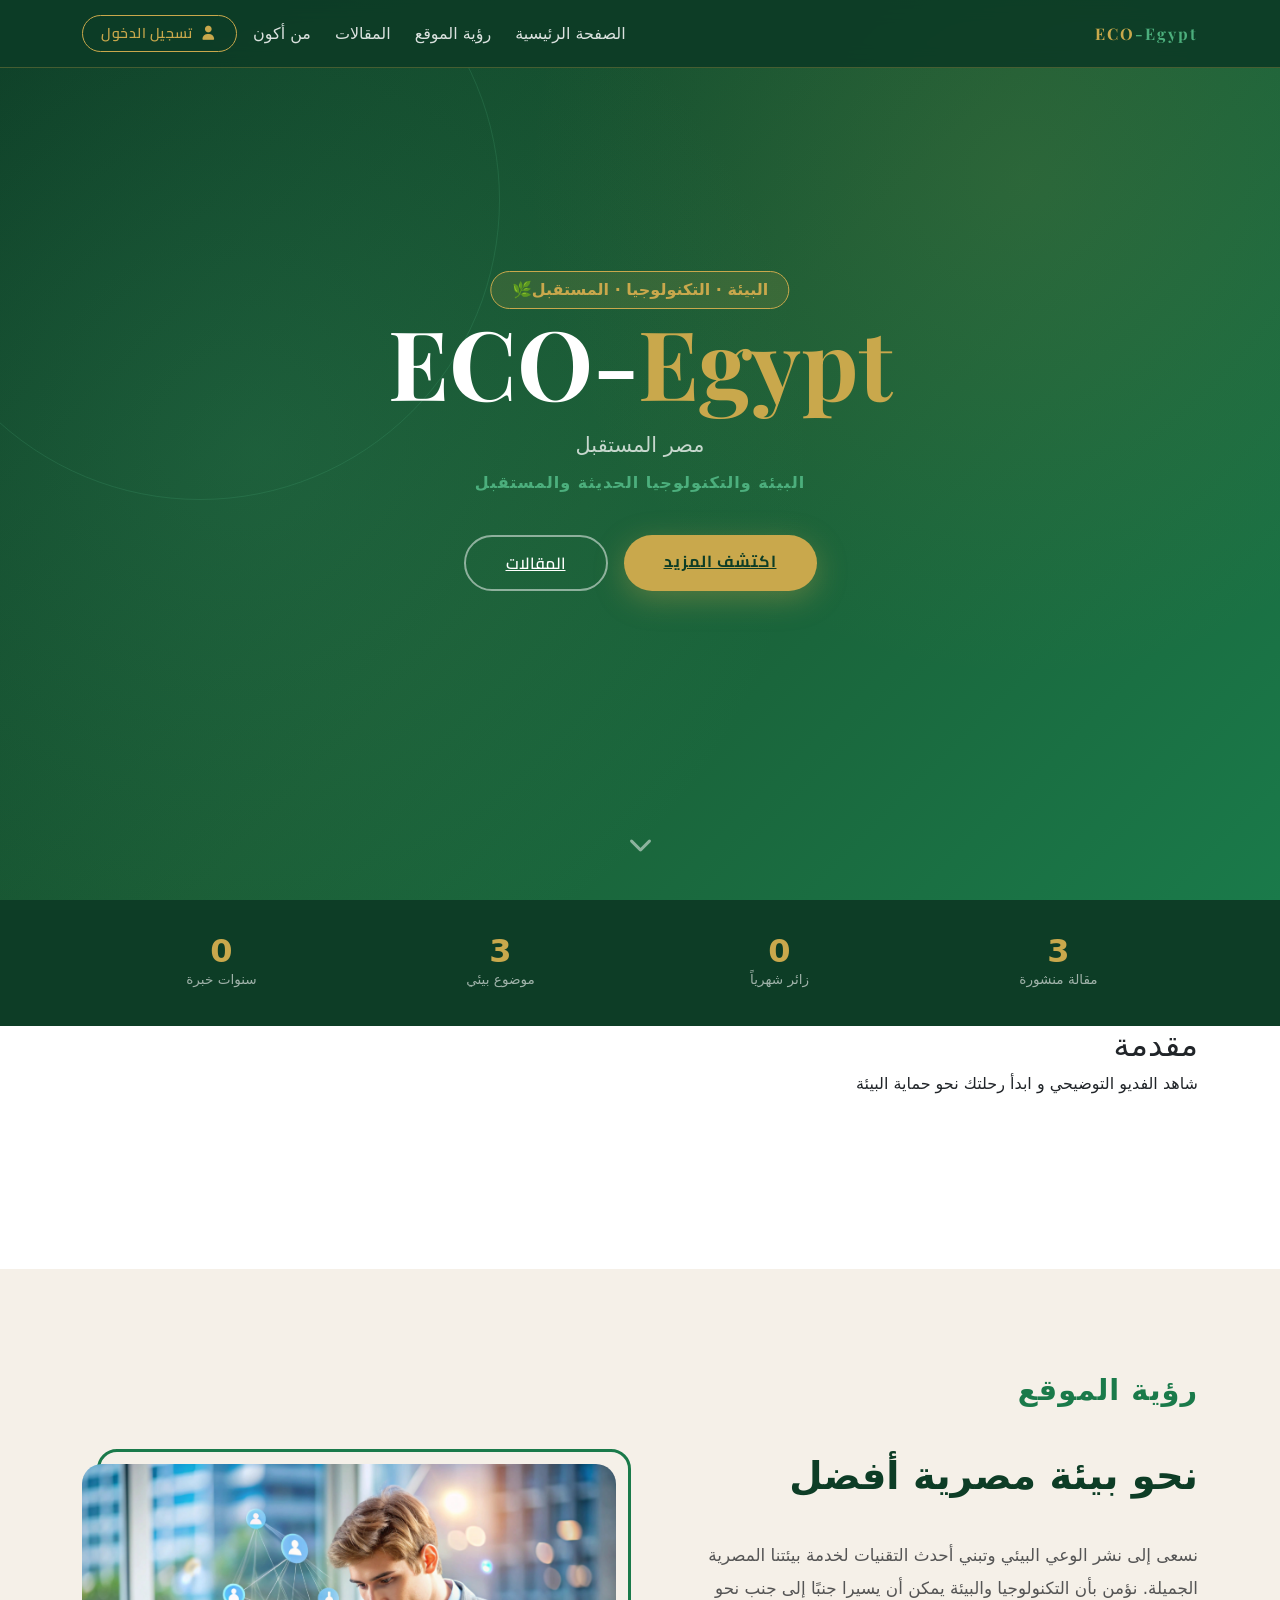
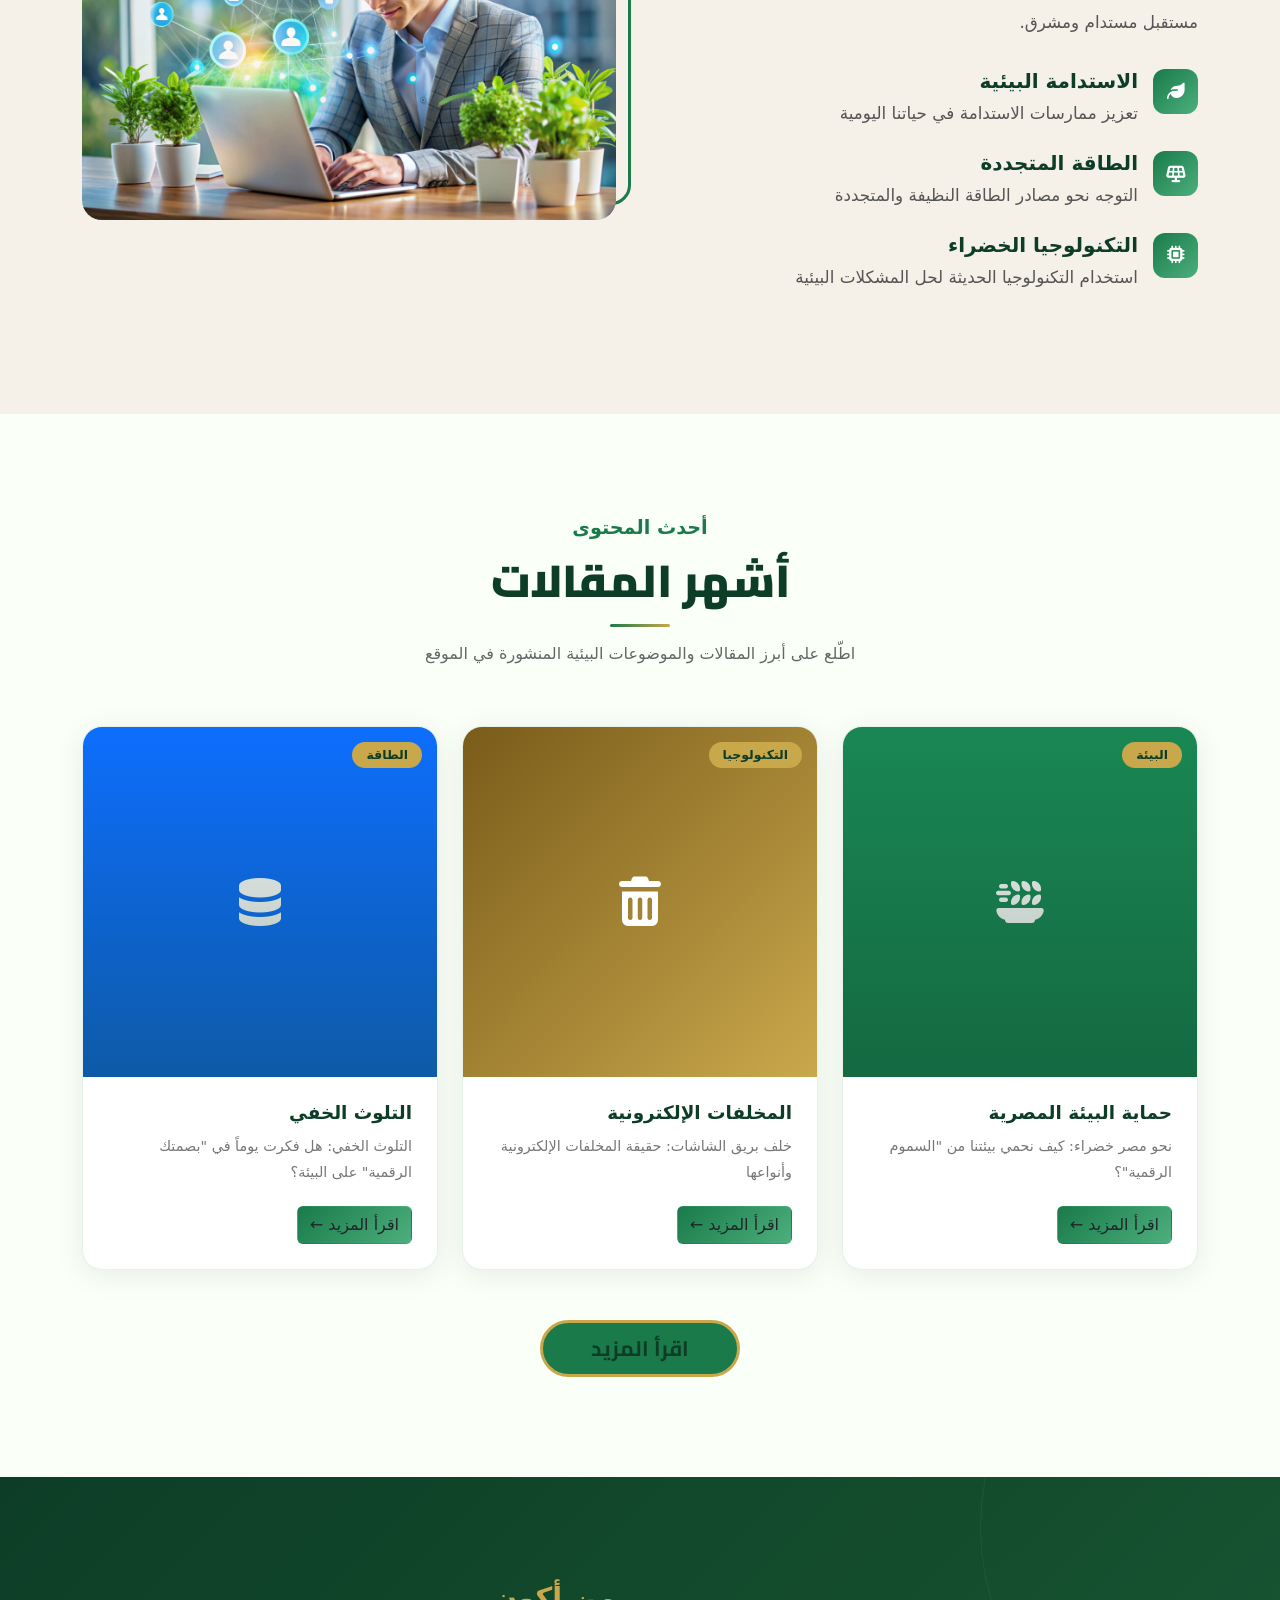
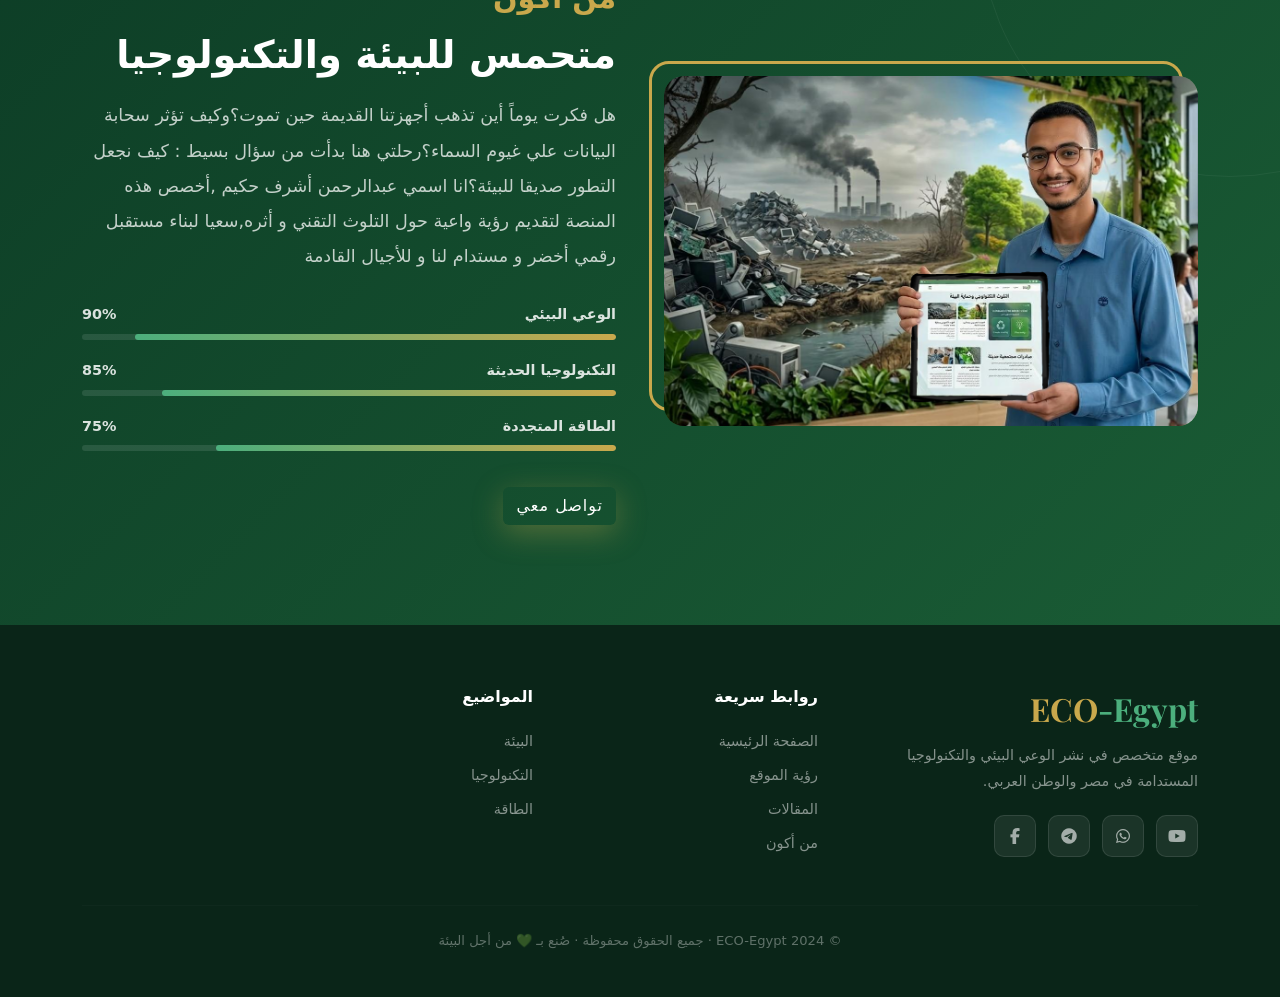
==== commit 6743a47c: "Add files via upload" ====
--- a/index.html
+++ b/index.html
@@ -90,25 +90,25 @@
             <div class="row g-0">
                 <div class="col-6 col-md-3">
                     <div class="stat-item">
-                        <span class="stat-number">+50</span>
+                        <span class="stat-number">3</span>
                         <span class="stat-label">مقالة منشورة</span>
                     </div>
                 </div>
                 <div class="col-6 col-md-3">
                     <div class="stat-item">
-                        <span class="stat-number">10K</span>
+                        <span class="stat-number">0</span>
                         <span class="stat-label">زائر شهرياً</span>
-                    </div>
-                </div>
-                <div class="col-6 col-md-3">
-                    <div class="stat-item">
-                        <span class="stat-number">+20</span>
-                        <span class="stat-label">موضوع بيئي</span>
                     </div>
                 </div>
                 <div class="col-6 col-md-3">
                     <div class="stat-item">
                         <span class="stat-number">3</span>
+                        <span class="stat-label">موضوع بيئي</span>
+                    </div>
+                </div>
+                <div class="col-6 col-md-3">
+                    <div class="stat-item">
+                        <span class="stat-number">0</span>
                         <span class="stat-label">سنوات خبرة</span>
                     </div>
                 </div>
@@ -242,6 +242,7 @@
                     </div>
                 </div>
             </div>
+            <div class="btu-more"><a rel="stylesheet" href="pages/topic-menu.html" target="_blank">اقرأ المزيد</a></di>
         </div>
     </section>
 
--- a/CSS/main.css
+++ b/CSS/main.css
@@ -1,671 +1,1426 @@
 :root {
-            --eco-green: #1a7a4a;
-            --eco-light: #4caf7d;
-            --eco-dark: #0d3d26;
-            --eco-gold: #c9a84c;
-            --eco-cream: #f5f0e8;
-            --eco-white: #fafff8;
-        }
-
-        * { box-sizing: border-box; }
-
-        body {
-            font-family: 'Cairo', sans-serif;
-            background-color: var(--eco-white);
-            color: #1a1a1a;
-            overflow-x: hidden;
-        }
-
-        /* ========== NAVBAR ========== */
-        .navbar-custom {
-            background: rgba(13, 61, 38, 0.95);
-            backdrop-filter: blur(10px);
-            padding: 15px 0;
-            position: fixed;
-            top: 0;
-            width: 100%;
-            z-index: 1000;
-            border-bottom: 1px solid rgba(201, 168, 76, 0.3);
-        }
-
-        .navbar-brand {
-            font-family: 'Playfair Display', serif;
-            font-size: 1.8rem;
-            font-weight: 700;
-            color: var(--eco-gold) !important;
-            letter-spacing: 2px;
-        }
-
-        .navbar-brand span {
-            color: var(--eco-light);
-        }
-
-        .nav-link {
-            color: rgba(255,255,255,0.85) !important;
-            font-weight: 600;
-            margin: 0 8px;
-            font-size: 0.95rem;
-            position: relative;
-            transition: color 0.3s;
-        }
-
-        .nav-link::after {
-            content: '';
-            position: absolute;
-            bottom: -4px;
-            right: 0;
-            width: 0;
-            height: 2px;
-            background: var(--eco-gold);
-            transition: width 0.3s;
-        }
-
-        .nav-link:hover {
-            color: var(--eco-gold) !important;
-        }
-
-        .nav-link:hover::after {
-            width: 100%;
-        }
-
-        .navbar-toggler {
-            border-color: var(--eco-gold);
-        }
-
-        .navbar-toggler-icon {
-            filter: invert(1);
-        }
-
-        /* ========== LANDING PAGE ========== */
-        .landing-page {
-            min-height: 100vh;
-            background: linear-gradient(135deg, var(--eco-dark) 0%, #1a5c35 50%, var(--eco-green) 100%);
-            position: relative;
-            display: flex;
-            align-items: center;
-            overflow: hidden;
-        }
-
-        .landing-page::before {
-            content: '';
-            position: absolute;
-            inset: 0;
-            background-image:
-                radial-gradient(circle at 20% 50%, rgba(76, 175, 125, 0.15) 0%, transparent 50%),
-                radial-gradient(circle at 80% 20%, rgba(201, 168, 76, 0.1) 0%, transparent 40%);
-        }
-
-        /* Animated circles */
-        .landing-page::after {
-            content: '';
-            position: absolute;
-            width: 600px;
-            height: 600px;
-            border: 1px solid rgba(76, 175, 125, 0.2);
-            border-radius: 50%;
-            top: -100px;
-            left: -100px;
-            animation: rotateSlow 20s linear infinite;
-        }
-
-        @keyframes rotateSlow {
-            from { transform: rotate(0deg); }
-            to { transform: rotate(360deg); }
-        }
-
-        .landing-content {
-            position: relative;
-            z-index: 2;
-            text-align: center;
-            animation: fadeInUp 1s ease both;
-        }
-
-        @keyframes fadeInUp {
-            from { opacity: 0; transform: translateY(40px); }
-            to { opacity: 1; transform: translateY(0); }
-        }
-
-        .landing-content .eco-badge {
-            display: inline-block;
-            background: rgba(201, 168, 76, 0.15);
-            border: 1px solid var(--eco-gold);
-            color: var(--eco-gold);
-            padding: 6px 20px;
-            border-radius: 50px;
-            font-size: 1rem;
-            font-weight: 600;
-            margin-bottom: 20px;
-        }
-
-        .landing-content h1 {
-            font-family: 'Playfair Display', serif;
-            font-size: clamp(3rem, 8vw, 6rem);
-            color: #fff;
-            font-weight: 700;
-            line-height: 1.1;
-            margin-bottom: 15px;
-        }
-
-        .landing-content h1 span {
-            color: var(--eco-gold);
-        }
-
-        .landing-content .subtitle {
-            font-size: 1.3rem;
-            color: rgba(255,255,255,0.75);
-            font-weight: 300;
-            margin-bottom: 10px;
-        }
-
-        .landing-content .tagline {
-            font-size: 1rem;
-            color: var(--eco-light);
-            font-weight: 600;
-            letter-spacing: 1px;
-            margin-bottom: 40px;
-        }
-
-
-        .btn-eco-primary {
-            background: var(--eco-gold);
-            color: var(--eco-dark);
-            border: none;
-            padding: 14px 40px;
-            border-radius: 50px;
-            font-family: 'Cairo', sans-serif;
-            font-weight: 700;
-            font-size: 1rem;
-            letter-spacing: 1px;
-            transition: all 0.3s;
-            box-shadow: 0 8px 30px rgba(201, 168, 76, 0.35);
-        }
-
-        .btn-eco-primary:hover {
-            background: #fff;
-            color: var(--eco-dark);
-            transform: translateY(-3px);
-            box-shadow: 0 15px 40px rgba(201, 168, 76, 0.4);
-        }
-
-        .btn-eco-outline {
-            background: transparent;
-            color: #fff;
-            border: 2px solid rgba(255,255,255,0.5);
-            padding: 14px 40px;
-            border-radius: 50px;
-            font-family: 'Cairo', sans-serif;
-            font-weight: 600;
-            font-size: 1rem;
-            transition: all 0.3s;
-        }
-
-        .btn-eco-outline:hover {
-            border-color: #fff;
-            background: rgba(255,255,255,0.1);
-            color: #fff;
-        }
-
-        /* Scroll indicator */
-        .scroll-indicator {
-            position: absolute;
-            bottom: 40px;
-            left: 50%;
-            transform: translateX(-50%);
-            z-index: 2;
-            animation: bounce 2s infinite;
-        }
-
-        .scroll-indicator i {
-            color: rgba(255,255,255,0.5);
-            font-size: 1.5rem;
-        }
-
-        @keyframes bounce {
-            0%, 100% { transform: translateX(-50%) translateY(0); }
-            50% { transform: translateX(-50%) translateY(-10px); }
-        }
-
-        /* ========== STATS BAR ========== */
-        .stats-bar {
-            background: var(--eco-dark);
-            padding: 25px 0;
-        }
-
-        .stat-item {
-            text-align: center;
-            color: #fff;
-            padding: 10px;
-        }
-
-        .stat-number {
-            font-size: 2rem;
-            font-weight: 900;
-            color: var(--eco-gold);
-            display: block;
-            line-height: 1;
-        }
-
-        .stat-label {
-            font-size: 0.85rem;
-            color: rgba(255,255,255,0.6);
-            margin-top: 5px;
-        }
-
-        /* ========== SECTION HEADINGS ========== */
-        .section-heading {
-            text-align: center;
-            margin-bottom: 60px;
-        }
-
-        .section-heading .overline {
-            color: var(--eco-green);
-            font-size: 1.2rem;
-            font-weight: 700;
-            text-transform: uppercase;
-            display: block;
-            margin-bottom: 12px;
-        }
-
-        .section-heading h2 {
-            font-family: 'Cairo', sans-serif;
-            font-size: clamp(1.8rem, 4vw, 2.8rem);
-            font-weight: 900;
-            color: var(--eco-dark);
-            margin-bottom: 15px;
-        }
-
-        .section-heading p {
-            color: #666;
-            font-size: 1rem;
-            max-width: 500px;
-            margin: 0 auto;
-        }
-
-        .divider {
-            width: 60px;
-            height: 3px;
-            background: linear-gradient(to right, var(--eco-green), var(--eco-gold));
-            margin: 15px auto;
-            border-radius: 2px;
-        }
-
-        /* ========== INFO SECTION ========== */
-        .info-web {
-            padding: 100px 0;
-            background: var(--eco-cream);
-        }
-
-        .info-web .text-content h2 {
-            font-size: clamp(1.8rem, 3vw, 2.5rem);
-            font-weight: 900;
-            color: var(--eco-dark);
-            margin-bottom: 20px;
-        }
-
-        .info-web .text-content p {
-            color: #555;
-            font-size: 1.05rem;
-            line-height: 2;
-        }
-
-        .info-image-wrapper {
-            position: relative;
-        }
-
-        .info-image-wrapper::before {
-            content: '';
-            position: absolute;
-            top: -15px;
-            right: -15px;
-            width: 100%;
-            height: 100%;
-            border: 3px solid var(--eco-green);
-            border-radius: 20px;
-            z-index: 0;
-        }
-
-        .info-image-wrapper img {
-            width: 100%;
-            border-radius: 20px;
-            position: relative;
-            z-index: 1;
-            object-fit: cover;
-        }
-
-        .feature-item {
-            display: flex;
-            align-items: flex-start;
-            gap: 15px;
-            margin-bottom: 20px;
-        }
-
-        .feature-icon {
-            width: 45px;
-            height: 45px;
-            background: linear-gradient(135deg, var(--eco-green), var(--eco-light));
-            border-radius: 12px;
-            display: flex;
-            align-items: center;
-            justify-content: center;
-            flex-shrink: 0;
-        }
-
-        .feature-icon i {
-            color: #fff;
-            font-size: 1.1rem;
-        }
-
-        .feature-text h5 {
-            font-weight: 700;
-            color: var(--eco-dark);
-            margin-bottom: 4px;
-        }
-
-        .feature-text p {
-            color: #777;
-            font-size: 0.9rem;
-            margin: 0;
-        }
-
-        /* ========== TOPICS / CARDS ========== */
-        .topics {
-            padding: 100px 0;
-            background: var(--eco-white);
-        }
-
-        .eco-card {
-            background: #fff;
-            border-radius: 20px;
-            overflow: hidden;
-            box-shadow: 0 5px 30px rgba(0,0,0,0.08);
-            transition: all 0.4s cubic-bezier(0.175, 0.885, 0.32, 1.275);
-            height: 100%;
-            border: 1px solid rgba(26, 122, 74, 0.1);
-        }
-
-        .eco-card:hover {
-            transform: translateY(-12px);
-            box-shadow: 0 20px 60px rgba(26, 122, 74, 0.2);
-        }
-
-        .eco-card .card-img-top {
-            height: 350px;
-            object-fit: cover;
-            transition: transform 0.5s;
-        }
-
-        .eco-card:hover .card-img-top {
-            transform: scale(1.05);
-        }
-
-        .eco-card .img-wrapper {
-            overflow: hidden;
-            position: relative;
-        }
-
-        .eco-card .img-wrapper::after {
-            content: '';
-            position: absolute;
-            inset: 0;
-            background: linear-gradient(to top, rgba(13,61,38,0.4), transparent);
-        }
-
-        .eco-card .card-category {
-            position: absolute;
-            top: 15px;
-            right: 15px;
-            background: var(--eco-gold);
-            color: var(--eco-dark);
-            padding: 4px 14px;
-            border-radius: 50px;
-            font-size: 0.78rem;
-            font-weight: 700;
-            z-index: 1;
-        }
-
-        .eco-card .card-body {
-            padding: 25px;
-        }
-
-        .eco-card .card-title {
-            font-weight: 800;
-            color: var(--eco-dark);
-            font-size: 1.15rem;
-            margin-bottom: 10px;
-        }
-
-        .eco-card .card-text {
-            color: #777;
-            font-size: 0.9rem;
-            line-height: 1.8;
-            margin-bottom: 20px;
-        }
-
-        .btn-eco-card {
-            background: linear-gradient(135deg, var(--eco-green), var(--eco-light));
-            color: #fff;
-            border: none;
-            padding: 10px 25px;
-            border-radius: 50px;
-            font-family: 'Cairo', sans-serif;
-            font-weight: 700;
-            font-size: 0.9rem;
-            transition: all 0.3s;
-        }
-
-        .btn-eco-card:hover {
-            transform: translateX(-5px);
-            box-shadow: 0 8px 20px rgba(26, 122, 74, 0.35);
-            color: #fff;
-        }
-
-        /* Placeholder image for cards */
-        .card-img-placeholder {
-            height: 350px;
-            display: flex;
-            align-items: center;
-            justify-content: center;
-            font-size: 3rem;
-        }
-
-        .card-img-placeholder.green {
-            background: linear-gradient(135deg, #1a7a4a, #4caf7d);
-        }
-
-        .card-img-placeholder.teal {
-            background: linear-gradient(135deg, #0d6e6e, #2db8b8);
-        }
-
-        .card-img-placeholder.gold {
-            background: linear-gradient(135deg, #7a5c1a, #c9a84c);
-        }
-
-        /* ========== ABOUT ========== */
-        .about {
-            padding: 100px 0;
-            background: linear-gradient(135deg, var(--eco-dark) 0%, #1a5c35 100%);
-            position: relative;
-            overflow: hidden;
-        }
-
-        .about::before {
-            content: '';
-            position: absolute;
-            width: 500px;
-            height: 500px;
-            border: 1px solid rgba(255,255,255,0.05);
-            border-radius: 50%;
-            top: -200px;
-            right: -200px;
-        }
-
-        .about .text-content h2 {
-            font-size: clamp(1.8rem, 3vw, 2.5rem);
-            font-weight: 900;
-            color: #fff;
-            margin-bottom: 20px;
-        }
-
-        .about .text-content p {
-            color: rgba(255,255,255,0.75);
-            font-size: 1.05rem;
-            line-height: 2;
-        }
-
-        .about .img-wrapper {
-            position: relative;
-        }
-
-        .about .img-wrapper::before {
-            content: '';
-            position: absolute;
-            top: -15px;
-            left: -15px;
-            width: 100%;
-            height: 100%;
-            border: 3px solid var(--eco-gold);
-            border-radius: 20px;
-            z-index: 0;
-        }
-
-        .about .img-wrapper img {
-            width: 100%;
-            border-radius: 20px;
-            position: relative;
-            z-index: 1;
-            object-fit: cover;
-        }
-
-        .about-img-placeholder {
-            height: 350px;
-            border-radius: 20px;
-            background: linear-gradient(135deg, rgba(76,175,125,0.3), rgba(201,168,76,0.3));
-            display: flex;
-            align-items: center;
-            justify-content: center;
-            font-size: 5rem;
-            position: relative;
-            z-index: 1;
-        }
-
-        .skill-bar {
-            margin-bottom: 20px;
-        }
-
-        .skill-bar .skill-name {
-            display: flex;
-            justify-content: space-between;
-            color: rgba(255,255,255,0.85);
-            font-size: 0.9rem;
-            font-weight: 600;
-            margin-bottom: 8px;
-        }
-
-        .skill-bar .progress {
-            height: 6px;
-            border-radius: 10px;
-            background: rgba(255,255,255,0.1);
-        }
-
-        .skill-bar .progress-bar {
-            border-radius: 10px;
-            background: linear-gradient(to right, var(--eco-light), var(--eco-gold));
-        }
-
-        /* ========== FOOTER ========== */
-        .footer {
-            background: #0a2518;
-            padding: 60px 0 30px;
-        }
-
-        .footer-brand {
-            font-family: 'Playfair Display', serif;
-            font-size: 2rem;
-            font-weight: 700;
-            color: var(--eco-gold);
-        }
-
-        .footer-brand span {
-            color: var(--eco-light);
-        }
-
-        .footer-desc {
-            color: rgba(255,255,255,0.5);
-            font-size: 0.9rem;
-            margin-top: 10px;
-            line-height: 1.8;
-        }
-
-        .footer-title {
-            color: #fff;
-            font-weight: 700;
-            margin-bottom: 20px;
-            font-size: 1rem;
-        }
-
-        .footer-links {
-            list-style: none;
-            padding: 0;
-            margin: 0;
-        }
-
-        .footer-links li {
-            margin-bottom: 10px;
-        }
-
-        .footer-links a {
-            color: rgba(255,255,255,0.5);
-            text-decoration: none;
-            font-size: 0.9rem;
-            transition: color 0.3s;
-        }
-
-        .footer-links a:hover {
-            color: var(--eco-gold);
-        }
-
-        .social-icons {
-            display: flex;
-            gap: 12px;
-            margin-top: 20px;
-        }
-
-        .social-icon {
-            width: 42px;
-            height: 42px;
-            background: rgba(255,255,255,0.07);
-            border: 1px solid rgba(255,255,255,0.1);
-            border-radius: 10px;
-            display: flex;
-            align-items: center;
-            justify-content: center;
-            color: rgba(255,255,255,0.6);
-            font-size: 1rem;
-            transition: all 0.3s;
-            text-decoration: none;
-        }
-
-        .social-icon:hover {
-            background: var(--eco-green);
-            border-color: var(--eco-green);
-            color: #fff;
-            transform: translateY(-3px);
-        }
-
-        .footer-divider {
-            border-color: rgba(255,255,255,0.08);
-            margin: 40px 0 25px;
-        }
-
-        .footer-bottom {
-            color: rgba(255,255,255,0.35);
-            font-size: 0.82rem;
-            text-align: center;
-        }
-
-        /* ========== RESPONSIVE ========== */
-        @media (max-width: 768px) {
-            .info-image-wrapper { margin-top: 40px; }
-            .about .img-wrapper { margin-bottom: 40px; }
-            .about .row { flex-direction: column-reverse; }
-        }+    --eco-green: #1a7a4a;
+    --eco-light: #4caf7d;
+    --eco-dark: #0d3d26;
+    --eco-gold: #c9a84c;
+    --eco-cream: #f5f0e8;
+    --eco-white: #fafff8;
+}
+
+* { box-sizing: border-box; }
+
+html, body {
+    overflow-x: hidden;
+    max-width: 100%;
+}
+
+body {
+    font-family: 'Cairo', sans-serif;
+    background-color: var(--eco-white);
+    color: #1a1a1a;
+    overflow-x: hidden;
+}
+
+/* ========== NAVBAR ========== */
+.navbar-custom {
+    background: rgba(13, 61, 38, 0.95);
+    backdrop-filter: blur(10px);
+    padding: 15px 0;
+    position: fixed;
+    top: 0;
+    right: 0;       
+    width: 100%;    
+    z-index: 1000;
+    border-bottom: 1px solid rgba(201, 168, 76, 0.3);
+}
+
+@media (max-width: 768px) {
+    .navbar-custom { right: 0; width: 100%; }  /* ← أضف ده */
+    .info-image-wrapper { margin-top: 40px; }
+    .about .img-wrapper { margin-bottom: 40px; }
+    .about .row { flex-direction: column-reverse; }
+}
+
+.navbar-brand {
+    font-family: 'Playfair Display', serif;
+    font-size: 1.8rem;
+    font-weight: 700;
+    color: var(--eco-gold) !important;
+    letter-spacing: 2px;
+}
+
+.navbar-brand span {
+    color: var(--eco-light);
+}
+
+.nav-link {
+    color: rgba(255,255,255,0.85) !important;
+    font-weight: 600;
+    margin: 0 8px;
+    font-size: 0.95rem;
+    position: relative;
+    transition: color 0.3s;
+}
+
+.nav-link::after {
+    content: '';
+    position: absolute;
+    bottom: -4px;
+    right: 0;
+    width: 0;
+    height: 2px;
+    background: var(--eco-gold);
+    transition: width 0.3s;
+}
+
+.nav-link:hover {
+    color: var(--eco-gold) !important;
+}
+
+.nav-link:hover::after {
+    width: 100%;
+}
+
+.navbar-toggler {
+    border-color: var(--eco-gold);
+}
+
+.navbar-toggler-icon {
+    filter: invert(1);
+}
+
+/* ========== LANDING PAGE ========== */
+.landing-page {
+    min-height: 100vh;
+    background: linear-gradient(135deg, var(--eco-dark) 0%, #1a5c35 50%, var(--eco-green) 100%);
+    position: relative;
+    display: flex;
+    align-items: center;
+    overflow: hidden;
+}
+
+.landing-page::before {
+    content: '';
+    position: absolute;
+    inset: 0;
+    background-image:
+        radial-gradient(circle at 20% 50%, rgba(76, 175, 125, 0.15) 0%, transparent 50%),
+        radial-gradient(circle at 80% 20%, rgba(201, 168, 76, 0.1) 0%, transparent 40%);
+}
+
+/* Animated circles */
+.landing-page::after {
+    content: '';
+    position: absolute;
+    width: 600px;
+    height: 600px;
+    border: 1px solid rgba(76, 175, 125, 0.2);
+    border-radius: 50%;
+    top: -100px;
+    left: -100px;
+    animation: rotateSlow 20s linear infinite;
+}
+
+@keyframes rotateSlow {
+    from { transform: rotate(0deg); }
+    to { transform: rotate(360deg); }
+}
+
+.landing-content {
+    position: relative;
+    z-index: 2;
+    text-align: center;
+    animation: fadeInUp 1s ease both;
+}
+
+@keyframes fadeInUp {
+    from { opacity: 0; transform: translateY(40px); }
+    to { opacity: 1; transform: translateY(0); }
+}
+
+.landing-content .eco-badge {
+    background: rgba(201, 168, 76, 0.15);
+    border: 1px solid var(--eco-gold);
+    color: var(--eco-gold);
+    padding: 6px 20px;
+    border-radius: 50px;
+    font-size: 1rem;
+    font-weight: 600;
+    transform: translate(50%, -100%);
+    position: absolute;
+}
+
+.landing-content h1 {
+    font-family: 'Playfair Display', serif;
+    font-size: clamp(3rem, 8vw, 6rem);
+    color: #fff;
+    font-weight: 700;
+    line-height: 1.1;
+    margin-bottom: 15px;
+}
+
+.landing-content h1 span {
+    color: var(--eco-gold);
+}
+
+.landing-content .subtitle {
+    font-size: 1.3rem;
+    color: rgba(255,255,255,0.75);
+    font-weight: 300;
+    margin-bottom: 10px;
+}
+
+.landing-content .tagline {
+    font-size: 1rem;
+    color: var(--eco-light);
+    font-weight: 600;
+    letter-spacing: 1px;
+    margin-bottom: 40px;
+}
+
+
+.btn-eco-primary {
+    background: var(--eco-gold);
+    color: var(--eco-dark);
+    border: none;
+    padding: 14px 40px;
+    border-radius: 50px;
+    font-family: 'Cairo', sans-serif;
+    font-weight: 700;
+    font-size: 1rem;
+    letter-spacing: 1px;
+    transition: all 0.3s;
+    box-shadow: 0 8px 30px rgba(201, 168, 76, 0.35);
+}
+
+.btn-eco-primary:hover {
+    background: #fff;
+    color: var(--eco-dark);
+    transform: translateY(-3px);
+    box-shadow: 0 15px 40px rgba(201, 168, 76, 0.4);
+}
+
+.span-2:hover {
+    background-color: var(--eco-cream);
+    color: var(--eco-green);
+}
+
+.btn-eco-outline {
+    background: transparent;
+    color: #fff;
+    border: 2px solid rgba(255,255,255,0.5);
+    padding: 14px 40px;
+    border-radius: 50px;
+    font-family: 'Cairo', sans-serif;
+    font-weight: 600;
+    font-size: 1rem;
+    transition: all 0.3s;
+}
+
+.btn-eco-outline:hover {
+    border-color: #fff;
+    background: rgba(255,255,255,0.1);
+    color: #fff;
+}
+
+/* Scroll indicator */
+.scroll-indicator {
+    position: absolute;
+    bottom: 40px;
+    left: 50%;
+    transform: translateX(-50%);
+    z-index: 2;
+    animation: bounce 2s infinite;
+}
+
+.scroll-indicator i {
+    color: rgba(255,255,255,0.5);
+    font-size: 1.5rem;
+}
+
+@keyframes bounce {
+    0%, 100% { transform: translateX(-50%) translateY(0); }
+    50% { transform: translateX(-50%) translateY(-10px); }
+}
+
+/* ========== STATS BAR ========== */
+.stats-bar {
+    background: var(--eco-dark);
+    padding: 25px 0;
+}
+
+.stat-item {
+    text-align: center;
+    color: #fff;
+    padding: 10px;
+}
+
+.stat-number {
+    font-size: 2rem;
+    font-weight: 900;
+    color: var(--eco-gold);
+    display: block;
+    line-height: 1;
+}
+
+.stat-label {
+    font-size: 0.85rem;
+    color: rgba(255,255,255,0.6);
+    margin-top: 5px;
+}
+
+/* ========== SECTION HEADINGS ========== */
+.section-heading {
+    text-align: center;
+    margin-bottom: 60px;
+}
+
+.section-heading .overline {
+    color: var(--eco-green);
+    font-size: 1.2rem;
+    font-weight: 700;
+    text-transform: uppercase;
+    display: block;
+    margin-bottom: 12px;
+}
+
+.section-heading h2 {
+    font-family: 'Cairo', sans-serif;
+    font-size: clamp(1.8rem, 4vw, 2.8rem);
+    font-weight: 900;
+    color: var(--eco-dark);
+    margin-bottom: 15px;
+}
+
+.section-heading p {
+    color: #666;
+    font-size: 1rem;
+    max-width: 500px;
+    margin: 0 auto;
+}
+
+.divider {
+    width: 60px;
+    height: 3px;
+    background: linear-gradient(to right, var(--eco-green), var(--eco-gold));
+    margin: 15px auto;
+    border-radius: 2px;
+}
+
+/* ========== INFO SECTION ========== */
+.info-web {
+    padding: 100px 0;
+    background: var(--eco-cream);
+}
+
+.info-web .text-content h2 {
+    font-size: clamp(1.8rem, 3vw, 2.5rem);
+    font-weight: 900;
+    color: var(--eco-dark);
+    margin-bottom: 20px;
+}
+
+.info-web .text-content p {
+    color: #555;
+    font-size: 1.05rem;
+    line-height: 2;
+}
+
+.info-image-wrapper {
+    position: relative;
+}
+
+.info-image-wrapper::before {
+    content: '';
+    position: absolute;
+    top: -15px;
+    right: -15px;
+    width: 100%;
+    height: 100%;
+    border: 3px solid var(--eco-green);
+    border-radius: 20px;
+    z-index: 0;
+}
+
+.info-image-wrapper img {
+    width: 100%;
+    border-radius: 20px;
+    position: relative;
+    z-index: 1;
+    object-fit: cover;
+}
+
+.feature-item {
+    display: flex;
+    align-items: flex-start;
+    gap: 15px;
+    margin-bottom: 20px;
+}
+
+.feature-icon {
+    width: 45px;
+    height: 45px;
+    background: linear-gradient(135deg, var(--eco-green), var(--eco-light));
+    border-radius: 12px;
+    display: flex;
+    align-items: center;
+    justify-content: center;
+    flex-shrink: 0;
+}
+
+.feature-icon i {
+    color: #fff;
+    font-size: 1.1rem;
+}
+
+.feature-text h5 {
+    font-weight: 700;
+    color: var(--eco-dark);
+    margin-bottom: 4px;
+}
+
+.feature-text p {
+    color: #777;
+    font-size: 0.9rem;
+    margin: 0;
+}
+
+/* ========== TOPICS / CARDS ========== */
+.topics {
+    padding: 100px 0;
+    background: var(--eco-white);
+}
+
+.eco-card {
+    background: #fff;
+    border-radius: 20px;
+    overflow: hidden;
+    box-shadow: 0 5px 30px rgba(0,0,0,0.08);
+    transition: all 0.4s cubic-bezier(0.175, 0.885, 0.32, 1.275);
+    height: 100%;
+    border: 1px solid rgba(26, 122, 74, 0.1);
+}
+
+.eco-card:hover {
+    transform: translateY(-12px);
+    box-shadow: 0 20px 60px rgba(26, 122, 74, 0.2);
+}
+
+.eco-card .card-img-top {
+    height: 350px;
+    object-fit: cover;
+    transition: transform 0.5s;
+}
+
+.eco-card:hover .card-img-top {
+    transform: scale(1.05);
+}
+
+.eco-card .img-wrapper {
+    overflow: hidden;
+    position: relative;
+}
+
+.eco-card .img-wrapper::after {
+    content: '';
+    position: absolute;
+    inset: 0;
+    background: linear-gradient(to top, rgba(13,61,38,0.4), transparent);
+}
+
+.eco-card .card-category {
+    position: absolute;
+    top: 15px;
+    right: 15px;
+    background: var(--eco-gold);
+    color: var(--eco-dark);
+    padding: 4px 14px;
+    border-radius: 50px;
+    font-size: 0.78rem;
+    font-weight: 700;
+    z-index: 1;
+}
+
+.eco-card .card-body {
+    padding: 25px;
+}
+
+.eco-card .card-title {
+    font-weight: 800;
+    color: var(--eco-dark);
+    font-size: 1.15rem;
+    margin-bottom: 10px;
+}
+
+.eco-card .card-text {
+    color: #777;
+    font-size: 0.9rem;
+    line-height: 1.8;
+    margin-bottom: 20px;
+}
+
+.btn-eco-card {
+    background: linear-gradient(135deg, var(--eco-green), var(--eco-light));
+    color: #fff;
+    border: none;
+    padding: 10px 25px;
+    border-radius: 50px;
+    font-family: 'Cairo', sans-serif;
+    font-weight: 700;
+    font-size: 0.9rem;
+    transition: all 0.3s;
+}
+
+.btn-eco-card:hover {
+    transform: translateX(-5px);
+    box-shadow: 0 8px 20px rgba(26, 122, 74, 0.35);
+    color: #fff;
+}
+
+/* Placeholder image for cards */
+.card-img-placeholder {
+    height: 350px;
+    display: flex;
+    align-items: center;
+    justify-content: center;
+    font-size: 3rem;
+}
+
+.card-img-placeholder.green {
+    background: linear-gradient(135deg, #1a7a4a, #4caf7d);
+}
+
+.card-img-placeholder.teal {
+    background: linear-gradient(135deg, #0d6e6e, #2db8b8);
+}
+
+.card-img-placeholder.gold {
+    background: linear-gradient(135deg, #7a5c1a, #c9a84c);
+}
+
+div.btu-more {
+    text-align: center;
+    padding: 10px;
+    border-radius: 100px;
+    border: solid 3px var(--eco-gold);
+    width: 200px;
+    background-color: var(--eco-green);
+    margin-right: auto;
+    margin-left: auto;
+    margin-top: 50px;
+}
+
+div.btu-more a {
+    text-decoration: none;
+    font-family: 'Cairo'; 
+    font-size: 21px;
+    font-weight: 700;
+    color: var(--eco-dark);
+}
+
+div.btu-more:hover{
+    transition: 150ms;
+    transform: scale(1.15);
+    background-color: #ffffff;
+}
+
+
+
+/* ========== ABOUT ========== */
+.about {
+    padding: 100px 0;
+    background: linear-gradient(135deg, var(--eco-dark) 0%, #1a5c35 100%);
+    position: relative;
+    overflow: hidden;
+}
+
+.about::before {
+    content: '';
+    position: absolute;
+    width: 500px;
+    height: 500px;
+    border: 1px solid rgba(255,255,255,0.05);
+    border-radius: 50%;
+    top: -200px;
+    right: -200px;
+}
+
+.about .text-content h2 {
+    font-size: clamp(1.8rem, 3vw, 2.5rem);
+    font-weight: 900;
+    color: #fff;
+    margin-bottom: 20px;
+}
+
+.about .text-content p {
+    color: rgba(255,255,255,0.75);
+    font-size: 1.05rem;
+    line-height: 2;
+}
+
+.about .img-wrapper {
+    position: relative;
+}
+
+.about .img-wrapper::before {
+    content: '';
+    position: absolute;
+    top: -15px;
+    left: -15px;
+    width: 100%;
+    height: 100%;
+    border: 3px solid var(--eco-gold);
+    border-radius: 20px;
+    z-index: 0;
+}
+
+.about .img-wrapper img {
+    width: 100%;
+    height: 100%;
+    border-radius: 20px;
+    position: relative;
+    z-index: 1;
+    object-fit: cover;
+}
+
+.about-img-placeholder {
+    height: 350px;
+    border-radius: 20px;
+    background: linear-gradient(135deg, rgba(76,175,125,0.3), rgba(201,168,76,0.3));
+    display: flex;
+    align-items: center;
+    justify-content: center;
+    font-size: 5rem;
+    position: relative;
+    z-index: 1;
+}
+
+.skill-bar {
+    margin-bottom: 20px;
+}
+
+.skill-bar .skill-name {
+    display: flex;
+    justify-content: space-between;
+    color: rgba(255,255,255,0.85);
+    font-size: 0.9rem;
+    font-weight: 600;
+    margin-bottom: 8px;
+}
+
+.skill-bar .progress {
+    height: 6px;
+    border-radius: 10px;
+    background: rgba(255,255,255,0.1);
+}
+
+.skill-bar .progress-bar {
+    border-radius: 10px;
+    background: linear-gradient(to right, var(--eco-light), var(--eco-gold));
+}
+
+/* ========== FOOTER ========== */
+.footer {
+    background: #0a2518;
+    padding: 60px 0 30px;
+}
+
+.footer-brand {
+    font-family: 'Playfair Display', serif;
+    font-size: 2rem;
+    font-weight: 700;
+    color: var(--eco-gold);
+}
+
+.footer-brand span {
+    color: var(--eco-light);
+}
+
+.footer-desc {
+    color: rgba(255,255,255,0.5);
+    font-size: 0.9rem;
+    margin-top: 10px;
+    line-height: 1.8;
+}
+
+.footer-title {
+    color: #fff;
+    font-weight: 700;
+    margin-bottom: 20px;
+    font-size: 1rem;
+}
+
+.footer-links {
+    list-style: none;
+    padding: 0;
+    margin: 0;
+}
+
+.footer-links li {
+    margin-bottom: 10px;
+}
+
+.footer-links a {
+    color: rgba(255,255,255,0.5);
+    text-decoration: none;
+    font-size: 0.9rem;
+    transition: color 0.3s;
+}
+
+.footer-links a:hover {
+    color: var(--eco-gold);
+}
+
+.social-icons {
+    display: flex;
+    gap: 12px;
+    margin-top: 20px;
+}
+
+.social-icon {
+    width: 42px;
+    height: 42px;
+    background: rgba(255,255,255,0.07);
+    border: 1px solid rgba(255,255,255,0.1);
+    border-radius: 10px;
+    display: flex;
+    align-items: center;
+    justify-content: center;
+    color: rgba(255,255,255,0.6);
+    font-size: 1rem;
+    transition: all 0.3s;
+    text-decoration: none;
+}
+
+.social-icon:hover {
+    background: var(--eco-green);
+    border-color: var(--eco-green);
+    color: #fff;
+    transform: translateY(-3px);
+}
+
+.footer-divider {
+    border-color: rgba(255,255,255,0.08);
+    margin: 40px 0 25px;
+}
+
+.footer-bottom {
+    color: rgba(255,255,255,0.35);
+    font-size: 0.82rem;
+    text-align: center;
+}
+
+/* ============================================================
+   ACCOUNT — زر تسجيل الدخول في الـ Navbar
+   ============================================================
+   هذا الزر يُستبدل الـ div القديم ويظهر في الـ Desktop Nav
+   يتضمن: أيقونة المستخدم + نص "تسجيل الدخول"
+   ============================================================ */
+.login-trigger-btn {
+    /* التصميم الأساسي للزر: حدود ذهبية + خلفية شفافة */
+    display: flex;
+    align-items: center;
+    gap: 8px;
+    background: transparent;
+    border: 1.5px solid var(--eco-gold);
+    color: var(--eco-gold);
+    padding: 7px 18px;
+    border-radius: 50px;
+    font-family: 'Cairo', sans-serif;
+    font-size: 0.88rem;
+    font-weight: 600;
+    cursor: pointer;
+    /* الانتقال السلس عند Hover */
+    transition: background 0.3s, color 0.3s, transform 0.2s, box-shadow 0.3s;
+    letter-spacing: 0.5px;
+}
+
+/* تأثير Hover للزر: يمتلئ بلون ذهبي */
+.login-trigger-btn:hover {
+    background: var(--eco-gold);
+    color: var(--eco-dark);
+    transform: translateY(-2px);
+    box-shadow: 0 6px 20px rgba(201, 168, 76, 0.35);
+}
+
+/* أيقونة المستخدم داخل الزر */
+.login-trigger-btn i {
+    font-size: 0.9rem;
+}
+
+
+/* ============================================================
+   LOGIN MODAL OVERLAY — الطبقة الخلفية الداكنة
+   ============================================================
+   تغطي كامل الشاشة وتُعتّم الصفحة خلف النافذة
+   تُفعَّل بإضافة class "active" عبر JavaScript
+   ============================================================ */
+.login-overlay {
+    /* تثبيت التغطية على كامل الشاشة */
+    position: fixed;
+    inset: 0;                              /* top:0, right:0, bottom:0, left:0 */
+    /* لون الخلفية الداكن الشفاف */
+    background: rgba(8, 28, 18, 0.85);
+    /* Blur للمحتوى خلف النافذة */
+    backdrop-filter: blur(8px);
+    /* يظهر فوق الـ navbar وكل العناصر */
+    z-index: 9999;
+    /* توسيط البطاقة أفقياً وعمودياً */
+    display: flex;
+    align-items: center;
+    justify-content: center;
+    padding: 20px;
+    /* مخفي بالكامل في البداية:
+       - opacity: 0     → شفاف بصرياً
+       - visibility     → مخفي كلياً (يمنع backdrop-filter من التأثير على الصفحة)
+       - pointer-events → لا يستقبل أي ضغطات */
+    opacity: 0;
+    visibility: hidden;
+    pointer-events: none;
+    transition: opacity 0.35s cubic-bezier(0.4, 0, 0.2, 1),
+                visibility 0.35s;
+}
+
+/* حالة "مفتوح" — تُضاف بواسطة JavaScript عند الضغط على الزر */
+.login-overlay.active {
+    opacity: 1;
+    visibility: visible;
+    pointer-events: all;
+}
+
+
+/* ============================================================
+   LOGIN CARD — البطاقة الرئيسية للنافذة
+   ============================================================
+   تصميم مقسوم (Split Layout):
+   - الجانب الأيمن (RTL): فورم تسجيل الدخول
+   - الجانب الأيسر: لوحة الهوية البصرية لـ ECO-Egypt
+   ============================================================ */
+.login-card {
+    /* أبعاد البطاقة */
+    width: 100%;
+    max-width: 900px;
+    min-height: 560px;
+    /* التخطيط المقسوم: عمودين جنباً إلى جنب */
+    display: flex;
+    flex-direction: row-reverse;          /* RTL: الفورم على اليمين */
+    /* التصميم البصري */
+    background: #fff;
+    border-radius: 24px;
+    overflow: hidden;
+    /* ظل عميق يُبرز البطاقة */
+    box-shadow: 0 40px 120px rgba(0, 0, 0, 0.5), 0 0 0 1px rgba(201, 168, 76, 0.15);
+    position: relative;
+    /* الحركة: تبدأ مُصغّرة وتكبر لحجمها الطبيعي */
+    transform: scale(0.92) translateY(30px);
+    transition: transform 0.4s cubic-bezier(0.34, 1.56, 0.64, 1);
+}
+
+/* عند فتح الـ overlay تعود البطاقة لحجمها الطبيعي */
+.login-overlay.active .login-card {
+    transform: scale(1) translateY(0);
+}
+
+
+/* ============================================================
+   LOGIN CLOSE BUTTON — زر الإغلاق (X)
+   ============================================================ */
+.login-close-btn {
+    /* تثبيت الزر في الزاوية العلوية اليسرى */
+    position: absolute;
+    top: 18px;
+    left: 18px;
+    z-index: 10;
+    /* تصميم الزر: دائري + خلفية فاتحة */
+    width: 36px;
+    height: 36px;
+    border-radius: 50%;
+    border: none;
+    background: rgba(0, 0, 0, 0.08);
+    color: #666;
+    font-size: 1rem;
+    cursor: pointer;
+    display: flex;
+    align-items: center;
+    justify-content: center;
+    transition: background 0.2s, color 0.2s, transform 0.2s;
+}
+
+.login-close-btn:hover {
+    background: rgba(220, 50, 50, 0.12);
+    color: #c0392b;
+    transform: rotate(90deg);             /* دوران 90 درجة عند Hover */
+}
+
+
+/* ============================================================
+   BRAND SIDE — الجانب الأيسر: لوحة الهوية البصرية
+   ============================================================
+   يحتوي على: الشعار + الوصف + قائمة المميزات
+   خلفية تدرجية خضراء تتناسب مع هوية ECO-Egypt
+   ============================================================ */
+.login-brand-side {
+    /* نصف عرض البطاقة */
+    width: 42%;
+    flex-shrink: 0;
+    /* التدرج اللوني المميز للـ ECO-Egypt */
+    background: linear-gradient(145deg, var(--eco-dark) 0%, #1a5c35 60%, var(--eco-green) 100%);
+    /* توسيط المحتوى */
+    display: flex;
+    align-items: center;
+    justify-content: center;
+    padding: 50px 35px;
+    position: relative;
+    overflow: hidden;
+}
+
+/* ---- دوائر الديكور المتحركة في خلفية الجانب الأيسر ---- */
+/* كل دائرة لها حجم وموقع وسرعة دوران مختلفة */
+.login-deco-circle {
+    position: absolute;
+    border-radius: 50%;
+    border: 1px solid rgba(255, 255, 255, 0.1);
+    animation: loginCircleRotate 20s linear infinite;
+}
+
+/* الدائرة الكبيرة — خلف المحتوى */
+.login-deco-circle--1 {
+    width: 350px;
+    height: 350px;
+    top: -80px;
+    right: -80px;
+}
+
+/* الدائرة المتوسطة — وسط اليمين */
+.login-deco-circle--2 {
+    width: 220px;
+    height: 220px;
+    bottom: -60px;
+    left: -40px;
+    animation-duration: 15s;
+    animation-direction: reverse;         /* اتجاه دوران عكسي */
+}
+
+/* الدائرة الصغيرة — ألوانها أكثر وضوحاً */
+.login-deco-circle--3 {
+    width: 120px;
+    height: 120px;
+    top: 50%;
+    left: 50%;
+    transform: translate(-50%, -50%);
+    border-color: rgba(201, 168, 76, 0.2);
+    animation-duration: 10s;
+}
+
+/* حركة الدوران المتواصل للدوائر الزخرفية */
+@keyframes loginCircleRotate {
+    from { transform: rotate(0deg); }
+    to   { transform: rotate(360deg); }
+}
+
+/* الدائرة الصغيرة لها نقطة تحول مختلفة */
+.login-deco-circle--3 {
+    transform-origin: center;
+}
+
+/* ---- محتوى الجانب الأيسر ---- */
+.login-brand-content {
+    position: relative;
+    z-index: 2;                           /* فوق الدوائر الزخرفية */
+    text-align: center;
+    color: #fff;
+}
+
+/* أيقونة الورقة الكبيرة */
+.login-brand-icon {
+    width: 70px;
+    height: 70px;
+    background: rgba(201, 168, 76, 0.2);
+    border: 2px solid rgba(201, 168, 76, 0.5);
+    border-radius: 20px;
+    display: flex;
+    align-items: center;
+    justify-content: center;
+    font-size: 1.8rem;
+    color: var(--eco-gold);
+    margin: 0 auto 20px;
+    /* حركة الطفو المستمرة */
+    animation: loginIconFloat 3s ease-in-out infinite;
+}
+
+@keyframes loginIconFloat {
+    0%, 100% { transform: translateY(0); }
+    50%       { transform: translateY(-8px); }
+}
+
+/* اسم الموقع في الجانب الأيسر */
+.login-brand-name {
+    font-family: 'Playfair Display', serif;
+    font-size: 2.2rem;
+    font-weight: 700;
+    color: #fff;
+    margin-bottom: 12px;
+    letter-spacing: 2px;
+}
+
+/* اللون الذهبي لـ "-Egypt" */
+.login-brand-name span {
+    color: var(--eco-gold);
+}
+
+/* الوصف المختصر للموقع */
+.login-brand-desc {
+    color: rgba(255, 255, 255, 0.7);
+    font-size: 0.95rem;
+    line-height: 1.8;
+    margin-bottom: 28px;
+}
+
+/* قائمة المميزات بأيقونات */
+.login-brand-features {
+    list-style: none;
+    padding: 0;
+    margin: 0;
+    text-align: right;                    /* محاذاة يمين (RTL) */
+}
+
+.login-brand-features li {
+    color: rgba(255, 255, 255, 0.8);
+    font-size: 0.88rem;
+    padding: 7px 0;
+    display: flex;
+    align-items: center;
+    gap: 10px;
+    border-bottom: 1px solid rgba(255, 255, 255, 0.08);
+}
+
+.login-brand-features li:last-child {
+    border-bottom: none;
+}
+
+/* أيقونة الـ check-circle الخضراء */
+.login-brand-features li i {
+    color: var(--eco-light);
+    font-size: 0.9rem;
+    flex-shrink: 0;
+}
+
+
+/* ============================================================
+   FORM SIDE — الجانب الأيمن: فورم تسجيل الدخول
+   ============================================================ */
+.login-form-side {
+    /* باقي العرض — يمتد ليملأ المساحة المتبقية */
+    flex: 1;
+    padding: 50px 40px;
+    display: flex;
+    flex-direction: column;
+    justify-content: center;
+    background: #fff;
+    overflow-y: auto;
+}
+
+/* ---- رأس الفورم: العنوان والوصف ---- */
+.login-form-header {
+    margin-bottom: 32px;
+}
+
+.login-form-header h2 {
+    font-family: 'Cairo', sans-serif;
+    font-size: 1.9rem;
+    font-weight: 900;
+    color: var(--eco-dark);
+    margin-bottom: 6px;
+}
+
+.login-form-header p {
+    color: #888;
+    font-size: 0.93rem;
+}
+
+
+/* ============================================================
+   FORM FIELDS — حقول الفورم
+   ============================================================ */
+
+/* المجموعة الكاملة لكل حقل (Label + Input + رسالة الخطأ) */
+.login-field-group {
+    margin-bottom: 20px;
+    position: relative;
+}
+
+/* عنوان الحقل (Label) مع أيقونته */
+.login-label {
+    display: flex;
+    align-items: center;
+    gap: 8px;
+    color: var(--eco-dark);
+    font-size: 0.88rem;
+    font-weight: 700;
+    margin-bottom: 8px;
+    cursor: pointer;
+}
+
+.login-label i {
+    color: var(--eco-green);
+    font-size: 0.82rem;
+}
+
+/* حقل الإدخال الأساسي */
+.login-input {
+    width: 100%;
+    height: 48px;
+    padding: 0 16px;
+    border: 1.5px solid #e0e0e0;
+    border-radius: 12px;
+    font-family: 'Cairo', sans-serif;
+    font-size: 0.93rem;
+    color: #1a1a1a;
+    background: #fafafa;
+    /* الانتقال السلس عند التركيز */
+    transition: border-color 0.25s, box-shadow 0.25s, background 0.25s;
+    outline: none;
+}
+
+/* حالة التركيز: حدود خضراء + ظل خفيف */
+.login-input:focus {
+    border-color: var(--eco-green);
+    background: #fff;
+    box-shadow: 0 0 0 4px rgba(26, 122, 74, 0.08);
+}
+
+/* حالة الخطأ: حدود حمراء */
+.login-field-group.has-error .login-input {
+    border-color: #e74c3c;
+    box-shadow: 0 0 0 4px rgba(231, 76, 60, 0.08);
+}
+
+/* رسالة الخطأ — مخفية بالافتراضي وتظهر عند وجود خطأ */
+.login-error-msg {
+    display: flex;
+    align-items: center;
+    gap: 5px;
+    color: #e74c3c;
+    font-size: 0.8rem;
+    margin-top: 6px;
+    /* الإخفاء الافتراضي بالـ opacity */
+    opacity: 0;
+    height: 0;
+    overflow: hidden;
+    transition: opacity 0.2s, height 0.2s;
+}
+
+/* ظهور رسالة الخطأ عند وجود class has-error */
+.login-field-group.has-error .login-error-msg {
+    opacity: 1;
+    height: 22px;
+}
+
+
+/* ============================================================
+   PASSWORD FIELD — حقل كلمة المرور مع زر الإظهار/الإخفاء
+   ============================================================ */
+.login-password-wrapper {
+    position: relative;
+}
+
+/* زر العين لإظهار/إخفاء كلمة المرور — يُثبَّت داخل الحقل */
+.login-toggle-pass {
+    position: absolute;
+    left: 14px;                           /* على اليسار في RTL */
+    top: 50%;
+    transform: translateY(-50%);
+    background: none;
+    border: none;
+    color: #aaa;
+    cursor: pointer;
+    font-size: 0.95rem;
+    padding: 4px;
+    transition: color 0.2s;
+}
+
+.login-toggle-pass:hover {
+    color: var(--eco-green);
+}
+
+/* إضافة padding يسار للـ input ليبقى النص بعيداً عن زر العين */
+.login-password-wrapper .login-input {
+    padding-left: 44px;
+}
+
+
+/* ============================================================
+   EXTRAS — "تذكرني" + "نسيت كلمة المرور"
+   ============================================================ */
+.login-extras {
+    display: flex;
+    align-items: center;
+    justify-content: space-between;
+    margin-bottom: 24px;
+}
+
+/* Checkbox مخصص "تذكرني" */
+.login-remember {
+    display: flex;
+    align-items: center;
+    gap: 8px;
+    font-size: 0.85rem;
+    color: #666;
+    cursor: pointer;
+    user-select: none;
+}
+
+/* إخفاء الـ checkbox الأصلي */
+.login-remember input[type="checkbox"] {
+    display: none;
+}
+
+/* الـ checkbox المخصص: مربع صغير */
+.login-checkmark {
+    width: 18px;
+    height: 18px;
+    border: 1.5px solid #ccc;
+    border-radius: 5px;
+    display: flex;
+    align-items: center;
+    justify-content: center;
+    transition: background 0.2s, border-color 0.2s;
+    flex-shrink: 0;
+}
+
+/* حالة التحديد: خلفية خضراء + علامة صح بيضاء */
+.login-remember input:checked + .login-checkmark {
+    background: var(--eco-green);
+    border-color: var(--eco-green);
+}
+
+.login-remember input:checked + .login-checkmark::after {
+    content: '✓';
+    color: #fff;
+    font-size: 11px;
+    font-weight: 900;
+}
+
+/* رابط "نسيت كلمة المرور؟" */
+.login-forgot {
+    font-size: 0.83rem;
+    color: var(--eco-green);
+    text-decoration: none;
+    font-weight: 600;
+    transition: color 0.2s;
+}
+
+.login-forgot:hover {
+    color: var(--eco-dark);
+    text-decoration: underline;
+}
+
+
+/* ============================================================
+   SUBMIT BUTTON — زر تسجيل الدخول الرئيسي
+   ============================================================ */
+.login-submit-btn {
+    width: 100%;
+    height: 52px;
+    background: linear-gradient(135deg, var(--eco-dark), var(--eco-green));
+    color: #fff;
+    border: none;
+    border-radius: 14px;
+    font-family: 'Cairo', sans-serif;
+    font-size: 1rem;
+    font-weight: 700;
+    cursor: pointer;
+    display: flex;
+    align-items: center;
+    justify-content: center;
+    gap: 10px;
+    /* ظل لوني يضيف عمقاً */
+    box-shadow: 0 8px 24px rgba(13, 61, 38, 0.3);
+    transition: transform 0.2s, box-shadow 0.2s, opacity 0.2s;
+    margin-bottom: 20px;
+}
+
+.login-submit-btn:hover:not(:disabled) {
+    transform: translateY(-2px);
+    box-shadow: 0 14px 35px rgba(13, 61, 38, 0.4);
+}
+
+.login-submit-btn:active:not(:disabled) {
+    transform: translateY(0);
+}
+
+/* حالة التحميل: شفافية أقل + تعطيل التفاعل */
+.login-submit-btn:disabled {
+    opacity: 0.75;
+    cursor: not-allowed;
+}
+
+/* أيقونة السبينر أثناء التحميل — مخفية بالافتراضي */
+.login-spinner {
+    display: none;
+}
+
+/* إظهار السبينر عند class "loading" */
+.login-submit-btn.loading .login-spinner {
+    display: inline-block;
+}
+
+.login-submit-btn.loading .login-arrow {
+    display: none;
+}
+
+/* سهم الإرسال */
+.login-arrow {
+    font-size: 0.85rem;
+    transition: transform 0.2s;
+}
+
+.login-submit-btn:hover .login-arrow {
+    transform: translateX(-4px);          /* تحريك السهم لليسار عند Hover */
+}
+
+
+/* ============================================================
+   DIVIDER + SIGNUP — الفاصل ورابط التسجيل
+   ============================================================ */
+
+/* فاصل "أو" بين الزر ورابط التسجيل */
+.login-divider {
+    text-align: center;
+    position: relative;
+    margin-bottom: 16px;
+}
+
+.login-divider::before {
+    content: '';
+    position: absolute;
+    top: 50%;
+    right: 0;
+    width: 100%;
+    height: 1px;
+    background: #eee;
+}
+
+.login-divider span {
+    position: relative;
+    background: #fff;
+    padding: 0 12px;
+    color: #bbb;
+    font-size: 0.82rem;
+}
+
+/* رابط إنشاء حساب جديد */
+.login-signup-link {
+    text-align: center;
+    font-size: 0.88rem;
+    color: #888;
+    margin: 0;
+}
+
+.login-signup-link a {
+    color: var(--eco-green);
+    font-weight: 700;
+    text-decoration: none;
+    transition: color 0.2s;
+}
+
+.login-signup-link a:hover {
+    color: var(--eco-dark);
+    text-decoration: underline;
+}
+
+
+/* ============================================================
+   SUCCESS STATE — حالة نجاح تسجيل الدخول
+   ============================================================
+   تظهر بدلاً من الفورم بعد الضغط على الزر (محاكاة)
+   ============================================================ */
+.login-success {
+    display: none;                        /* مخفية بالافتراضي */
+    flex-direction: column;
+    align-items: center;
+    justify-content: center;
+    text-align: center;
+    gap: 16px;
+    padding: 40px;
+    flex: 1;
+}
+
+.login-success.visible {
+    display: flex;
+}
+
+/* أيقونة الـ check الكبيرة باللون الأخضر */
+.login-success-icon {
+    width: 80px;
+    height: 80px;
+    background: linear-gradient(135deg, var(--eco-green), var(--eco-light));
+    border-radius: 50%;
+    display: flex;
+    align-items: center;
+    justify-content: center;
+    font-size: 2rem;
+    color: #fff;
+    /* حركة ظهور مع bounce */
+    animation: loginSuccessBounce 0.6s cubic-bezier(0.34, 1.56, 0.64, 1);
+}
+
+@keyframes loginSuccessBounce {
+    from { transform: scale(0); opacity: 0; }
+    to   { transform: scale(1); opacity: 1; }
+}
+
+.login-success h3 {
+    font-size: 1.4rem;
+    font-weight: 900;
+    color: var(--eco-dark);
+    margin: 0;
+}
+
+.login-success p {
+    color: #888;
+    font-size: 0.9rem;
+    margin: 0;
+}
+
+
+/* ============================================================
+   RESPONSIVE — شاشات الجوال والتابلت
+   ============================================================
+   على الشاشات الصغيرة يختفي الجانب الأيسر ويظهر الفورم فقط
+   ============================================================ */
+@media (max-width: 768px) {
+
+    /* إخفاء الجانب الأيسر على الجوال لتوفير المساحة */
+    .login-brand-side {
+        display: none;
+    }
+
+    /* الفورم يأخذ كامل عرض البطاقة */
+    .login-form-side {
+        padding: 40px 25px;
+    }
+
+    /* تصغير حجم العنوان قليلاً */
+    .login-form-header h2 {
+        font-size: 1.6rem;
+    }
+
+    /* إخفاء النص بجانب الأيقونة في الـ navbar فقط (ليس داخل القائمة) */
+    .login-trigger-btn:not(.login-trigger-mobile) span {
+        display: none;
+    }
+
+    .login-trigger-btn:not(.login-trigger-mobile) {
+        padding: 8px 12px;
+        border-radius: 50%;
+    }
+
+    /* زر الموبايل داخل القائمة: كامل العرض + نص ظاهر */
+    .login-trigger-mobile {
+        width: 100%;
+        justify-content: center;
+        border-radius: 12px;
+        padding: 10px 18px;
+    }
+}
